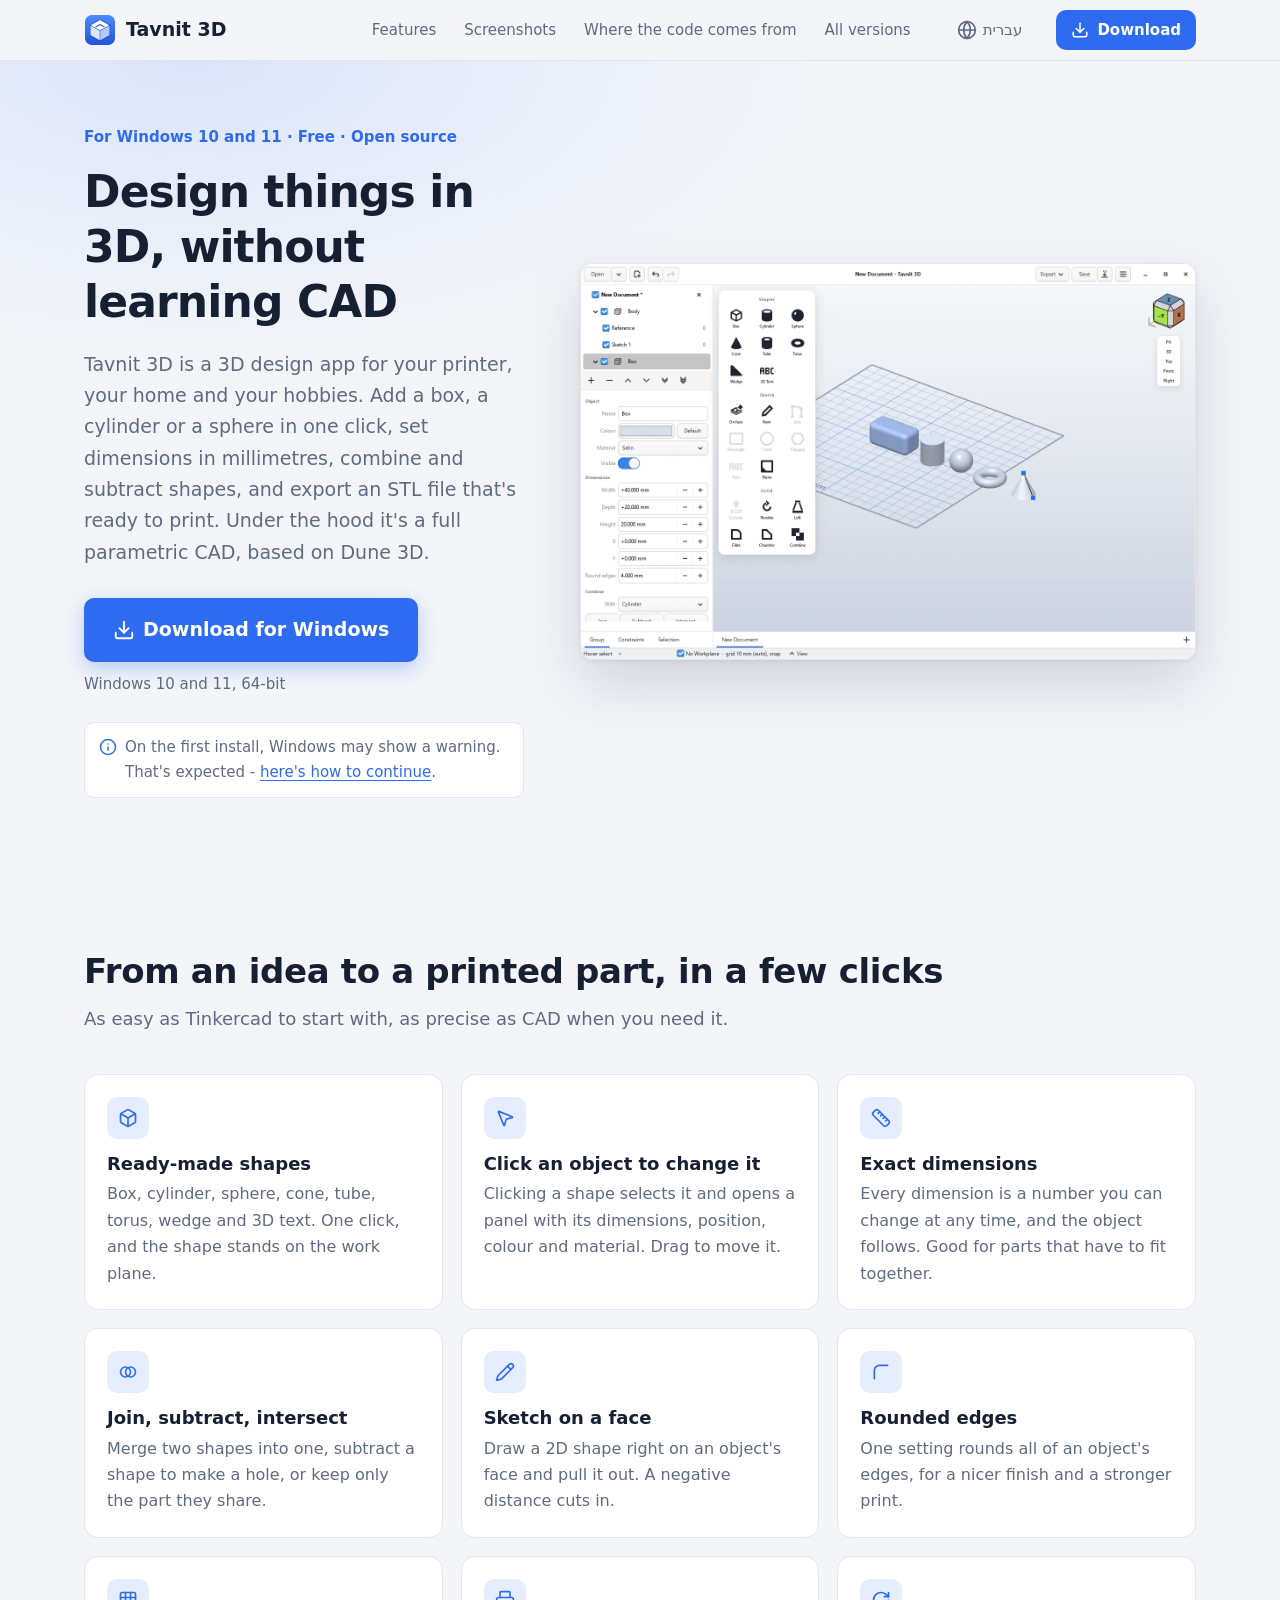
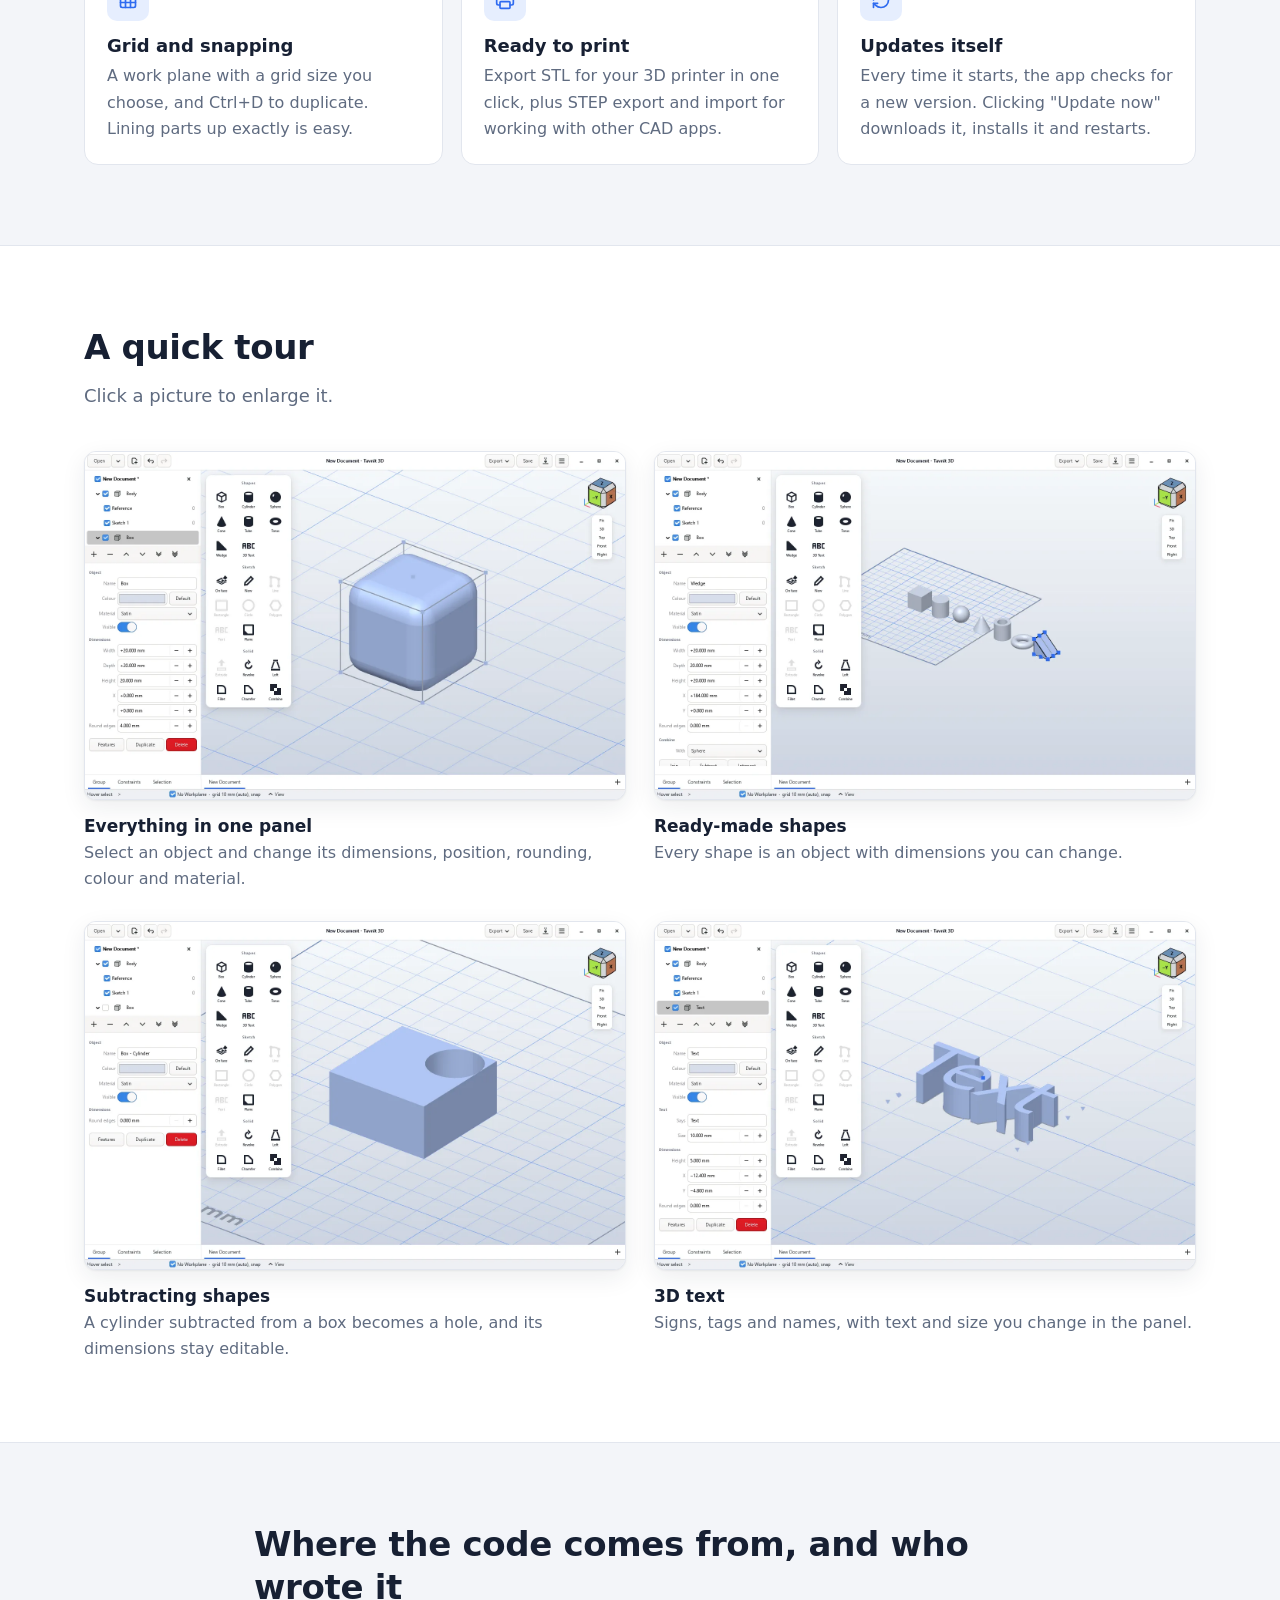
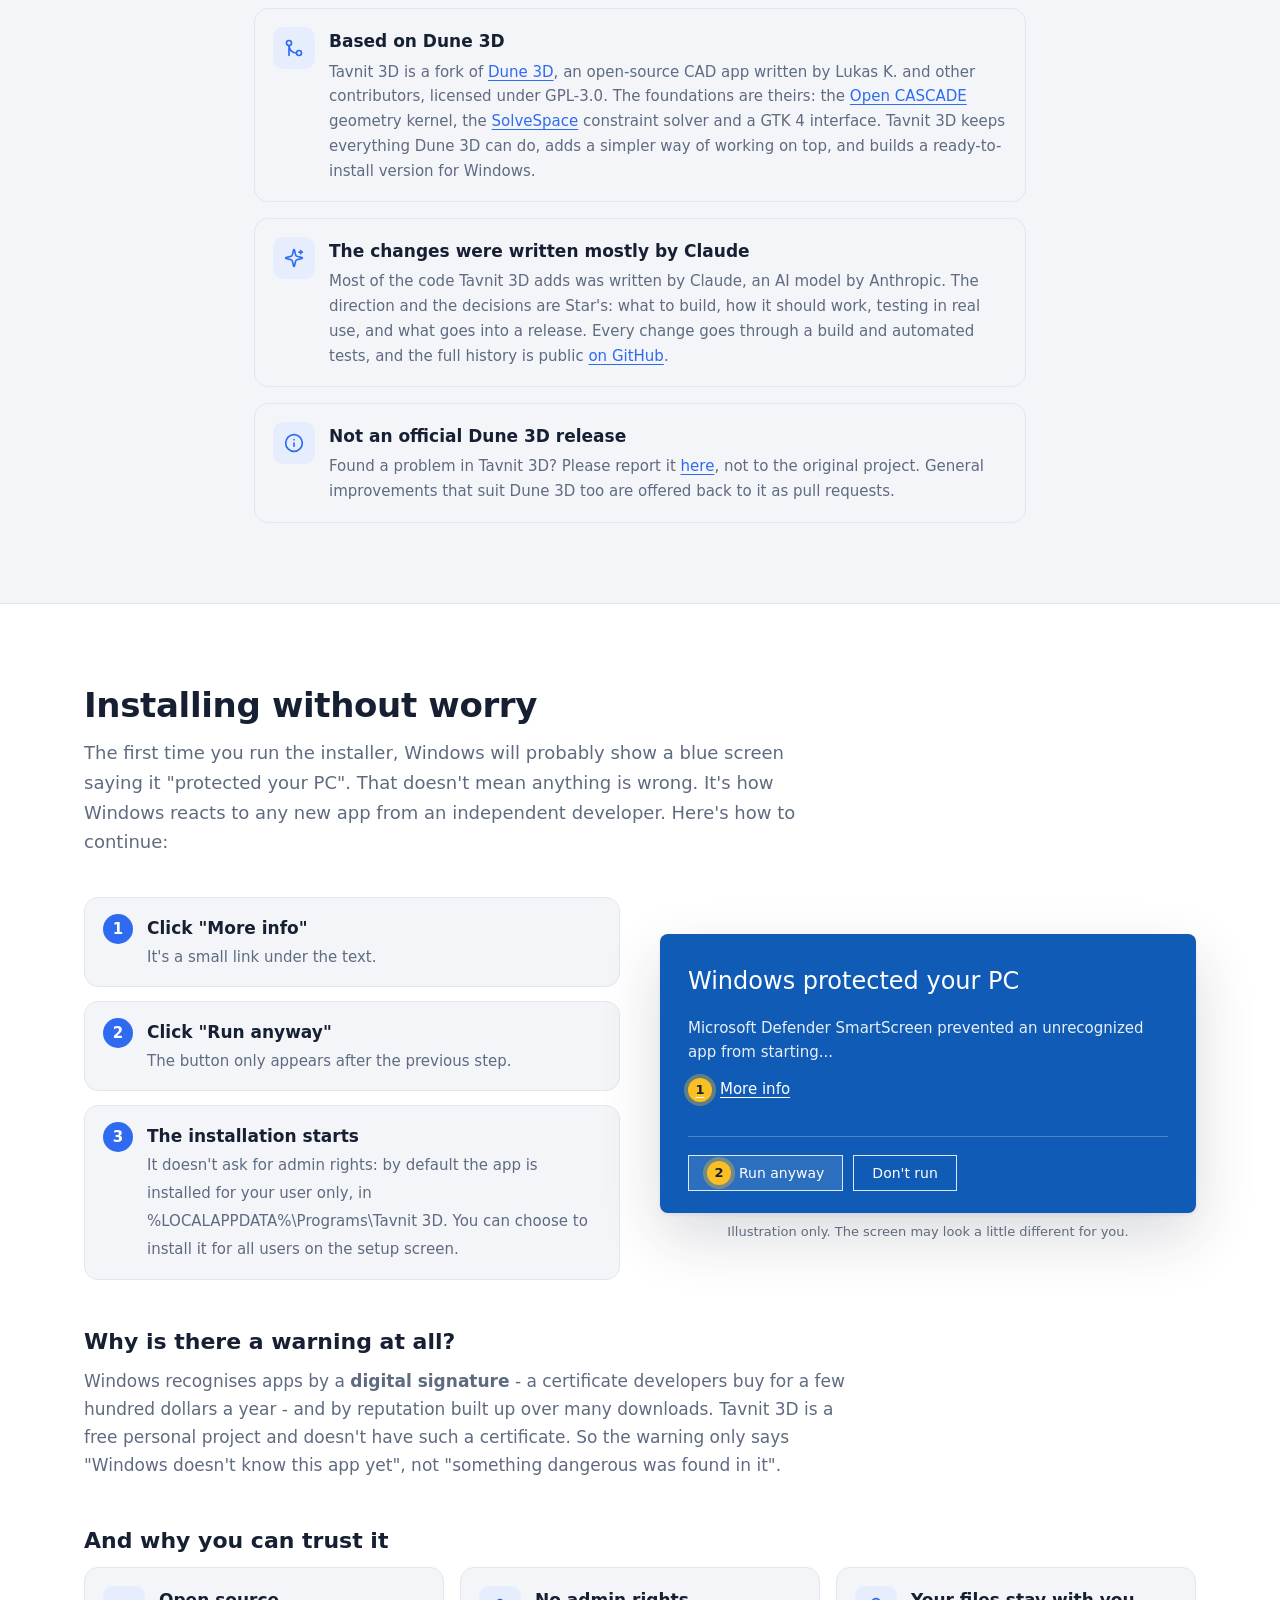
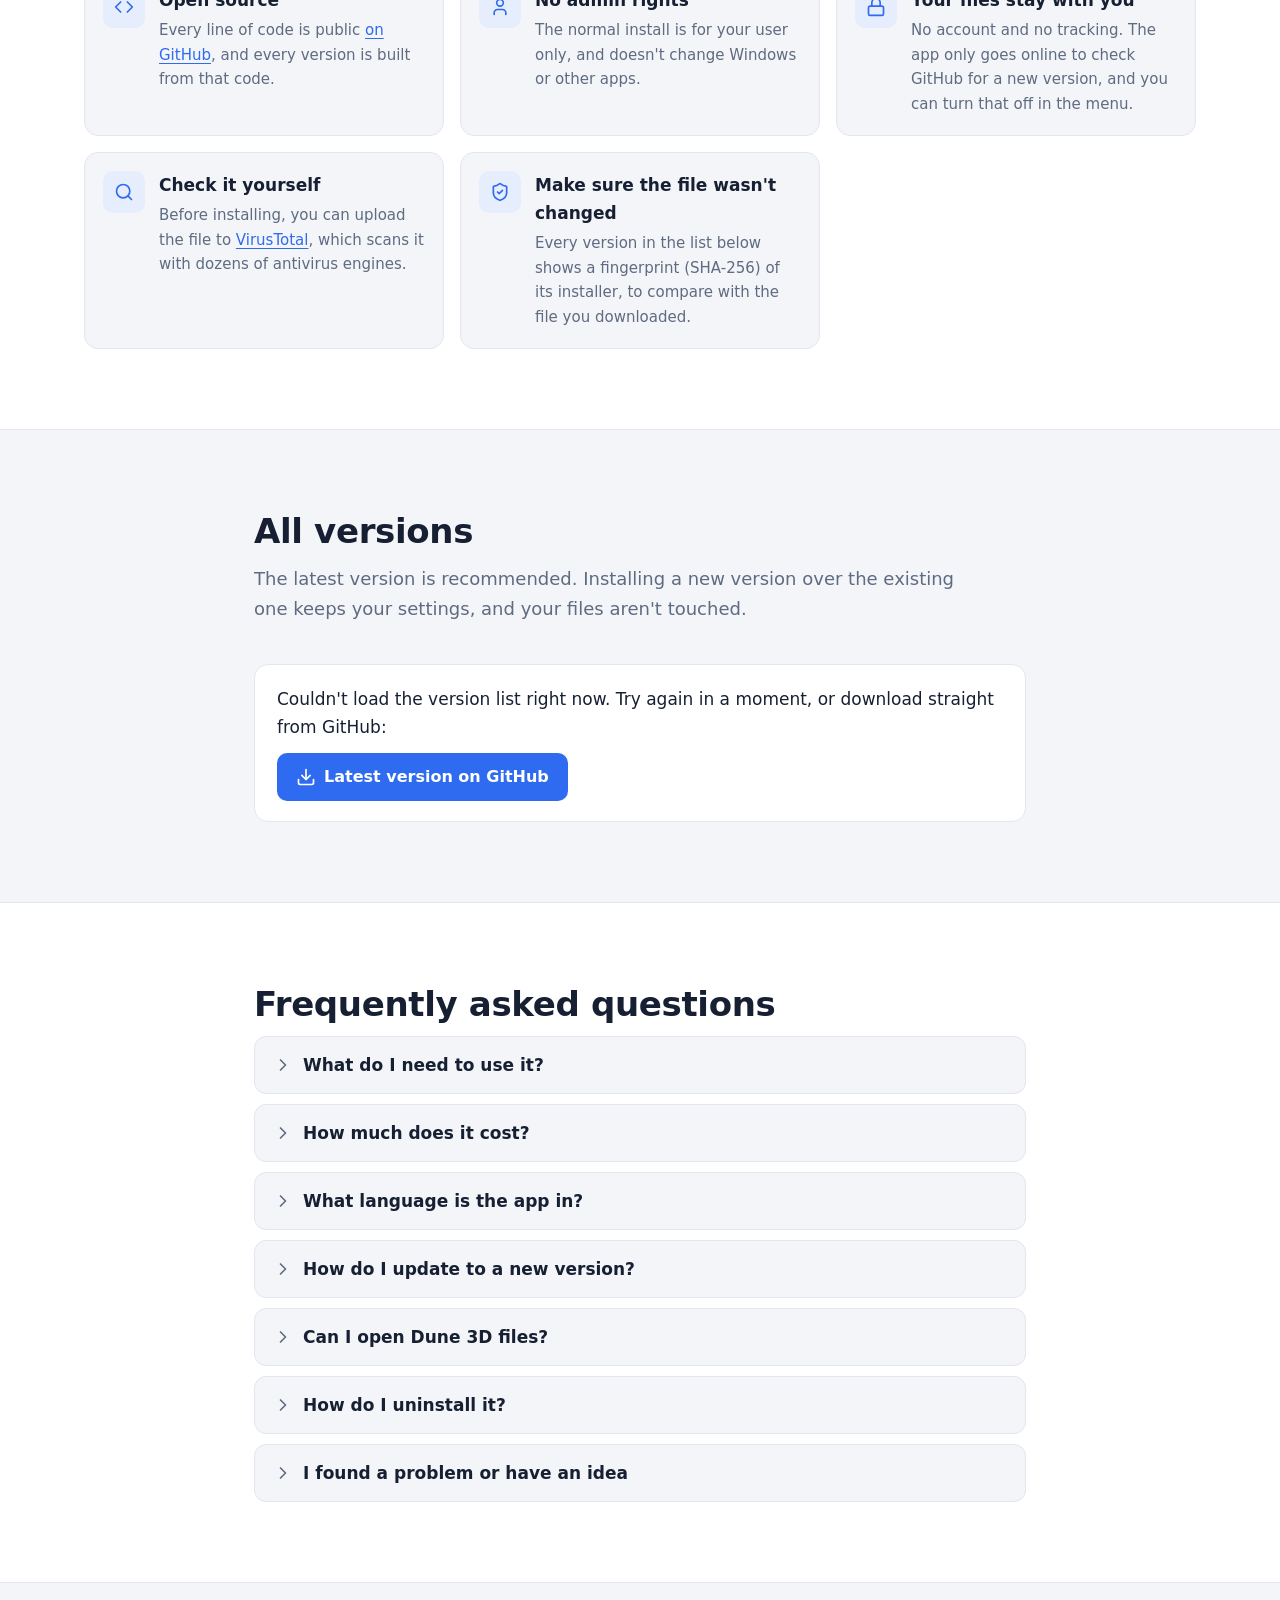
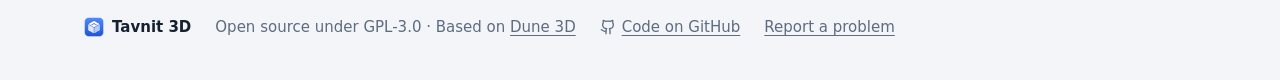
==== site/en/index.html @ 344b3844 "Glass material; one material table for display, export and import Co-Authored-By: Claude Opus 5.5 <n" ====
<!doctype html>
<html lang="en" dir="ltr">
<head>
  <meta charset="utf-8">
  <meta name="viewport" content="width=device-width, initial-scale=1">
  <meta name="color-scheme" content="light dark">
  <title>Tavnit 3D - simple 3D design for Windows</title>
  <meta name="description" content="Tavnit 3D is a 3D design (CAD) app for Windows: ready-made shapes, exact dimensions, combining and subtracting shapes, and STL export for 3D printing. Free and open source, based on Dune 3D.">
  <link rel="canonical" href="https://star69995.github.io/tavnit3d/en/">
  <link rel="alternate" hreflang="he" href="https://star69995.github.io/tavnit3d/">
  <link rel="alternate" hreflang="en" href="https://star69995.github.io/tavnit3d/en/">
  <link rel="alternate" hreflang="x-default" href="https://star69995.github.io/tavnit3d/en/">
  <link rel="icon" type="image/png" href="../img/favicon.png">

  <meta property="og:type" content="website">
  <meta property="og:url" content="https://star69995.github.io/tavnit3d/en/">
  <meta property="og:title" content="Tavnit 3D - simple 3D design for Windows">
  <meta property="og:description" content="Ready-made shapes, exact dimensions, combining and subtracting shapes, and STL export for 3D printing. Free and open source, based on Dune 3D.">
  <meta property="og:image" content="https://star69995.github.io/tavnit3d/img/og-en.png">
  <meta property="og:image:width" content="1200">
  <meta property="og:image:height" content="630">
  <meta property="og:image:alt" content="The Tavnit 3D home page: headline, download button and a screenshot of the app with several 3D shapes on the work plane">
  <meta property="og:locale" content="en_US">
  <meta property="og:locale:alternate" content="he_IL">
  <meta name="twitter:card" content="summary_large_image">
  <meta name="twitter:title" content="Tavnit 3D - simple 3D design for Windows">
  <meta name="twitter:description" content="Ready-made shapes, exact dimensions and STL export for 3D printing. Free and open source.">
  <meta name="twitter:image" content="https://star69995.github.io/tavnit3d/img/og-en.png">

  <link rel="stylesheet" href="../style.css">
  <script src="../app.js" defer></script>
</head>
<body>
  <!-- Icons (lucide, ISC license) -->
  <svg width="0" height="0" style="position:absolute" aria-hidden="true">
    <defs>
      <symbol id="i-download" viewBox="0 0 24 24"><path d="M21 15v4a2 2 0 0 1-2 2H5a2 2 0 0 1-2-2v-4"/><path d="m7 10 5 5 5-5"/><path d="M12 15V3"/></symbol>
      <symbol id="i-box" viewBox="0 0 24 24"><path d="M21 8a2 2 0 0 0-1-1.73l-7-4a2 2 0 0 0-2 0l-7 4A2 2 0 0 0 3 8v8a2 2 0 0 0 1 1.73l7 4a2 2 0 0 0 2 0l7-4A2 2 0 0 0 21 16Z"/><path d="m3.3 7 8.7 5 8.7-5"/><path d="M12 22V12"/></symbol>
      <symbol id="i-pointer" viewBox="0 0 24 24"><path d="M4.04 4.65a.5.5 0 0 1 .61-.61l16 6.5a.5.5 0 0 1-.06.95l-6.12 1.58a2 2 0 0 0-1.44 1.44l-1.58 6.12a.5.5 0 0 1-.95.06z"/></symbol>
      <symbol id="i-ruler" viewBox="0 0 24 24"><path d="M21.3 15.3a2.4 2.4 0 0 1 0 3.4l-2.6 2.6a2.4 2.4 0 0 1-3.4 0L2.7 8.7a2.41 2.41 0 0 1 0-3.4l2.6-2.6a2.41 2.41 0 0 1 3.4 0Z"/><path d="m14.5 12.5 2-2"/><path d="m11.5 9.5 2-2"/><path d="m8.5 6.5 2-2"/><path d="m17.5 15.5 2-2"/></symbol>
      <symbol id="i-combine" viewBox="0 0 24 24"><circle cx="9" cy="12" r="6"/><circle cx="15" cy="12" r="6"/></symbol>
      <symbol id="i-pen" viewBox="0 0 24 24"><path d="M21.17 6.81a1 1 0 0 0-3.99-3.99L3.84 16.17a2 2 0 0 0-.5.83l-1.32 4.35a.5.5 0 0 0 .62.62l4.35-1.32a2 2 0 0 0 .83-.5z"/><path d="m15 5 4 4"/></symbol>
      <symbol id="i-round" viewBox="0 0 24 24"><path d="M4 20V10a6 6 0 0 1 6-6h10"/></symbol>
      <symbol id="i-grid" viewBox="0 0 24 24"><rect width="18" height="18" x="3" y="3" rx="2"/><path d="M3 9h18"/><path d="M3 15h18"/><path d="M9 3v18"/><path d="M15 3v18"/></symbol>
      <symbol id="i-printer" viewBox="0 0 24 24"><path d="M6 18H4a2 2 0 0 1-2-2v-5a2 2 0 0 1 2-2h16a2 2 0 0 1 2 2v5a2 2 0 0 1-2 2h-2"/><path d="M6 9V3a1 1 0 0 1 1-1h10a1 1 0 0 1 1 1v6"/><rect x="6" y="14" width="12" height="8" rx="1"/></symbol>
      <symbol id="i-refresh" viewBox="0 0 24 24"><path d="M3 12a9 9 0 0 1 9-9 9.75 9.75 0 0 1 6.74 2.74L21 8"/><path d="M21 3v5h-5"/><path d="M21 12a9 9 0 0 1-9 9 9.75 9.75 0 0 1-6.74-2.74L3 16"/><path d="M8 16H3v5"/></symbol>
      <symbol id="i-sparkles" viewBox="0 0 24 24"><path d="M9.94 15.5A2 2 0 0 0 8.5 14.06l-6.13-1.58a.5.5 0 0 1 0-.96L8.5 9.94A2 2 0 0 0 9.94 8.5l1.58-6.13a.5.5 0 0 1 .96 0L14.06 8.5A2 2 0 0 0 15.5 9.94l6.13 1.58a.5.5 0 0 1 0 .96L15.5 14.06a2 2 0 0 0-1.44 1.44l-1.58 6.13a.5.5 0 0 1-.96 0z"/><path d="M20 3v4"/><path d="M22 5h-4"/></symbol>
      <symbol id="i-git" viewBox="0 0 24 24"><circle cx="18" cy="18" r="3"/><circle cx="6" cy="6" r="3"/><path d="M6 21V9a9 9 0 0 0 9 9"/></symbol>
      <symbol id="i-shield" viewBox="0 0 24 24"><path d="M20 13c0 5-3.5 7.5-7.66 8.95a1 1 0 0 1-.67-.01C7.5 20.5 4 18 4 13V6a1 1 0 0 1 1-1c2 0 4.5-1.2 6.24-2.72a1.17 1.17 0 0 1 1.52 0C14.51 3.81 17 5 19 5a1 1 0 0 1 1 1z"/><path d="m9 12 2 2 4-4"/></symbol>
      <symbol id="i-code" viewBox="0 0 24 24"><path d="m16 18 6-6-6-6"/><path d="m8 6-6 6 6 6"/></symbol>
      <symbol id="i-user" viewBox="0 0 24 24"><path d="M19 21v-2a4 4 0 0 0-4-4H9a4 4 0 0 0-4 4v2"/><circle cx="12" cy="7" r="4"/></symbol>
      <symbol id="i-lock" viewBox="0 0 24 24"><rect width="18" height="11" x="3" y="11" rx="2"/><path d="M7 11V7a5 5 0 0 1 10 0v4"/></symbol>
      <symbol id="i-search" viewBox="0 0 24 24"><circle cx="11" cy="11" r="8"/><path d="m21 21-4.3-4.3"/></symbol>
      <symbol id="i-info" viewBox="0 0 24 24"><circle cx="12" cy="12" r="10"/><path d="M12 16v-4"/><path d="M12 8h.01"/></symbol>
      <symbol id="i-external" viewBox="0 0 24 24"><path d="M15 3h6v6"/><path d="M10 14 21 3"/><path d="M18 13v6a2 2 0 0 1-2 2H5a2 2 0 0 1-2-2V8a2 2 0 0 1 2-2h6"/></symbol>
      <symbol id="i-globe" viewBox="0 0 24 24"><circle cx="12" cy="12" r="10"/><path d="M12 2a14.5 14.5 0 0 0 0 20 14.5 14.5 0 0 0 0-20"/><path d="M2 12h20"/></symbol>
      <symbol id="i-x" viewBox="0 0 24 24"><path d="M18 6 6 18"/><path d="m6 6 12 12"/></symbol>
      <symbol id="i-chevron" viewBox="0 0 24 24"><path d="m6 9 6 6 6-6"/></symbol>
      <symbol id="i-github" viewBox="0 0 24 24"><path d="M15 22v-4a4.8 4.8 0 0 0-1-3.5c3 0 6-2 6-5.5.08-1.25-.27-2.48-1-3.5.28-1.15.28-2.35 0-3.5 0 0-1 0-3 1.5-2.64-.5-5.36-.5-8 0C6 2 5 2 5 2c-.3 1.15-.3 2.35 0 3.5A5.403 5.403 0 0 0 4 9c0 3.5 3 5.5 6 5.5-.39.49-.68 1.05-.85 1.65-.17.6-.22 1.23-.15 1.85v4"/><path d="M9 18c-4.51 2-5-2-7-2"/></symbol>
    </defs>
  </svg>

  <header class="topbar">
    <div class="wrap topbar-inner">
      <a class="brand" href="#top" aria-label="Tavnit 3D - back to top">
        <img src="../img/icon.png" alt="" width="32" height="32">
        <span>Tavnit 3D</span>
      </a>
      <nav class="topnav" aria-label="Page navigation">
        <a href="#features">Features</a>
        <a href="#tour">Screenshots</a>
        <a href="#origin">Where the code comes from</a>
        <a href="#versions">All versions</a>
      </nav>
      <a class="lang-switch" href="../" hreflang="he" lang="he" aria-label="הדף הזה בעברית">
        <svg class="ic"><use href="#i-globe"/></svg><span>עברית</span>
      </a>
      <a class="btn btn-primary btn-sm" href="#versions" data-latest-link>
        <svg class="ic"><use href="#i-download"/></svg><span>Download</span>
      </a>
    </div>
  </header>

  <main id="top">
    <!-- Hero -->
    <section class="hero">
      <div class="wrap hero-grid">
        <div class="hero-text">
          <p class="eyebrow">For Windows 10 and 11 · Free · Open source</p>
          <h1>Design things in 3D, without learning CAD</h1>
          <p class="lead">
            Tavnit 3D is a 3D design app for your printer, your home and your hobbies. Add a box, a cylinder or a sphere
            in one click, set dimensions in millimetres, combine and subtract shapes, and export an STL file that's ready to print.
            Under the hood it's a full parametric CAD, based on Dune 3D.
          </p>
          <div class="cta">
            <a class="btn btn-primary btn-lg" href="https://github.com/Star69995/tavnit3d/releases/latest" data-latest-link id="hero-download">
              <svg class="ic"><use href="#i-download"/></svg>
              <span>Download for Windows</span>
            </a>
            <p class="cta-meta" id="hero-meta" aria-live="polite">Windows 10 and 11, 64-bit</p>
          </div>
          <p class="hero-note">
            <svg class="ic"><use href="#i-info"/></svg>
            <span>On the first install, Windows may show a warning. That's expected - <a href="#safe">here's how to continue</a>.</span>
          </p>
        </div>
        <div class="hero-shot">
          <div class="window">
            <img src="../img/hero.webp" width="1400" height="900"
                 alt="The Tavnit 3D window: a palette of shapes and tools, and on a gridded work plane a box with rounded edges, a metal cylinder, a sphere, a torus and a cone. The box is selected and its dimensions are in the side panel">
          </div>
        </div>
      </div>
    </section>

    <!-- Features -->
    <section class="section" id="features">
      <div class="wrap">
        <h2>From an idea to a printed part, in a few clicks</h2>
        <p class="section-lead">As easy as Tinkercad to start with, as precise as CAD when you need it.</p>
        <div class="features">
          <article class="feature">
            <span class="feature-ic"><svg class="ic"><use href="#i-box"/></svg></span>
            <h3>Ready-made shapes</h3>
            <p>Box, cylinder, sphere, cone, tube, torus, wedge and 3D text. One click, and the shape stands on the work plane.</p>
          </article>
          <article class="feature">
            <span class="feature-ic"><svg class="ic"><use href="#i-pointer"/></svg></span>
            <h3>Click an object to change it</h3>
            <p>Clicking a shape selects it and opens a panel with its dimensions, position, colour and material. Drag to move it.</p>
          </article>
          <article class="feature">
            <span class="feature-ic"><svg class="ic"><use href="#i-ruler"/></svg></span>
            <h3>Exact dimensions</h3>
            <p>Every dimension is a number you can change at any time, and the object follows. Good for parts that have to fit together.</p>
          </article>
          <article class="feature">
            <span class="feature-ic"><svg class="ic"><use href="#i-combine"/></svg></span>
            <h3>Join, subtract, intersect</h3>
            <p>Merge two shapes into one, subtract a shape to make a hole, or keep only the part they share.</p>
          </article>
          <article class="feature">
            <span class="feature-ic"><svg class="ic"><use href="#i-pen"/></svg></span>
            <h3>Sketch on a face</h3>
            <p>Draw a 2D shape right on an object's face and pull it out. A negative distance cuts in.</p>
          </article>
          <article class="feature">
            <span class="feature-ic"><svg class="ic"><use href="#i-round"/></svg></span>
            <h3>Rounded edges</h3>
            <p>One setting rounds all of an object's edges, for a nicer finish and a stronger print.</p>
          </article>
          <article class="feature">
            <span class="feature-ic"><svg class="ic"><use href="#i-grid"/></svg></span>
            <h3>Grid and snapping</h3>
            <p>A work plane with a grid size you choose, and Ctrl+D to duplicate. Lining parts up exactly is easy.</p>
          </article>
          <article class="feature">
            <span class="feature-ic"><svg class="ic"><use href="#i-printer"/></svg></span>
            <h3>Ready to print</h3>
            <p>Export STL for your 3D printer in one click, plus STEP export and import for working with other CAD apps.</p>
          </article>
          <article class="feature">
            <span class="feature-ic"><svg class="ic"><use href="#i-refresh"/></svg></span>
            <h3>Updates itself</h3>
            <p>Every time it starts, the app checks for a new version. Clicking "Update now" downloads it, installs it and restarts.</p>
          </article>
        </div>
      </div>
    </section>

    <!-- Screenshot tour -->
    <section class="section section-alt" id="tour">
      <div class="wrap">
        <h2>A quick tour</h2>
        <p class="section-lead">Click a picture to enlarge it.</p>
        <div class="gallery">
          <figure class="shot">
            <button type="button" class="shot-btn" data-full="../img/object-panel.webp" aria-label="Enlarge: the object panel">
              <img src="../img/object-panel.webp" width="1400" height="900" loading="lazy"
                   alt="A cube with rounded edges is selected; the side panel shows its width, depth, height, position, edge rounding, colour and material">
            </button>
            <figcaption><strong>Everything in one panel</strong>Select an object and change its dimensions, position, rounding, colour and material.</figcaption>
          </figure>
          <figure class="shot">
            <button type="button" class="shot-btn" data-full="../img/shapes.webp" aria-label="Enlarge: ready-made shapes">
              <img src="../img/shapes.webp" width="1400" height="900" loading="lazy"
                   alt="A row of ready-made shapes on the work plane: box, cylinder, sphere, cone, tube, torus, and a selected wedge with its dimensions in the panel">
            </button>
            <figcaption><strong>Ready-made shapes</strong>Every shape is an object with dimensions you can change.</figcaption>
          </figure>
          <figure class="shot">
            <button type="button" class="shot-btn" data-full="../img/subtract.webp" aria-label="Enlarge: subtracting shapes">
              <img src="../img/subtract.webp" width="1400" height="900" loading="lazy"
                   alt="A box with a round hole in one corner, made by subtracting a cylinder">
            </button>
            <figcaption><strong>Subtracting shapes</strong>A cylinder subtracted from a box becomes a hole, and its dimensions stay editable.</figcaption>
          </figure>
          <figure class="shot">
            <button type="button" class="shot-btn" data-full="../img/text.webp" aria-label="Enlarge: 3D text">
              <img src="../img/text.webp" width="1400" height="900" loading="lazy"
                   alt="The word Text as a 3D object on the work plane, with fields for the text, size and height in the panel">
            </button>
            <figcaption><strong>3D text</strong>Signs, tags and names, with text and size you change in the panel.</figcaption>
          </figure>
        </div>
      </div>
    </section>

    <!-- Where the code comes from -->
    <section class="section" id="origin">
      <div class="wrap narrow">
        <h2>Where the code comes from, and who wrote it</h2>
        <div class="trust trust-list">
          <div class="trust-item">
            <span class="trust-ic"><svg class="ic"><use href="#i-git"/></svg></span>
            <div>
              <strong>Based on Dune 3D</strong>
              <p>
                Tavnit 3D is a fork of <a href="https://dune3d.org/">Dune 3D</a>, an open-source CAD app written by Lukas K.
                and other contributors, licensed under GPL-3.0. The foundations are theirs: the
                <a href="https://dev.opencascade.org/">Open CASCADE</a> geometry kernel, the
                <a href="https://solvespace.com/">SolveSpace</a> constraint solver and a GTK 4 interface.
                Tavnit 3D keeps everything Dune 3D can do, adds a simpler way of working on top, and builds a ready-to-install version for Windows.
              </p>
            </div>
          </div>
          <div class="trust-item">
            <span class="trust-ic"><svg class="ic"><use href="#i-sparkles"/></svg></span>
            <div>
              <strong>The changes were written mostly by Claude</strong>
              <p>
                Most of the code Tavnit 3D adds was written by Claude, an AI model by Anthropic. The direction and the decisions are Star's:
                what to build, how it should work, testing in real use, and what goes into a release. Every change goes through a build and
                automated tests, and the full history is public <a href="https://github.com/Star69995/tavnit3d/commits/studio">on GitHub</a>.
              </p>
            </div>
          </div>
          <div class="trust-item">
            <span class="trust-ic"><svg class="ic"><use href="#i-info"/></svg></span>
            <div>
              <strong>Not an official Dune 3D release</strong>
              <p>
                Found a problem in Tavnit 3D? Please report it <a href="https://github.com/Star69995/tavnit3d/issues">here</a>, not to the original project.
                General improvements that suit Dune 3D too are offered back to it as pull requests.
              </p>
            </div>
          </div>
        </div>
      </div>
    </section>

    <!-- Safe install -->
    <section class="section section-alt" id="safe">
      <div class="wrap">
        <h2>Installing without worry</h2>
        <p class="section-lead">
          The first time you run the installer, Windows will probably show a blue screen saying it "protected your PC".
          That doesn't mean anything is wrong. It's how Windows reacts to any new app from an independent developer. Here's how to continue:
        </p>

        <div class="steps-grid">
          <ol class="steps">
            <li>
              <span class="step-num">1</span>
              <div>
                <strong>Click "More info"</strong>
                <span class="muted">It's a small link under the text.</span>
              </div>
            </li>
            <li>
              <span class="step-num">2</span>
              <div>
                <strong>Click "Run anyway"</strong>
                <span class="muted">The button only appears after the previous step.</span>
              </div>
            </li>
            <li>
              <span class="step-num">3</span>
              <div>
                <strong>The installation starts</strong>
                <span class="muted">It doesn't ask for admin rights: by default the app is installed for your user only, in <bdi dir="ltr">%LOCALAPPDATA%\Programs\Tavnit 3D</bdi>. You can choose to install it for all users on the setup screen.</span>
              </div>
            </li>
          </ol>

          <figure class="smartscreen-figure">
            <div class="smartscreen" aria-hidden="true">
              <div class="ss-title">Windows protected your PC</div>
              <p class="ss-text">Microsoft Defender SmartScreen prevented an unrecognized app from starting...</p>
              <span class="ss-link"><span class="ss-badge">1</span>More info</span>
              <div class="ss-buttons">
                <span class="ss-btn ss-btn-run"><span class="ss-badge">2</span>Run anyway</span>
                <span class="ss-btn">Don't run</span>
              </div>
            </div>
            <figcaption>Illustration only. The screen may look a little different for you.</figcaption>
          </figure>
        </div>

        <h3 class="sub-h">Why is there a warning at all?</h3>
        <p class="prose">
          Windows recognises apps by a <strong>digital signature</strong> - a certificate developers buy for a few hundred dollars a year - and by reputation built up over many downloads.
          Tavnit 3D is a free personal project and doesn't have such a certificate. So the warning only says "Windows doesn't know this app yet", not "something dangerous was found in it".
        </p>

        <h3 class="sub-h">And why you can trust it</h3>
        <div class="trust">
          <div class="trust-item">
            <span class="trust-ic"><svg class="ic"><use href="#i-code"/></svg></span>
            <div><strong>Open source</strong><p>Every line of code is public <a href="https://github.com/Star69995/tavnit3d">on GitHub</a>, and every version is built from that code.</p></div>
          </div>
          <div class="trust-item">
            <span class="trust-ic"><svg class="ic"><use href="#i-user"/></svg></span>
            <div><strong>No admin rights</strong><p>The normal install is for your user only, and doesn't change Windows or other apps.</p></div>
          </div>
          <div class="trust-item">
            <span class="trust-ic"><svg class="ic"><use href="#i-lock"/></svg></span>
            <div><strong>Your files stay with you</strong><p>No account and no tracking. The app only goes online to check GitHub for a new version, and you can turn that off in the menu.</p></div>
          </div>
          <div class="trust-item">
            <span class="trust-ic"><svg class="ic"><use href="#i-search"/></svg></span>
            <div><strong>Check it yourself</strong><p>Before installing, you can upload the file to <a href="https://www.virustotal.com/gui/home/upload">VirusTotal</a>, which scans it with dozens of antivirus engines.</p></div>
          </div>
          <div class="trust-item">
            <span class="trust-ic"><svg class="ic"><use href="#i-shield"/></svg></span>
            <div><strong>Make sure the file wasn't changed</strong><p>Every version in the list below shows a fingerprint (SHA-256) of its installer, to compare with the file you downloaded.</p></div>
          </div>
        </div>
      </div>
    </section>

    <!-- All versions -->
    <section class="section" id="versions">
      <div class="wrap narrow">
        <h2>All versions</h2>
        <p class="section-lead">
          The latest version is recommended. Installing a new version over the existing one keeps your settings, and your files aren't touched.
        </p>
        <div id="releases" class="releases" aria-live="polite">
          <div class="release skeleton" aria-hidden="true"><span></span><span></span></div>
          <div class="release skeleton" aria-hidden="true"><span></span><span></span></div>
          <p class="sr-only">Loading the version list...</p>
        </div>
        <noscript>
          <p class="notice">The version list here needs JavaScript. You can also download straight from <a href="https://github.com/Star69995/tavnit3d/releases">the releases page on GitHub</a>.</p>
        </noscript>
      </div>
    </section>

    <!-- FAQ -->
    <section class="section section-alt" id="faq">
      <div class="wrap narrow">
        <h2>Frequently asked questions</h2>
        <details class="disclosure">
          <summary><svg class="ic chev"><use href="#i-chevron"/></svg>What do I need to use it?</summary>
          <div class="disclosure-body"><p>A PC with Windows 10 or 11, 64-bit. A mouse with a scroll wheel makes turning and zooming the view especially comfortable.</p></div>
        </details>
        <details class="disclosure">
          <summary><svg class="ic chev"><use href="#i-chevron"/></svg>How much does it cost?</summary>
          <div class="disclosure-body"><p>Nothing. Tavnit 3D is completely free, with no ads. The code is open source under GPL-3.0, like Dune 3D, which it's based on.</p></div>
        </details>
        <details class="disclosure">
          <summary><svg class="ic chev"><use href="#i-chevron"/></svg>What language is the app in?</summary>
          <div class="disclosure-body"><p>English, like Dune 3D. The installer comes in English and Hebrew, and this site is also available <a href="../" hreflang="he">in Hebrew</a>.</p></div>
        </details>
        <details class="disclosure">
          <summary><svg class="ic chev"><use href="#i-chevron"/></svg>How do I update to a new version?</summary>
          <div class="disclosure-body"><p>Every time it starts, the app checks for a new version, and if there is one, a strip appears above the work area. Click "Update now" and the app downloads the version, installs it and opens again. Save your open files first. You can turn the automatic check off in the main menu, and you can always download the latest version here and install it over the existing one.</p></div>
        </details>
        <details class="disclosure">
          <summary><svg class="ic chev"><use href="#i-chevron"/></svg>Can I open Dune 3D files?</summary>
          <div class="disclosure-body"><p>Yes, Tavnit 3D uses the same file type (<bdi dir="ltr">.d3ddoc</bdi>). The other way round, a file saved in Tavnit 3D may not open in an older version of Dune 3D. The app warns you about this when it matters.</p></div>
        </details>
        <details class="disclosure">
          <summary><svg class="ic chev"><use href="#i-chevron"/></svg>How do I uninstall it?</summary>
          <div class="disclosure-body"><p>In Windows Settings, under "Apps", choose Tavnit 3D and click "Uninstall". Files you saved are not deleted.</p></div>
        </details>
        <details class="disclosure">
          <summary><svg class="ic chev"><use href="#i-chevron"/></svg>I found a problem or have an idea</summary>
          <div class="disclosure-body"><p>Glad to hear it. You can open a report <a href="https://github.com/Star69995/tavnit3d/issues">on the GitHub issues page</a>.</p></div>
        </details>
      </div>
    </section>
  </main>

  <footer class="footer">
    <div class="wrap footer-inner">
      <span class="brand-sm"><img src="../img/icon.png" alt="" width="20" height="20"> Tavnit 3D</span>
      <span>Open source under GPL-3.0 · Based on <a href="https://dune3d.org/">Dune 3D</a></span>
      <a href="https://github.com/Star69995/tavnit3d"><svg class="ic"><use href="#i-github"/></svg>Code on GitHub</a>
      <a href="https://github.com/Star69995/tavnit3d/issues">Report a problem</a>
    </div>
  </footer>

  <dialog id="lightbox" class="lightbox" aria-label="Enlarged picture">
    <button type="button" class="lightbox-close" aria-label="Close"><svg class="ic"><use href="#i-x"/></svg></button>
    <img alt="">
    <p class="lightbox-caption"></p>
  </dialog>
</body>
</html>
---- site/style.css ----
/* Palette follows the app's studio theme (src/dune3d.css). */
:root {
  --bg: #f3f5f9;
  --panel: #ffffff;
  --panel2: #f7f8fb;
  --line: #e2e6ee;
  --fg: #172033;
  --muted: #5f6b80;
  --accent: #2f6bf0;
  --accent-hover: #2457d1;
  --accent-soft: #e6eefe;
  --ok: #15803d;
  --ok-soft: #e3f6e9;
  --warn: #b45309;
  --warn-soft: #fdf0dc;
  --shadow: 0 1px 2px rgb(23 32 51 / 0.06), 0 8px 24px rgb(23 32 51 / 0.08);
  --shadow-lg: 0 2px 4px rgb(23 32 51 / 0.06), 0 24px 60px rgb(23 32 51 / 0.16);
  --ss-bg: #0f5bb5;
  --radius: 14px;
  --font: "Segoe UI Variable Text", "Segoe UI", system-ui, -apple-system, "Noto Sans Hebrew", Arial, sans-serif;
  --mono: "Cascadia Mono", Consolas, ui-monospace, monospace;
}

@media (prefers-color-scheme: dark) {
  :root {
    --bg: #0e1117;
    --panel: #161b24;
    --panel2: #1b212c;
    --line: #2a3240;
    --fg: #e6eaf2;
    --muted: #94a0b5;
    --accent: #4f8bff;
    --accent-hover: #6b9dff;
    --accent-soft: #1b2a47;
    --ok: #4ade80;
    --ok-soft: #14301f;
    --warn: #fbbf24;
    --warn-soft: #3a2c10;
    --shadow: 0 1px 2px rgb(0 0 0 / 0.3), 0 8px 24px rgb(0 0 0 / 0.3);
    --shadow-lg: 0 2px 4px rgb(0 0 0 / 0.3), 0 24px 60px rgb(0 0 0 / 0.5);
  }
}

*,
*::before,
*::after {
  box-sizing: border-box;
}

html {
  scroll-behavior: smooth;
  scroll-padding-top: 72px;
  -webkit-text-size-adjust: 100%;
}

body {
  margin: 0;
  background: var(--bg);
  color: var(--fg);
  font-family: var(--font);
  font-size: 17px;
  line-height: 1.65;
  -webkit-font-smoothing: antialiased;
}

img {
  max-width: 100%;
  height: auto;
  display: block;
}

a {
  color: var(--accent);
  text-underline-offset: 3px;
}
a:hover {
  color: var(--accent-hover);
}

:focus-visible {
  outline: 2px solid var(--accent);
  outline-offset: 2px;
  border-radius: 6px;
}

h1,
h2,
h3 {
  line-height: 1.25;
  margin: 0;
}

h2 {
  font-size: clamp(26px, 4vw, 34px);
  letter-spacing: -0.01em;
}

.ic {
  width: 20px;
  height: 20px;
  flex-shrink: 0;
  fill: none;
  stroke: currentColor;
  stroke-width: 2;
  stroke-linecap: round;
  stroke-linejoin: round;
}

.wrap {
  max-width: 1160px;
  margin: 0 auto;
  padding: 0 24px;
}
.wrap.narrow {
  max-width: 820px;
}

.muted {
  color: var(--muted);
}

.sr-only {
  position: absolute;
  width: 1px;
  height: 1px;
  overflow: hidden;
  clip-path: inset(50%);
  white-space: nowrap;
}

/* Buttons */
.btn {
  display: inline-flex;
  align-items: center;
  justify-content: center;
  gap: 8px;
  border-radius: 10px;
  font-weight: 600;
  text-decoration: none;
  border: 1px solid transparent;
  cursor: pointer;
  font-family: inherit;
  transition: background-color 0.15s, transform 0.15s, box-shadow 0.15s;
}
.btn-primary {
  background: var(--accent);
  color: #fff;
}
.btn-primary:hover {
  background: var(--accent-hover);
  color: #fff;
}
.btn-secondary {
  background: var(--panel);
  color: var(--fg);
  border-color: var(--line);
}
.btn-secondary:hover {
  background: var(--panel2);
  color: var(--fg);
}
.btn-sm {
  padding: 7px 14px;
  font-size: 15px;
}
.btn-sm .ic {
  width: 18px;
  height: 18px;
}
.btn-md {
  padding: 10px 18px;
  font-size: 16px;
}
.btn-lg {
  padding: 15px 28px;
  font-size: 19px;
  box-shadow: 0 6px 20px rgb(37 99 235 / 0.3);
}
.btn-lg:hover {
  transform: translateY(-1px);
}
.btn-lg .ic {
  width: 22px;
  height: 22px;
}

/* Top bar */
.topbar {
  position: sticky;
  top: 0;
  z-index: 10;
  background: color-mix(in srgb, var(--bg) 85%, transparent);
  backdrop-filter: blur(10px);
  -webkit-backdrop-filter: blur(10px);
  border-bottom: 1px solid var(--line);
}
.topbar-inner {
  display: flex;
  align-items: center;
  gap: 24px;
  height: 60px;
}
.brand {
  display: flex;
  align-items: center;
  gap: 10px;
  font-weight: 700;
  font-size: 19px;
  color: var(--fg);
  text-decoration: none;
}
.brand img {
  width: 32px;
  height: 32px;
}
.brand:hover {
  color: var(--fg);
}
.topnav {
  display: flex;
  gap: 4px;
  margin-inline-start: auto;
}
.topnav a {
  color: var(--muted);
  text-decoration: none;
  font-size: 15px;
  padding: 6px 12px;
  border-radius: 8px;
}
.topnav a:hover {
  color: var(--fg);
  background: var(--panel);
}

/* Hero */
.hero {
  padding: 64px 0 72px;
  background:
    radial-gradient(900px 420px at 15% 0%, color-mix(in srgb, var(--accent) 12%, transparent), transparent 70%),
    var(--bg);
}
.hero-grid {
  display: grid;
  grid-template-columns: minmax(0, 5fr) minmax(0, 7fr);
  gap: 56px;
  align-items: center;
}
.eyebrow {
  margin: 0 0 14px;
  color: var(--accent);
  font-weight: 600;
  font-size: 15px;
}
.hero h1 {
  font-size: clamp(32px, 4vw, 44px);
  letter-spacing: -0.02em;
}
.lead {
  font-size: 19px;
  color: var(--muted);
  margin: 20px 0 30px;
}
.cta {
  display: flex;
  flex-direction: column;
  align-items: flex-start;
  gap: 10px;
}
.cta-meta {
  margin: 0;
  color: var(--muted);
  font-size: 15px;
}
.hero-note {
  display: flex;
  gap: 8px;
  align-items: flex-start;
  margin: 26px 0 0;
  padding: 12px 14px;
  background: var(--panel);
  border: 1px solid var(--line);
  border-radius: 10px;
  font-size: 15px;
  color: var(--muted);
}
.hero-note .ic {
  color: var(--accent);
  margin-top: 3px;
  width: 18px;
  height: 18px;
}

.window {
  border-radius: 12px;
  overflow: hidden;
  border: 1px solid var(--line);
  background: var(--panel);
  box-shadow: var(--shadow-lg);
}
.window-bar {
  display: flex;
  align-items: center;
  justify-content: space-between;
  height: 34px;
  padding: 0 14px;
  background: var(--panel);
  border-bottom: 1px solid var(--line);
  font-size: 13px;
  color: var(--muted);
  /* Windows doesn't mirror the title bar: title on the left, buttons on the right. */
  direction: ltr;
}
.window-title {
  direction: rtl;
}
.window-ctrls {
  display: flex;
  gap: 18px;
}
.window-ctrls i {
  width: 10px;
  height: 10px;
  border: 1.5px solid var(--muted);
  opacity: 0.6;
}
.window-ctrls i:first-child {
  border-width: 0 0 1.5px;
  height: 6px;
}
.window-ctrls i:last-child {
  border: 0;
  background:
    linear-gradient(45deg, transparent 45%, var(--muted) 45%, var(--muted) 55%, transparent 55%),
    linear-gradient(-45deg, transparent 45%, var(--muted) 45%, var(--muted) 55%, transparent 55%);
}

/* Sections */
.section {
  padding: 80px 0;
}
.section-alt {
  background: var(--panel);
  border-block: 1px solid var(--line);
}
.section-lead {
  color: var(--muted);
  font-size: 18px;
  margin: 12px 0 40px;
  max-width: 720px;
}

/* Features */
.features {
  display: grid;
  grid-template-columns: repeat(3, minmax(0, 1fr));
  gap: 18px;
}
.feature {
  background: var(--panel);
  border: 1px solid var(--line);
  border-radius: var(--radius);
  padding: 22px;
}
.feature h3 {
  font-size: 18px;
  margin: 14px 0 6px;
}
.feature p {
  margin: 0;
  color: var(--muted);
  font-size: 16px;
}
.feature-ic,
.trust-ic {
  display: inline-flex;
  align-items: center;
  justify-content: center;
  width: 42px;
  height: 42px;
  border-radius: 10px;
  background: var(--accent-soft);
  color: var(--accent);
  flex-shrink: 0;
}

/* Backup folder example */
.split {
  display: grid;
  grid-template-columns: minmax(0, 1fr) minmax(0, 1fr);
  gap: 48px;
  align-items: center;
}
.split p {
  color: var(--muted);
}
.split h2 + p {
  margin-top: 18px;
}
.tree {
  margin: 0;
  background: var(--bg);
  border: 1px solid var(--line);
  border-radius: var(--radius);
  padding: 18px 20px;
  font-size: 15px;
}
.tree-path {
  font-family: var(--mono);
  color: var(--muted);
  font-size: 14px;
  margin-bottom: 10px;
  text-align: right;
}
.tree ul {
  list-style: none;
  margin: 0;
  padding: 0;
  display: grid;
  gap: 6px;
}
.tree li {
  display: flex;
  align-items: center;
  gap: 10px;
  background: var(--panel);
  border: 1px solid var(--line);
  border-radius: 10px;
  padding: 9px 12px;
  flex-wrap: wrap;
}
.tree li .ic {
  color: var(--accent);
  width: 18px;
  height: 18px;
}
.tag {
  font-weight: 600;
  font-size: 13px;
  border-radius: 6px;
  padding: 1px 8px;
  background: var(--panel2);
  color: var(--muted);
  border: 1px solid var(--line);
}
.tag-full {
  background: var(--accent-soft);
  color: var(--accent);
  border-color: transparent;
}

/* Gallery */
.gallery {
  display: grid;
  grid-template-columns: repeat(2, minmax(0, 1fr));
  gap: 28px;
}
.shot {
  margin: 0;
}
.shot-btn {
  display: block;
  width: 100%;
  padding: 0;
  border: 1px solid var(--line);
  border-radius: 12px;
  overflow: hidden;
  background: var(--panel);
  cursor: zoom-in;
  box-shadow: var(--shadow);
  transition: transform 0.2s, box-shadow 0.2s;
}
.shot-btn:hover {
  transform: translateY(-2px);
  box-shadow: var(--shadow-lg);
}
.shot figcaption {
  margin-top: 12px;
  color: var(--muted);
  font-size: 16px;
}
.shot figcaption strong {
  display: block;
  color: var(--fg);
  font-size: 17px;
}

/* Safe install */
.steps-grid {
  display: grid;
  grid-template-columns: minmax(0, 1fr) minmax(0, 1fr);
  gap: 40px;
  align-items: center;
}
.steps {
  list-style: none;
  margin: 0;
  padding: 0;
  display: grid;
  gap: 14px;
}
.steps li {
  display: flex;
  gap: 14px;
  align-items: flex-start;
  background: var(--bg);
  border: 1px solid var(--line);
  border-radius: var(--radius);
  padding: 16px 18px;
}
.steps strong {
  display: block;
  font-size: 17px;
}
.steps .muted {
  font-size: 15px;
}
.step-num {
  display: inline-flex;
  align-items: center;
  justify-content: center;
  width: 30px;
  height: 30px;
  border-radius: 50%;
  background: var(--accent);
  color: #fff;
  font-weight: 700;
  font-size: 15px;
  flex-shrink: 0;
}

.smartscreen-figure {
  margin: 0;
}
.smartscreen-figure figcaption {
  font-size: 13px;
  color: var(--muted);
  margin-top: 8px;
  text-align: center;
}
.smartscreen {
  background: var(--ss-bg);
  color: #fff;
  border-radius: 8px;
  padding: 28px 28px 22px;
  box-shadow: var(--shadow-lg);
  font-size: 15px;
}
.ss-title {
  font-size: 24px;
  font-weight: 300;
  margin-bottom: 14px;
}
.ss-text {
  margin: 0 0 12px;
  opacity: 0.9;
}
.ss-link {
  display: inline-flex;
  align-items: center;
  gap: 8px;
  text-decoration: underline;
  text-underline-offset: 3px;
}
.ss-buttons {
  display: flex;
  justify-content: flex-start;
  gap: 10px;
  margin-top: 34px;
  padding-top: 18px;
  border-top: 1px solid rgb(255 255 255 / 0.25);
}
.ss-btn {
  display: inline-flex;
  align-items: center;
  gap: 8px;
  border: 1px solid rgb(255 255 255 / 0.85);
  padding: 5px 18px;
  font-size: 14px;
}
.ss-btn-run {
  background: rgb(255 255 255 / 0.12);
}
.ss-badge {
  display: inline-flex;
  align-items: center;
  justify-content: center;
  width: 24px;
  height: 24px;
  border-radius: 50%;
  background: #fbbf24;
  color: #172033;
  font-weight: 700;
  font-size: 13px;
  text-decoration: none;
  box-shadow: 0 0 0 4px rgb(251 191 36 / 0.35);
}

.sub-h {
  font-size: 22px;
  margin: 48px 0 12px;
}
.prose {
  color: var(--muted);
  max-width: 780px;
  margin: 0;
}

.trust {
  display: grid;
  grid-template-columns: repeat(3, minmax(0, 1fr));
  gap: 16px;
}
.trust-item {
  display: flex;
  gap: 14px;
  align-items: flex-start;
  background: var(--bg);
  border: 1px solid var(--line);
  border-radius: var(--radius);
  padding: 18px;
}
.trust-item strong {
  font-size: 17px;
}
.trust-item p {
  margin: 4px 0 0;
  color: var(--muted);
  font-size: 15px;
}

/* Disclosures (details) */
.disclosure {
  background: var(--panel);
  border: 1px solid var(--line);
  border-radius: 12px;
  margin-top: 10px;
}
.section-alt .disclosure {
  background: var(--bg);
}
.disclosure summary {
  display: flex;
  align-items: center;
  gap: 10px;
  padding: 14px 18px;
  cursor: pointer;
  font-weight: 600;
  list-style: none;
}
.disclosure summary::-webkit-details-marker {
  display: none;
}
.disclosure .chev {
  color: var(--muted);
  transition: transform 0.2s;
}
.disclosure:not([open]) .chev {
  transform: rotate(90deg);
}
.disclosure-body {
  padding: 0 18px 16px 18px;
  padding-inline-start: 48px;
  color: var(--muted);
}
.disclosure-body p {
  margin: 0 0 8px;
}
.disclosure-body p:last-child,
.disclosure-body ul:last-child {
  margin-bottom: 0;
}
.disclosure-body ul {
  margin: 0;
  padding-inline-start: 20px;
}
#safe > .wrap > .disclosure {
  margin-top: 24px;
}

/* Releases */
.releases {
  display: grid;
  gap: 14px;
}
.release {
  background: var(--panel);
  border: 1px solid var(--line);
  border-radius: var(--radius);
  padding: 20px 22px;
}
.release.is-latest {
  border-color: color-mix(in srgb, var(--accent) 45%, var(--line));
  box-shadow: 0 0 0 3px var(--accent-soft);
}
.release-head {
  display: flex;
  align-items: center;
  gap: 16px;
  flex-wrap: wrap;
}
.release-title {
  flex: 1;
  min-width: 180px;
}
.release-title h3 {
  font-size: 20px;
  display: flex;
  align-items: center;
  gap: 10px;
  flex-wrap: wrap;
}
.release-title .when {
  color: var(--muted);
  font-size: 15px;
}
.badge {
  font-size: 13px;
  font-weight: 600;
  padding: 2px 9px;
  border-radius: 999px;
  background: var(--ok-soft);
  color: var(--ok);
}
.badge-pre {
  background: var(--warn-soft);
  color: var(--warn);
}
.release-dl {
  display: flex;
  flex-direction: column;
  align-items: center;
  gap: 4px;
}
.release-dl small {
  color: var(--muted);
  font-size: 13px;
}
.release .disclosure {
  background: var(--panel2);
  margin-top: 14px;
}
.release .disclosure summary {
  padding: 10px 14px;
  font-size: 15px;
}
.release .disclosure-body {
  padding: 0 16px 14px;
  font-size: 16px;
}
.notes h1,
.notes h2,
.notes h3 {
  font-size: 16px;
  margin: 12px 0 6px;
  color: var(--fg);
}
.notes ul {
  padding-inline-start: 20px;
  margin: 6px 0;
}
.notes code,
.hash code {
  font-family: var(--mono);
  font-size: 13px;
  background: var(--panel);
  border: 1px solid var(--line);
  border-radius: 6px;
  padding: 1px 5px;
}
.hash {
  margin-top: 10px;
  font-size: 13px;
  color: var(--muted);
}
.hash code {
  display: block;
  margin-top: 4px;
  word-break: break-all;
  user-select: all;
  text-align: left;
}
.hash-row {
  display: flex;
  gap: 8px;
  align-items: flex-start;
}
.copy-btn {
  flex-shrink: 0;
  margin-top: 4px;
  font: inherit;
  font-size: 13px;
  color: var(--accent);
  background: none;
  border: 1px solid var(--line);
  border-radius: 6px;
  padding: 1px 8px;
  cursor: pointer;
}
.more-wrap {
  text-align: center;
  margin-top: 6px;
}
.notice {
  background: var(--panel);
  border: 1px solid var(--line);
  border-radius: var(--radius);
  padding: 20px 22px;
  margin: 0;
}
.notice p {
  margin: 0 0 12px;
}
.skeleton {
  display: grid;
  gap: 10px;
}
.skeleton span {
  display: block;
  height: 16px;
  border-radius: 6px;
  background: var(--panel2);
  animation: pulse 1.4s ease-in-out infinite;
}
.skeleton span:first-child {
  width: 40%;
  height: 22px;
}
.skeleton span:last-child {
  width: 25%;
}
@keyframes pulse {
  50% {
    opacity: 0.5;
  }
}

/* Footer */
.footer {
  padding: 32px 0 40px;
  color: var(--muted);
  font-size: 15px;
}
.footer-inner {
  display: flex;
  gap: 10px 24px;
  align-items: center;
  flex-wrap: wrap;
}
.footer a {
  color: var(--muted);
  display: inline-flex;
  align-items: center;
  gap: 6px;
}
.footer a:hover {
  color: var(--fg);
}
.footer .ic {
  width: 16px;
  height: 16px;
}
.brand-sm {
  display: inline-flex;
  align-items: center;
  gap: 8px;
  font-weight: 700;
  color: var(--fg);
}
.brand-sm img {
  width: 20px;
  height: 20px;
}

/* Lightbox */
.lightbox {
  border: 0;
  padding: 0;
  background: transparent;
  max-width: min(1400px, 94vw);
  max-height: 94vh;
  overflow: visible;
}
.lightbox::backdrop {
  background: rgb(10 14 22 / 0.8);
}
.lightbox img {
  max-height: 84vh;
  width: auto;
  margin: 0 auto;
  border-radius: 10px;
  box-shadow: var(--shadow-lg);
}
.lightbox-caption {
  color: #e6eaf2;
  text-align: center;
  margin: 10px 0 0;
  font-size: 16px;
}
.lightbox-close {
  position: absolute;
  top: -14px;
  inset-inline-end: -14px;
  width: 40px;
  height: 40px;
  border-radius: 50%;
  border: 0;
  background: var(--panel);
  color: var(--fg);
  cursor: pointer;
  display: flex;
  align-items: center;
  justify-content: center;
  box-shadow: var(--shadow);
}

/* Responsive */
@media (max-width: 980px) {
  .hero-grid,
  .split,
  .steps-grid {
    grid-template-columns: minmax(0, 1fr);
    gap: 36px;
  }
  .hero {
    padding-top: 40px;
  }
  .features,
  .trust {
    grid-template-columns: repeat(2, minmax(0, 1fr));
  }
  .topnav {
    display: none;
  }
  .topbar .btn {
    margin-inline-start: auto;
  }
}

@media (max-width: 640px) {
  body {
    font-size: 16px;
  }
  .wrap {
    padding: 0 16px;
  }
  .section {
    padding: 56px 0;
  }
  .features,
  .trust,
  .gallery {
    grid-template-columns: minmax(0, 1fr);
  }
  .lead {
    font-size: 17px;
  }
  .cta,
  .btn-lg {
    width: 100%;
  }
  .cta {
    align-items: stretch;
    text-align: center;
  }
  .window-title {
    display: none;
  }
  .smartscreen {
    padding: 20px;
  }
  .ss-title {
    font-size: 20px;
  }
  .release-dl {
    width: 100%;
  }
  .release-dl .btn {
    width: 100%;
  }
  .disclosure-body {
    padding-inline-start: 18px;
  }
  .lightbox-close {
    top: -48px;
    inset-inline-end: 0;
  }
}

@media (prefers-reduced-motion: reduce) {
  html {
    scroll-behavior: auto;
  }
  * {
    transition: none !important;
    animation: none !important;
  }
}

/* One item per row, for longer text (the "where the code comes from" section). */
.trust.trust-list {
  grid-template-columns: 1fr;
}

/* Language switch in the top bar (Hebrew page <-> /en/). */
.lang-switch {
  display: inline-flex;
  align-items: center;
  gap: 6px;
  color: var(--muted);
  text-decoration: none;
  font-size: 15px;
  padding: 6px 10px;
  border-radius: 8px;
  white-space: nowrap;
}
.lang-switch:hover {
  color: var(--fg);
  background: var(--panel);
}
@media (max-width: 980px) {
  /* the nav is hidden here: the switch takes over pushing the button to the end */
  .lang-switch {
    margin-inline-start: auto;
  }
  .topbar .lang-switch + .btn {
    margin-inline-start: 0;
  }
}
@media (max-width: 640px) {
  .topbar-inner {
    gap: 12px;
  }
}
.brand {
  white-space: nowrap;
}
@media (max-width: 400px) {
  /* brand, switch and "Download" have to share one row down to 320px */
  .topbar-inner {
    gap: 8px;
  }
  .brand {
    font-size: 17px;
  }
  .lang-switch {
    padding: 6px 4px;
  }
  .lang-switch span {
    display: none;
  }
  .topbar .btn-sm {
    padding-inline: 10px;
  }
}

/* LTR pages: a closed disclosure's chevron points to the reading direction. */
[dir="ltr"] .disclosure:not([open]) .chev {
  transform: rotate(-90deg);
}

/* Long install paths in the steps must wrap on narrow phones. */
.steps li > div {
  min-width: 0;
}
.steps bdi {
  overflow-wrap: anywhere;
}
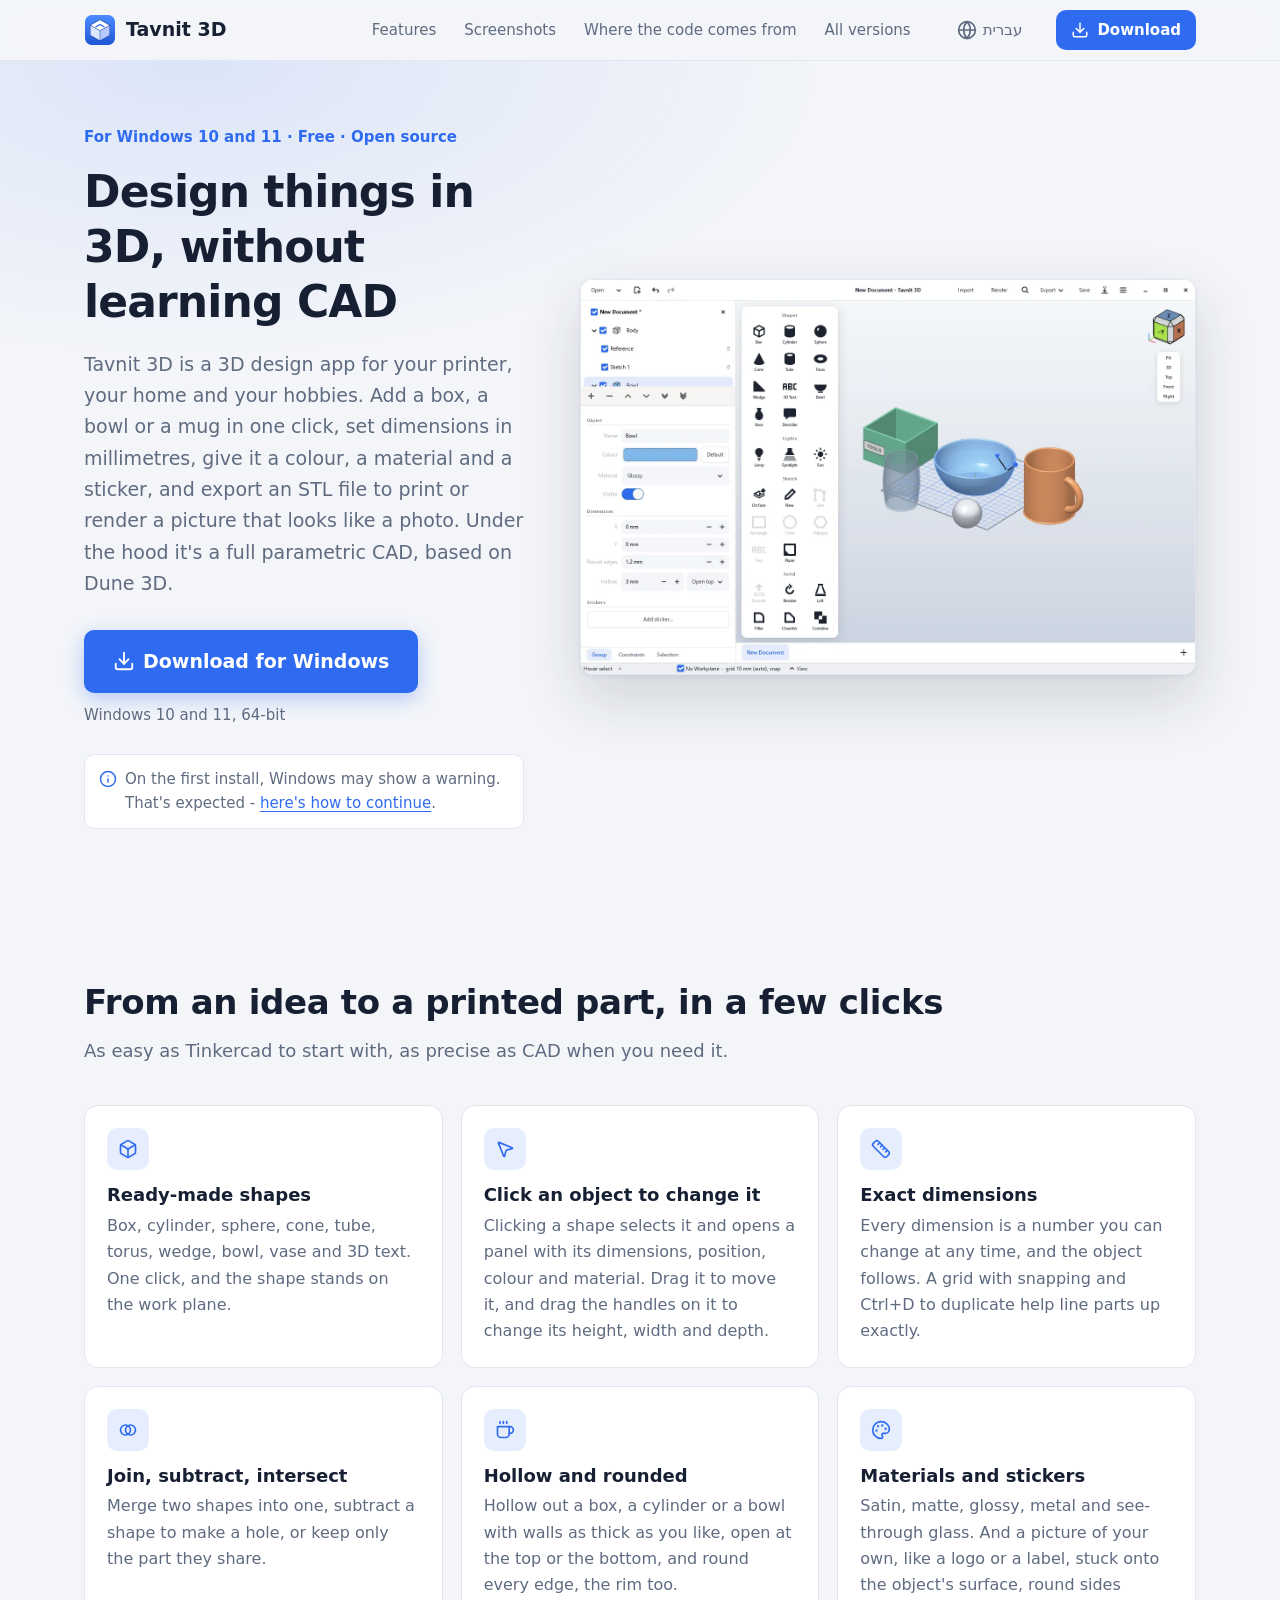
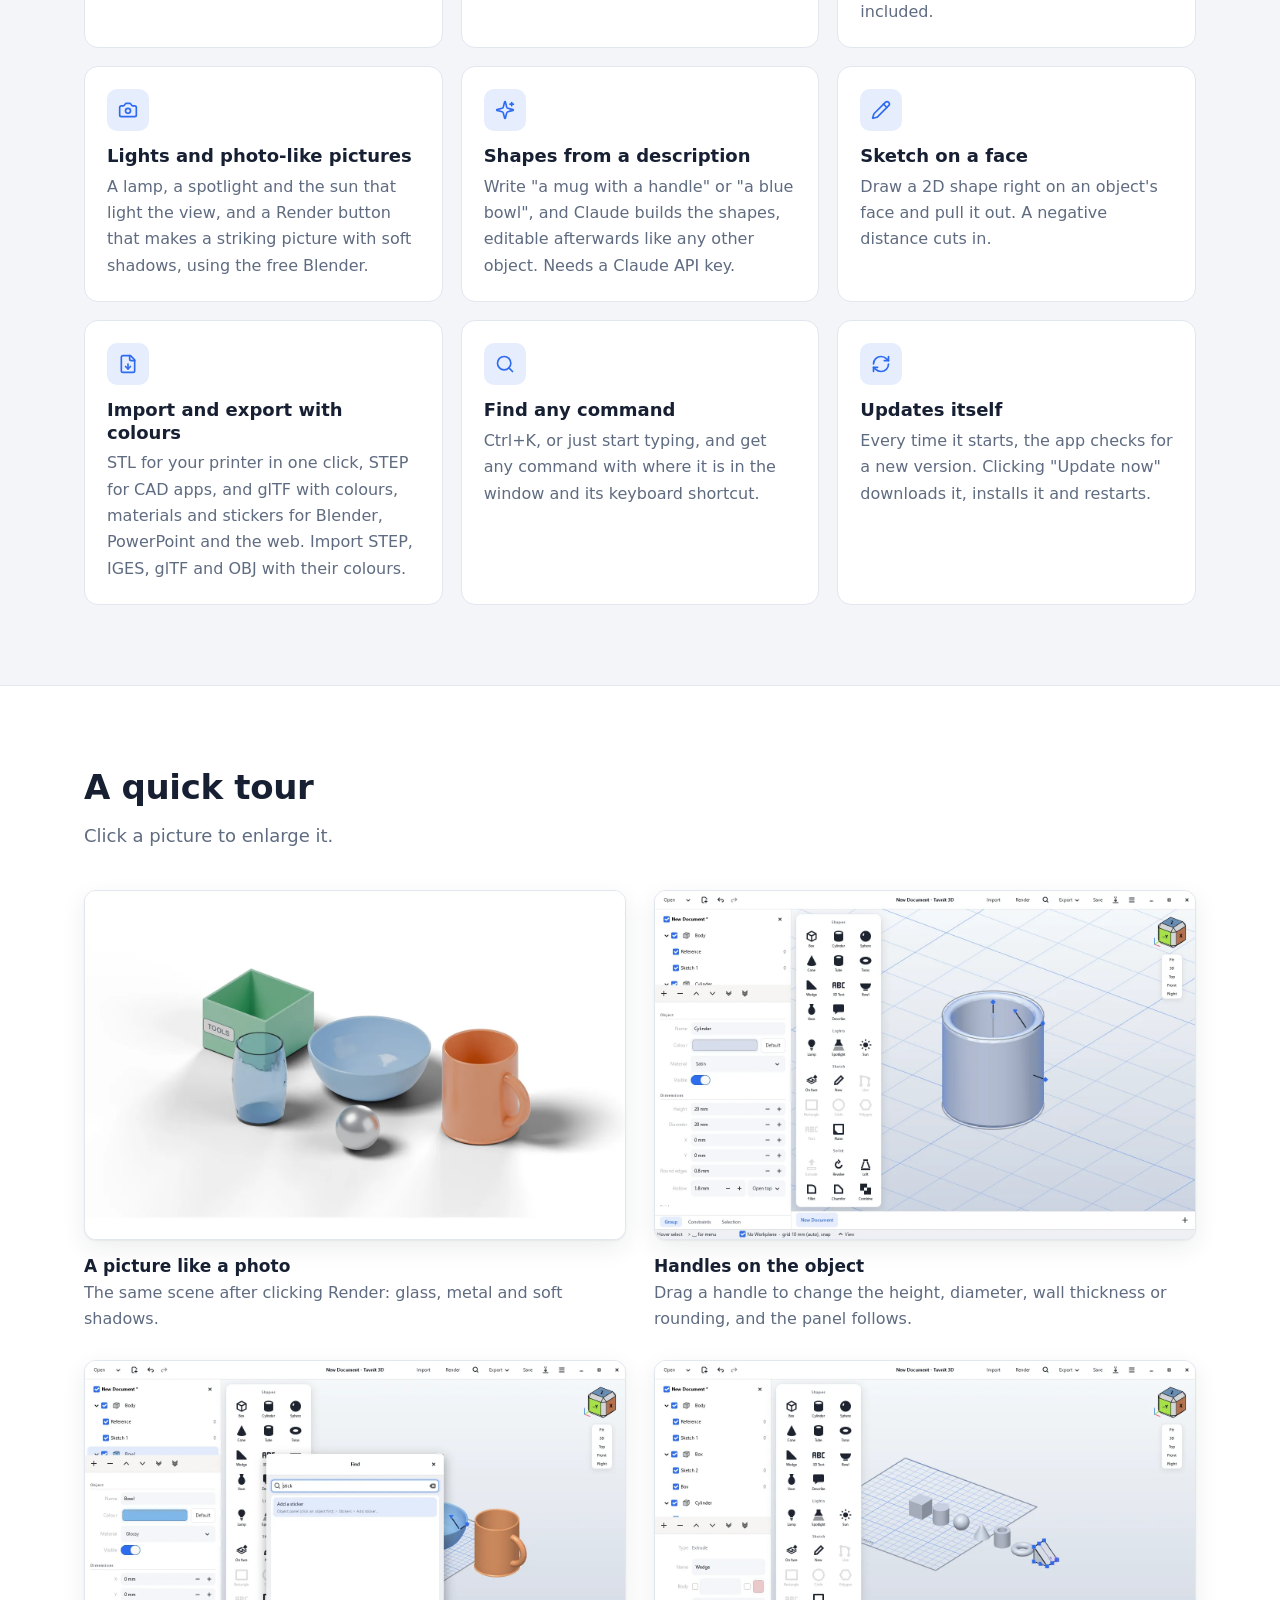
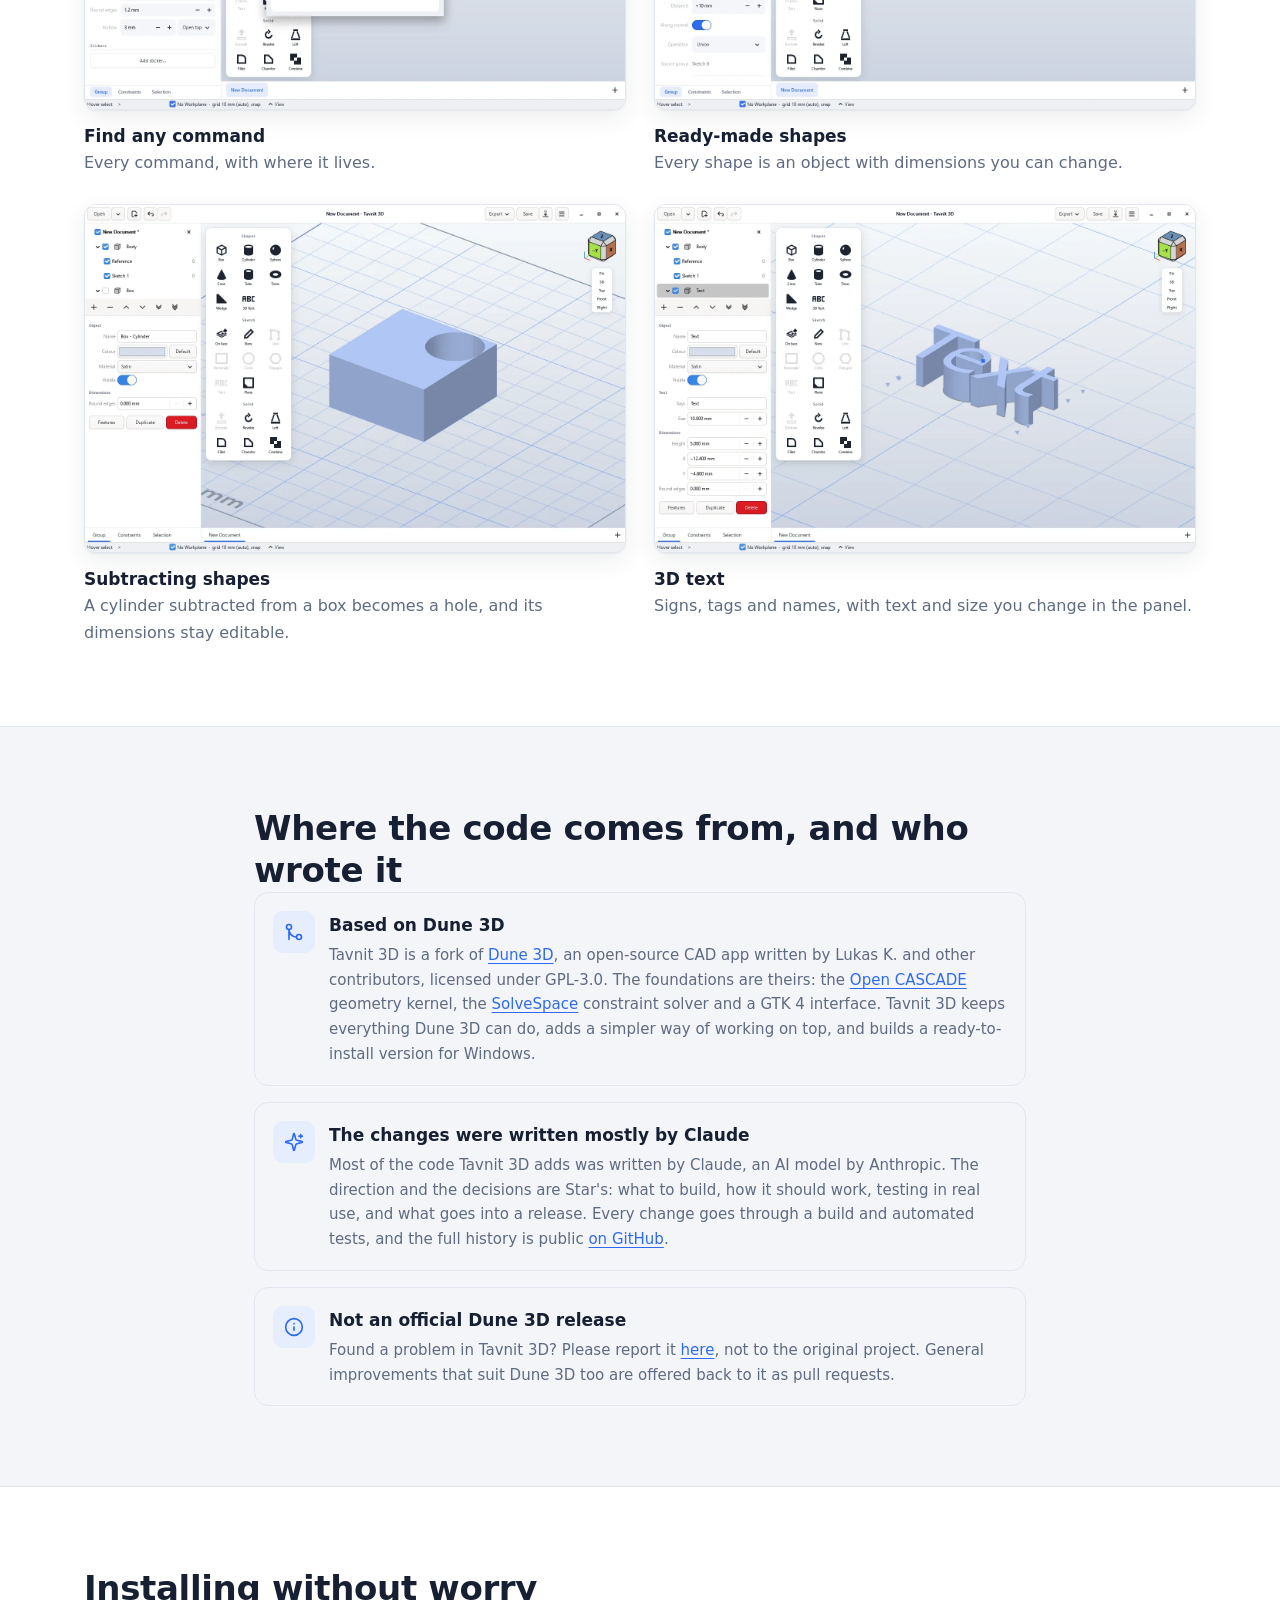
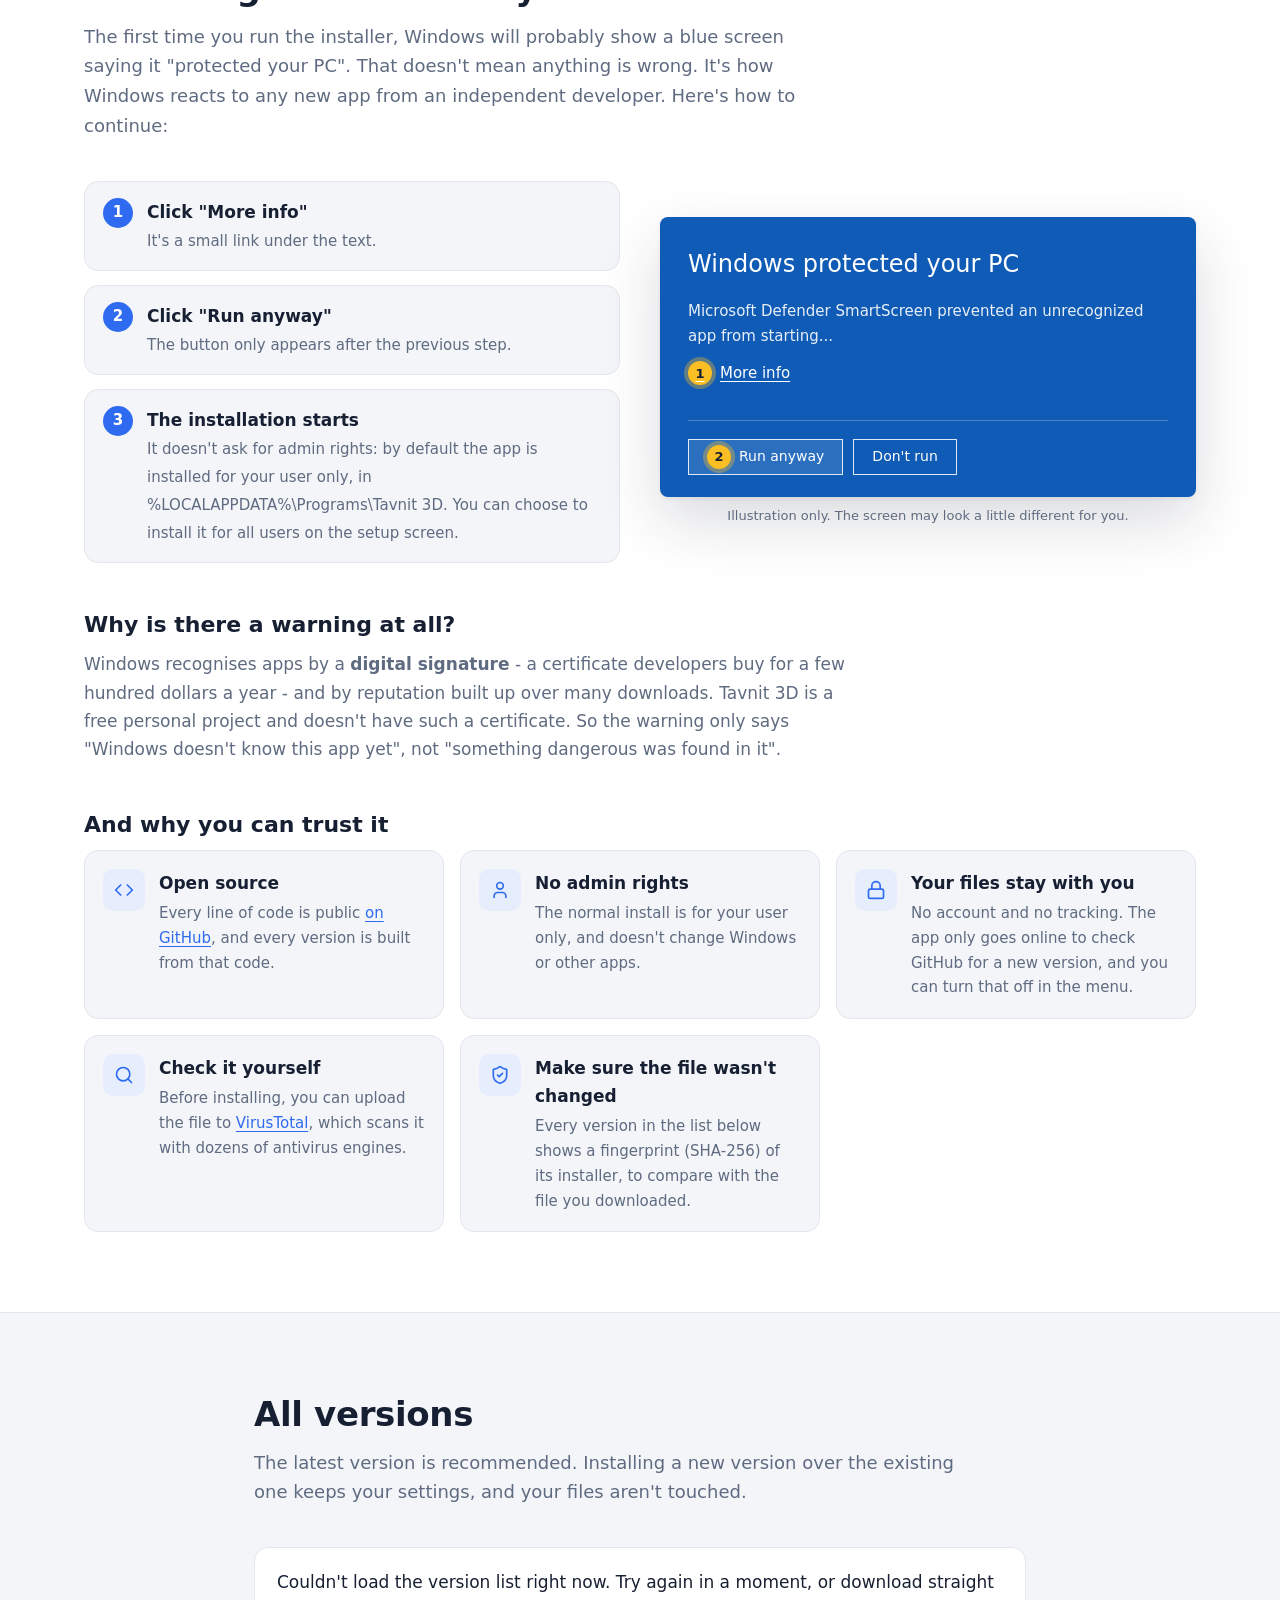
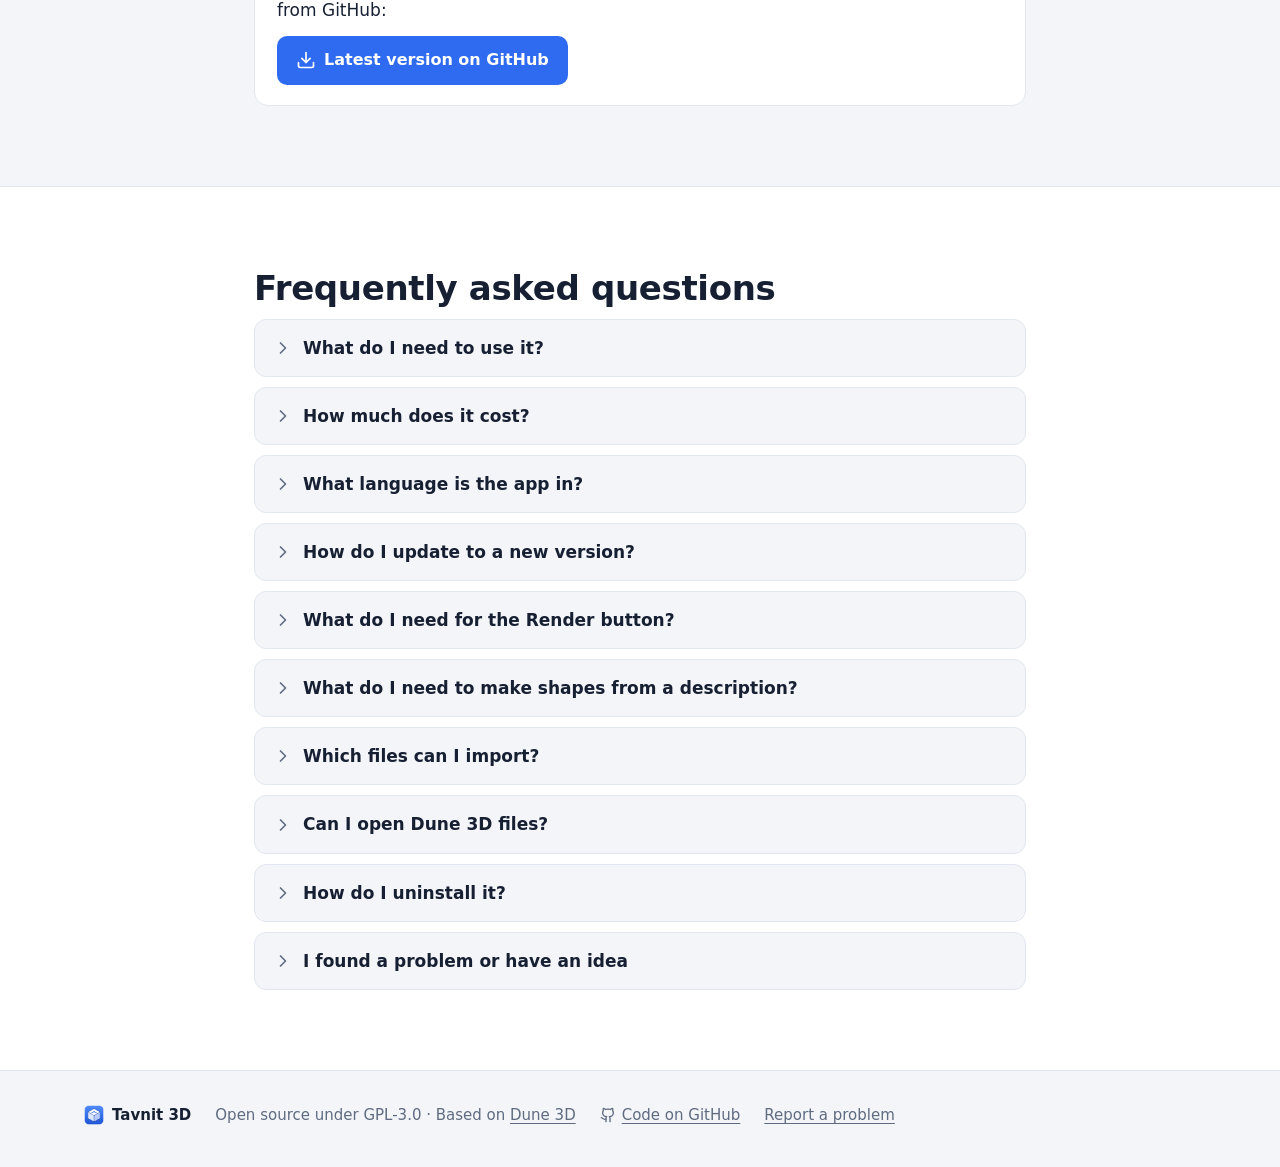
==== commit 17d6a618: "Site: 0.2.0 features, new screenshots Co-Authored-By: Claude Opus 5.5 <noreply@anthropic.com>" ====
--- a/site/en/index.html
+++ b/site/en/index.html
@@ -15,7 +15,7 @@
   <meta property="og:type" content="website">
   <meta property="og:url" content="https://star69995.github.io/tavnit3d/en/">
   <meta property="og:title" content="Tavnit 3D - simple 3D design for Windows">
-  <meta property="og:description" content="Ready-made shapes, exact dimensions, combining and subtracting shapes, and STL export for 3D printing. Free and open source, based on Dune 3D.">
+  <meta property="og:description" content="Ready-made shapes, exact dimensions, materials, stickers and photo-like pictures, and STL export for 3D printing. Free and open source, based on Dune 3D.">
   <meta property="og:image" content="https://star69995.github.io/tavnit3d/img/og-en.png">
   <meta property="og:image:width" content="1200">
   <meta property="og:image:height" content="630">
@@ -44,6 +44,10 @@
       <symbol id="i-grid" viewBox="0 0 24 24"><rect width="18" height="18" x="3" y="3" rx="2"/><path d="M3 9h18"/><path d="M3 15h18"/><path d="M9 3v18"/><path d="M15 3v18"/></symbol>
       <symbol id="i-printer" viewBox="0 0 24 24"><path d="M6 18H4a2 2 0 0 1-2-2v-5a2 2 0 0 1 2-2h16a2 2 0 0 1 2 2v5a2 2 0 0 1-2 2h-2"/><path d="M6 9V3a1 1 0 0 1 1-1h10a1 1 0 0 1 1 1v6"/><rect x="6" y="14" width="12" height="8" rx="1"/></symbol>
       <symbol id="i-refresh" viewBox="0 0 24 24"><path d="M3 12a9 9 0 0 1 9-9 9.75 9.75 0 0 1 6.74 2.74L21 8"/><path d="M21 3v5h-5"/><path d="M21 12a9 9 0 0 1-9 9 9.75 9.75 0 0 1-6.74-2.74L3 16"/><path d="M8 16H3v5"/></symbol>
+      <symbol id="i-palette" viewBox="0 0 24 24"><path d="M12 22a1 1 0 0 1 0-20 10 9 0 0 1 10 9 5 5 0 0 1-5 5h-2.25a1.75 1.75 0 0 0-1.4 2.8l.3.4a1.75 1.75 0 0 1-1.4 2.8z"/><circle cx="13.5" cy="6.5" r=".5"/><circle cx="17.5" cy="10.5" r=".5"/><circle cx="6.5" cy="12.5" r=".5"/><circle cx="8.5" cy="7.5" r=".5"/></symbol>
+      <symbol id="i-camera" viewBox="0 0 24 24"><path d="M14.5 4h-5L7 7H4a2 2 0 0 0-2 2v9a2 2 0 0 0 2 2h16a2 2 0 0 0 2-2V9a2 2 0 0 0-2-2h-3l-2.5-3z"/><circle cx="12" cy="13" r="3"/></symbol>
+      <symbol id="i-cup" viewBox="0 0 24 24"><path d="M17 8h1a4 4 0 1 1 0 8h-1"/><path d="M3 8h14v9a4 4 0 0 1-4 4H7a4 4 0 0 1-4-4Z"/><path d="M6 2v2"/><path d="M10 2v2"/><path d="M14 2v2"/></symbol>
+      <symbol id="i-files" viewBox="0 0 24 24"><path d="M15 2H6a2 2 0 0 0-2 2v16a2 2 0 0 0 2 2h12a2 2 0 0 0 2-2V7Z"/><path d="M14 2v4a2 2 0 0 0 2 2h4"/><path d="M12 18v-6"/><path d="m9 15 3 3 3-3"/></symbol>
       <symbol id="i-sparkles" viewBox="0 0 24 24"><path d="M9.94 15.5A2 2 0 0 0 8.5 14.06l-6.13-1.58a.5.5 0 0 1 0-.96L8.5 9.94A2 2 0 0 0 9.94 8.5l1.58-6.13a.5.5 0 0 1 .96 0L14.06 8.5A2 2 0 0 0 15.5 9.94l6.13 1.58a.5.5 0 0 1 0 .96L15.5 14.06a2 2 0 0 0-1.44 1.44l-1.58 6.13a.5.5 0 0 1-.96 0z"/><path d="M20 3v4"/><path d="M22 5h-4"/></symbol>
       <symbol id="i-git" viewBox="0 0 24 24"><circle cx="18" cy="18" r="3"/><circle cx="6" cy="6" r="3"/><path d="M6 21V9a9 9 0 0 0 9 9"/></symbol>
       <symbol id="i-shield" viewBox="0 0 24 24"><path d="M20 13c0 5-3.5 7.5-7.66 8.95a1 1 0 0 1-.67-.01C7.5 20.5 4 18 4 13V6a1 1 0 0 1 1-1c2 0 4.5-1.2 6.24-2.72a1.17 1.17 0 0 1 1.52 0C14.51 3.81 17 5 19 5a1 1 0 0 1 1 1z"/><path d="m9 12 2 2 4-4"/></symbol>
@@ -89,9 +93,9 @@
           <p class="eyebrow">For Windows 10 and 11 · Free · Open source</p>
           <h1>Design things in 3D, without learning CAD</h1>
           <p class="lead">
-            Tavnit 3D is a 3D design app for your printer, your home and your hobbies. Add a box, a cylinder or a sphere
-            in one click, set dimensions in millimetres, combine and subtract shapes, and export an STL file that's ready to print.
-            Under the hood it's a full parametric CAD, based on Dune 3D.
+            Tavnit 3D is a 3D design app for your printer, your home and your hobbies. Add a box, a bowl or a mug
+            in one click, set dimensions in millimetres, give it a colour, a material and a sticker, and export an STL file to print
+            or render a picture that looks like a photo. Under the hood it's a full parametric CAD, based on Dune 3D.
           </p>
           <div class="cta">
             <a class="btn btn-primary btn-lg" href="https://github.com/Star69995/tavnit3d/releases/latest" data-latest-link id="hero-download">
@@ -108,7 +112,7 @@
         <div class="hero-shot">
           <div class="window">
             <img src="../img/hero.webp" width="1400" height="900"
-                 alt="The Tavnit 3D window: a palette of shapes and tools, and on a gridded work plane a box with rounded edges, a metal cylinder, a sphere, a torus and a cone. The box is selected and its dimensions are in the side panel">
+                 alt="The Tavnit 3D window: a palette of shapes, lights and tools, and on the work plane a green storage box with a label, a glass, a glossy blue bowl, a metal ball and an orange mug with a handle. The bowl is selected, with handles for its wall thickness and edge rounding, and its colour, material and hollowing in the side panel">
           </div>
         </div>
       </div>
@@ -123,17 +127,17 @@
           <article class="feature">
             <span class="feature-ic"><svg class="ic"><use href="#i-box"/></svg></span>
             <h3>Ready-made shapes</h3>
-            <p>Box, cylinder, sphere, cone, tube, torus, wedge and 3D text. One click, and the shape stands on the work plane.</p>
+            <p>Box, cylinder, sphere, cone, tube, torus, wedge, bowl, vase and 3D text. One click, and the shape stands on the work plane.</p>
           </article>
           <article class="feature">
             <span class="feature-ic"><svg class="ic"><use href="#i-pointer"/></svg></span>
             <h3>Click an object to change it</h3>
-            <p>Clicking a shape selects it and opens a panel with its dimensions, position, colour and material. Drag to move it.</p>
+            <p>Clicking a shape selects it and opens a panel with its dimensions, position, colour and material. Drag it to move it, and drag the handles on it to change its height, width and depth.</p>
           </article>
           <article class="feature">
             <span class="feature-ic"><svg class="ic"><use href="#i-ruler"/></svg></span>
             <h3>Exact dimensions</h3>
-            <p>Every dimension is a number you can change at any time, and the object follows. Good for parts that have to fit together.</p>
+            <p>Every dimension is a number you can change at any time, and the object follows. A grid with snapping and Ctrl+D to duplicate help line parts up exactly.</p>
           </article>
           <article class="feature">
             <span class="feature-ic"><svg class="ic"><use href="#i-combine"/></svg></span>
@@ -141,24 +145,39 @@
             <p>Merge two shapes into one, subtract a shape to make a hole, or keep only the part they share.</p>
           </article>
           <article class="feature">
+            <span class="feature-ic"><svg class="ic"><use href="#i-cup"/></svg></span>
+            <h3>Hollow and rounded</h3>
+            <p>Hollow out a box, a cylinder or a bowl with walls as thick as you like, open at the top or the bottom, and round every edge, the rim too.</p>
+          </article>
+          <article class="feature">
+            <span class="feature-ic"><svg class="ic"><use href="#i-palette"/></svg></span>
+            <h3>Materials and stickers</h3>
+            <p>Satin, matte, glossy, metal and see-through glass. And a picture of your own, like a logo or a label, stuck onto the object's surface, round sides included.</p>
+          </article>
+          <article class="feature">
+            <span class="feature-ic"><svg class="ic"><use href="#i-camera"/></svg></span>
+            <h3>Lights and photo-like pictures</h3>
+            <p>A lamp, a spotlight and the sun that light the view, and a Render button that makes a striking picture with soft shadows, using the free Blender.</p>
+          </article>
+          <article class="feature">
+            <span class="feature-ic"><svg class="ic"><use href="#i-sparkles"/></svg></span>
+            <h3>Shapes from a description</h3>
+            <p>Write "a mug with a handle" or "a blue bowl", and Claude builds the shapes, editable afterwards like any other object. Needs a Claude API key.</p>
+          </article>
+          <article class="feature">
             <span class="feature-ic"><svg class="ic"><use href="#i-pen"/></svg></span>
             <h3>Sketch on a face</h3>
             <p>Draw a 2D shape right on an object's face and pull it out. A negative distance cuts in.</p>
           </article>
           <article class="feature">
-            <span class="feature-ic"><svg class="ic"><use href="#i-round"/></svg></span>
-            <h3>Rounded edges</h3>
-            <p>One setting rounds all of an object's edges, for a nicer finish and a stronger print.</p>
-          </article>
-          <article class="feature">
-            <span class="feature-ic"><svg class="ic"><use href="#i-grid"/></svg></span>
-            <h3>Grid and snapping</h3>
-            <p>A work plane with a grid size you choose, and Ctrl+D to duplicate. Lining parts up exactly is easy.</p>
-          </article>
-          <article class="feature">
-            <span class="feature-ic"><svg class="ic"><use href="#i-printer"/></svg></span>
-            <h3>Ready to print</h3>
-            <p>Export STL for your 3D printer in one click, plus STEP export and import for working with other CAD apps.</p>
+            <span class="feature-ic"><svg class="ic"><use href="#i-files"/></svg></span>
+            <h3>Import and export with colours</h3>
+            <p>STL for your printer in one click, STEP for CAD apps, and glTF with colours, materials and stickers for Blender, PowerPoint and the web. Import STEP, IGES, glTF and OBJ with their colours.</p>
+          </article>
+          <article class="feature">
+            <span class="feature-ic"><svg class="ic"><use href="#i-search"/></svg></span>
+            <h3>Find any command</h3>
+            <p>Ctrl+K, or just start typing, and get any command with where it is in the window and its keyboard shortcut.</p>
           </article>
           <article class="feature">
             <span class="feature-ic"><svg class="ic"><use href="#i-refresh"/></svg></span>
@@ -176,11 +195,25 @@
         <p class="section-lead">Click a picture to enlarge it.</p>
         <div class="gallery">
           <figure class="shot">
-            <button type="button" class="shot-btn" data-full="../img/object-panel.webp" aria-label="Enlarge: the object panel">
-              <img src="../img/object-panel.webp" width="1400" height="900" loading="lazy"
-                   alt="A cube with rounded edges is selected; the side panel shows its width, depth, height, position, edge rounding, colour and material">
-            </button>
-            <figcaption><strong>Everything in one panel</strong>Select an object and change its dimensions, position, rounding, colour and material.</figcaption>
+            <button type="button" class="shot-btn" data-full="../img/render.webp" aria-label="Enlarge: a picture made with the Render button">
+              <img src="../img/render.webp" width="1400" height="900" loading="lazy"
+                   alt="A picture made from the objects in the window: a green box with a TOOLS label, a clear glass, a glossy blue bowl, a metal ball and an orange mug with a handle, with soft shadows on a white background">
+            </button>
+            <figcaption><strong>A picture like a photo</strong>The same scene after clicking Render: glass, metal and soft shadows.</figcaption>
+          </figure>
+          <figure class="shot">
+            <button type="button" class="shot-btn" data-full="../img/handles.webp" aria-label="Enlarge: handles on the object">
+              <img src="../img/handles.webp" width="1400" height="900" loading="lazy"
+                   alt="A cylinder turned into a hollow cup with a rounded rim, with handles for its height, diameter, wall thickness and edge rounding">
+            </button>
+            <figcaption><strong>Handles on the object</strong>Drag a handle to change the height, diameter, wall thickness or rounding, and the panel follows.</figcaption>
+          </figure>
+          <figure class="shot">
+            <button type="button" class="shot-btn" data-full="../img/find.webp" aria-label="Enlarge: finding a command">
+              <img src="../img/find.webp" width="1400" height="900" loading="lazy"
+                   alt="The Find window over the app: stick typed in, and the result Add a sticker with where it is, in the object panel under Stickers">
+            </button>
+            <figcaption><strong>Find any command</strong>Every command, with where it lives.</figcaption>
           </figure>
           <figure class="shot">
             <button type="button" class="shot-btn" data-full="../img/shapes.webp" aria-label="Enlarge: ready-made shapes">
@@ -369,6 +402,18 @@
           <div class="disclosure-body"><p>Every time it starts, the app checks for a new version, and if there is one, a strip appears above the work area. Click "Update now" and the app downloads the version, installs it and opens again. Save your open files first. You can turn the automatic check off in the main menu, and you can always download the latest version here and install it over the existing one.</p></div>
         </details>
         <details class="disclosure">
+          <summary><svg class="ic chev"><use href="#i-chevron"/></svg>What do I need for the Render button?</summary>
+          <div class="disclosure-body"><p>Blender, a free app you install separately from <a href="https://www.blender.org/download/">its website</a>. Tavnit 3D finds it by itself and runs it in the background when you click Render. A graphics card makes it faster, but it works without one too.</p></div>
+        </details>
+        <details class="disclosure">
+          <summary><svg class="ic chev"><use href="#i-chevron"/></svg>What do I need to make shapes from a description?</summary>
+          <div class="disclosure-body"><p>A Claude API key, which you get in the <a href="https://console.anthropic.com/">Anthropic Console</a>. Use is billed there by amount, usually a few cents per shape. What you write is sent to Anthropic to build the shape, and the key is kept on your computer only.</p></div>
+        </details>
+        <details class="disclosure">
+          <summary><svg class="ic chev"><use href="#i-chevron"/></svg>Which files can I import?</summary>
+          <div class="disclosure-body"><p>STEP and IGES from CAD apps, and glTF/GLB and OBJ from 3D apps like Blender, with their colours and materials. Each colour and material in the file becomes an object of its own that you can change. Objects from glTF and OBJ are triangle meshes, so they can't be joined or subtracted, but you can move, colour and export them.</p></div>
+        </details>
+        <details class="disclosure">
           <summary><svg class="ic chev"><use href="#i-chevron"/></svg>Can I open Dune 3D files?</summary>
           <div class="disclosure-body"><p>Yes, Tavnit 3D uses the same file type (<bdi dir="ltr">.d3ddoc</bdi>). The other way round, a file saved in Tavnit 3D may not open in an older version of Dune 3D. The app warns you about this when it matters.</p></div>
         </details>
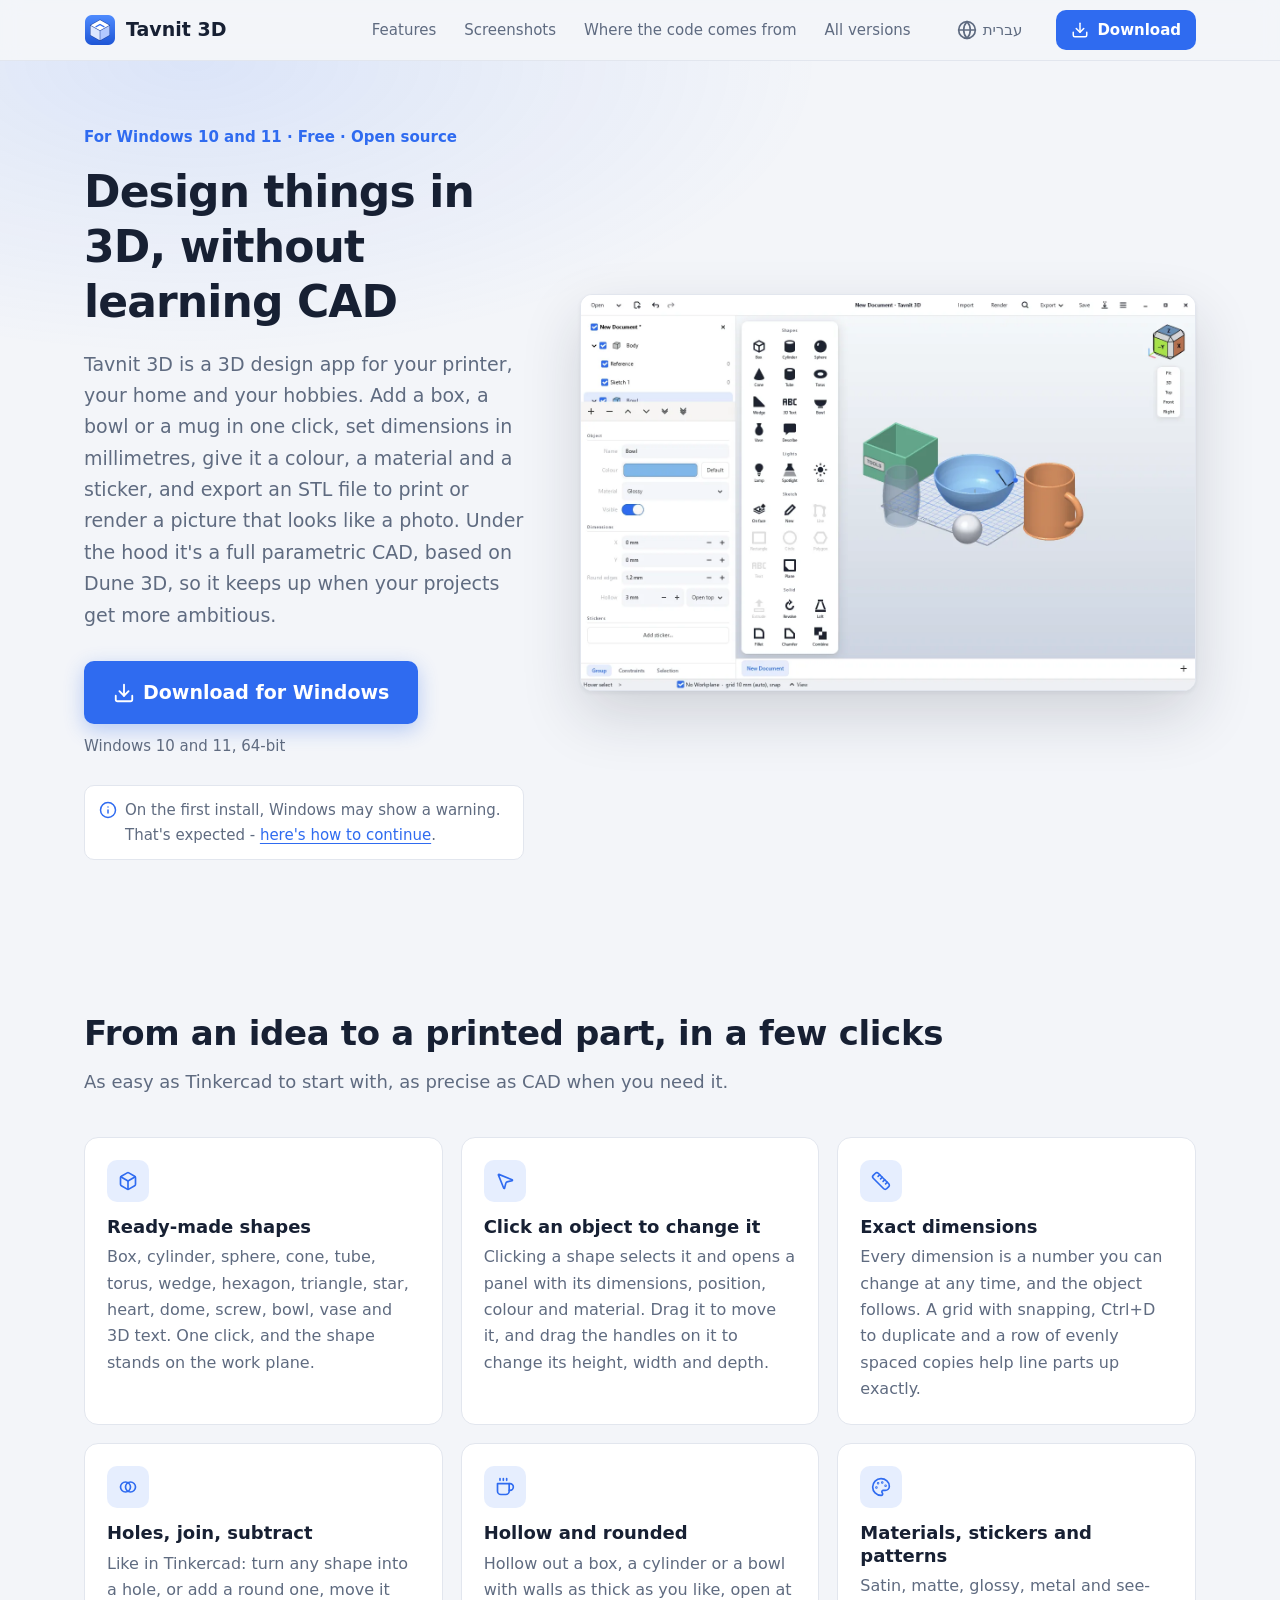
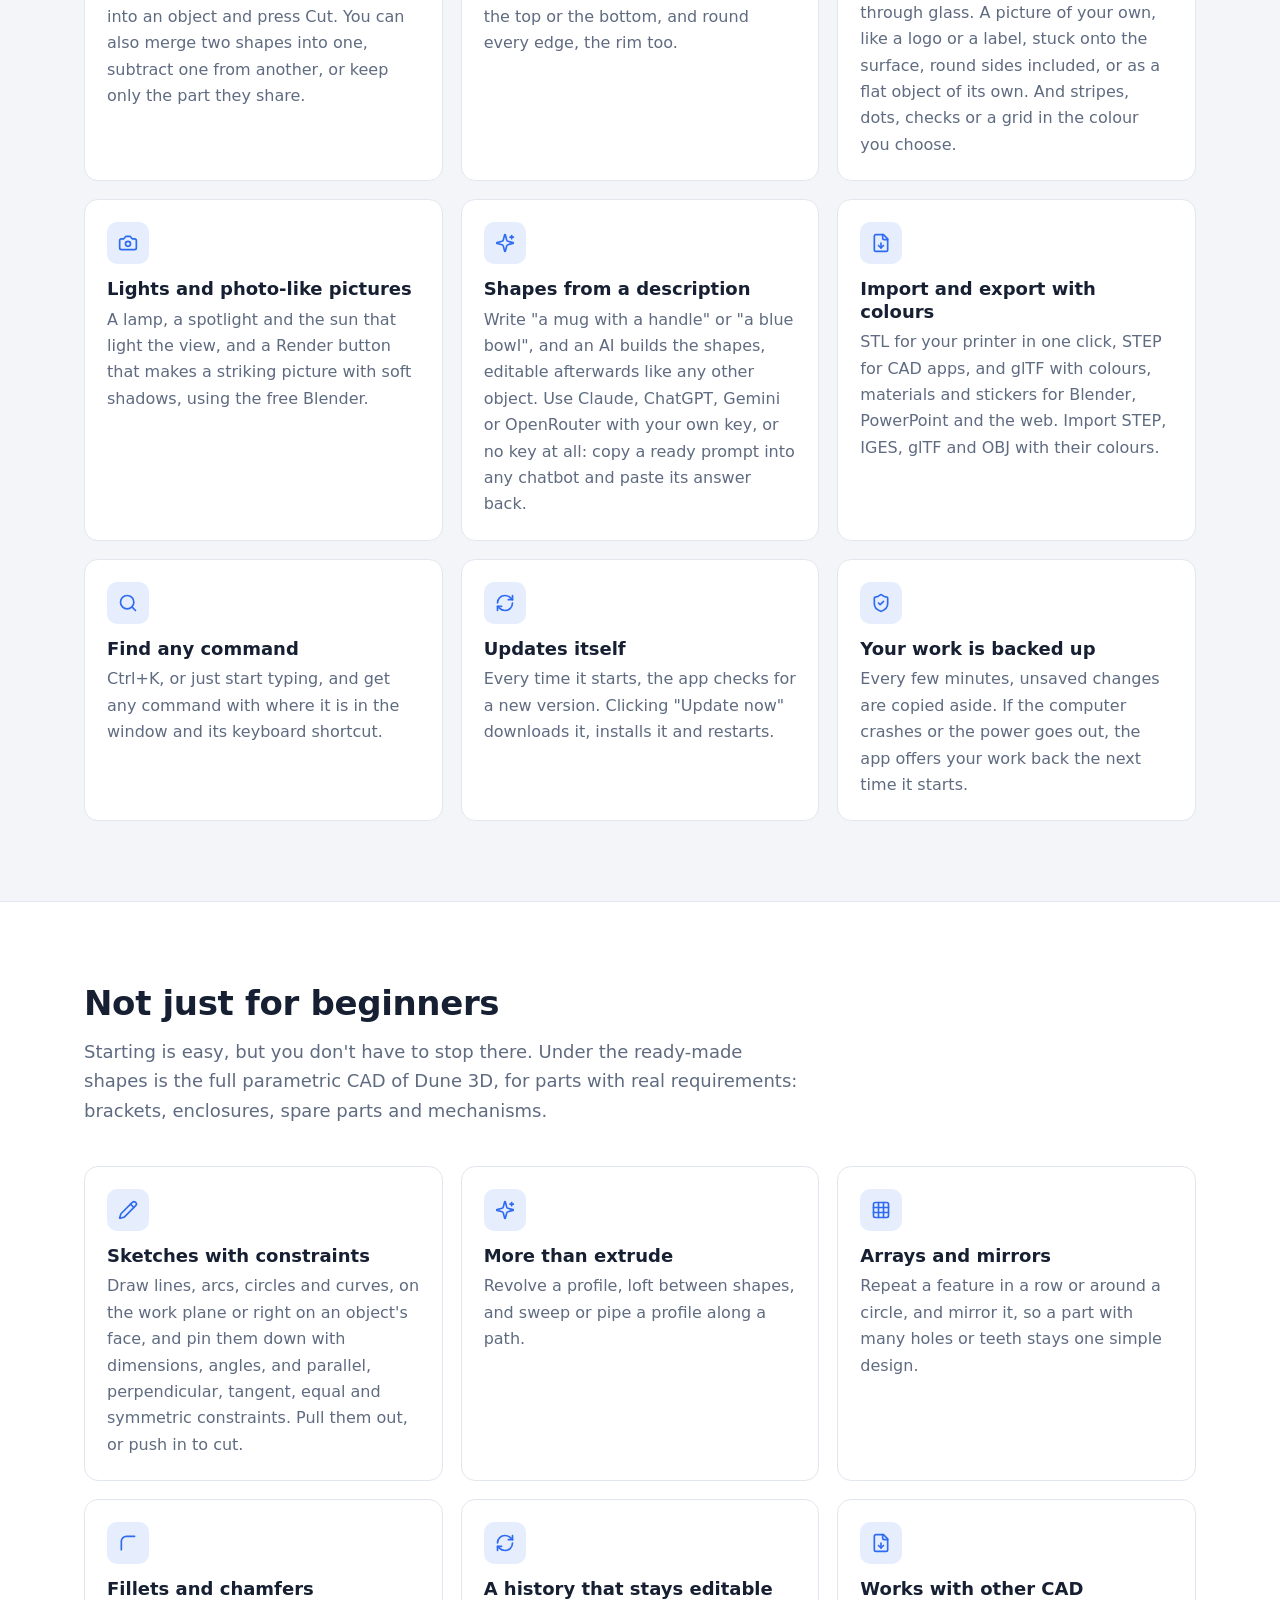
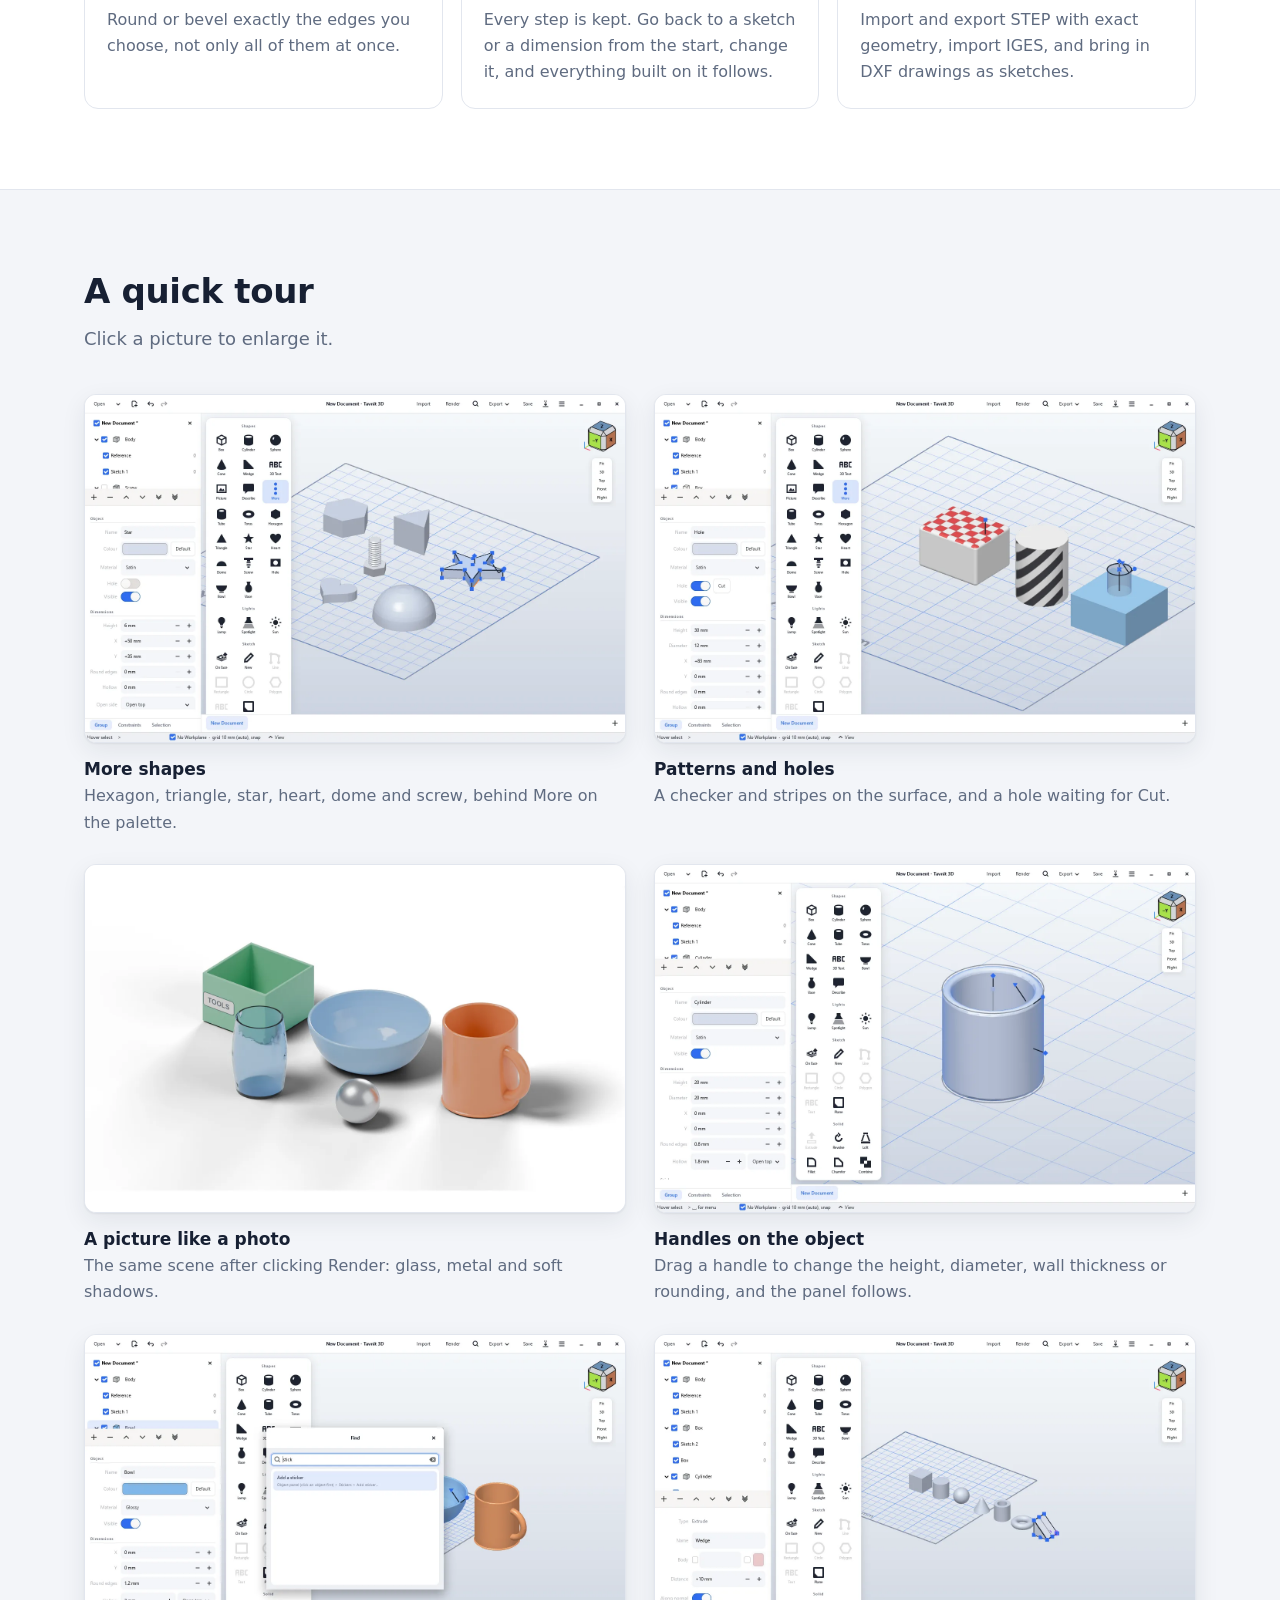
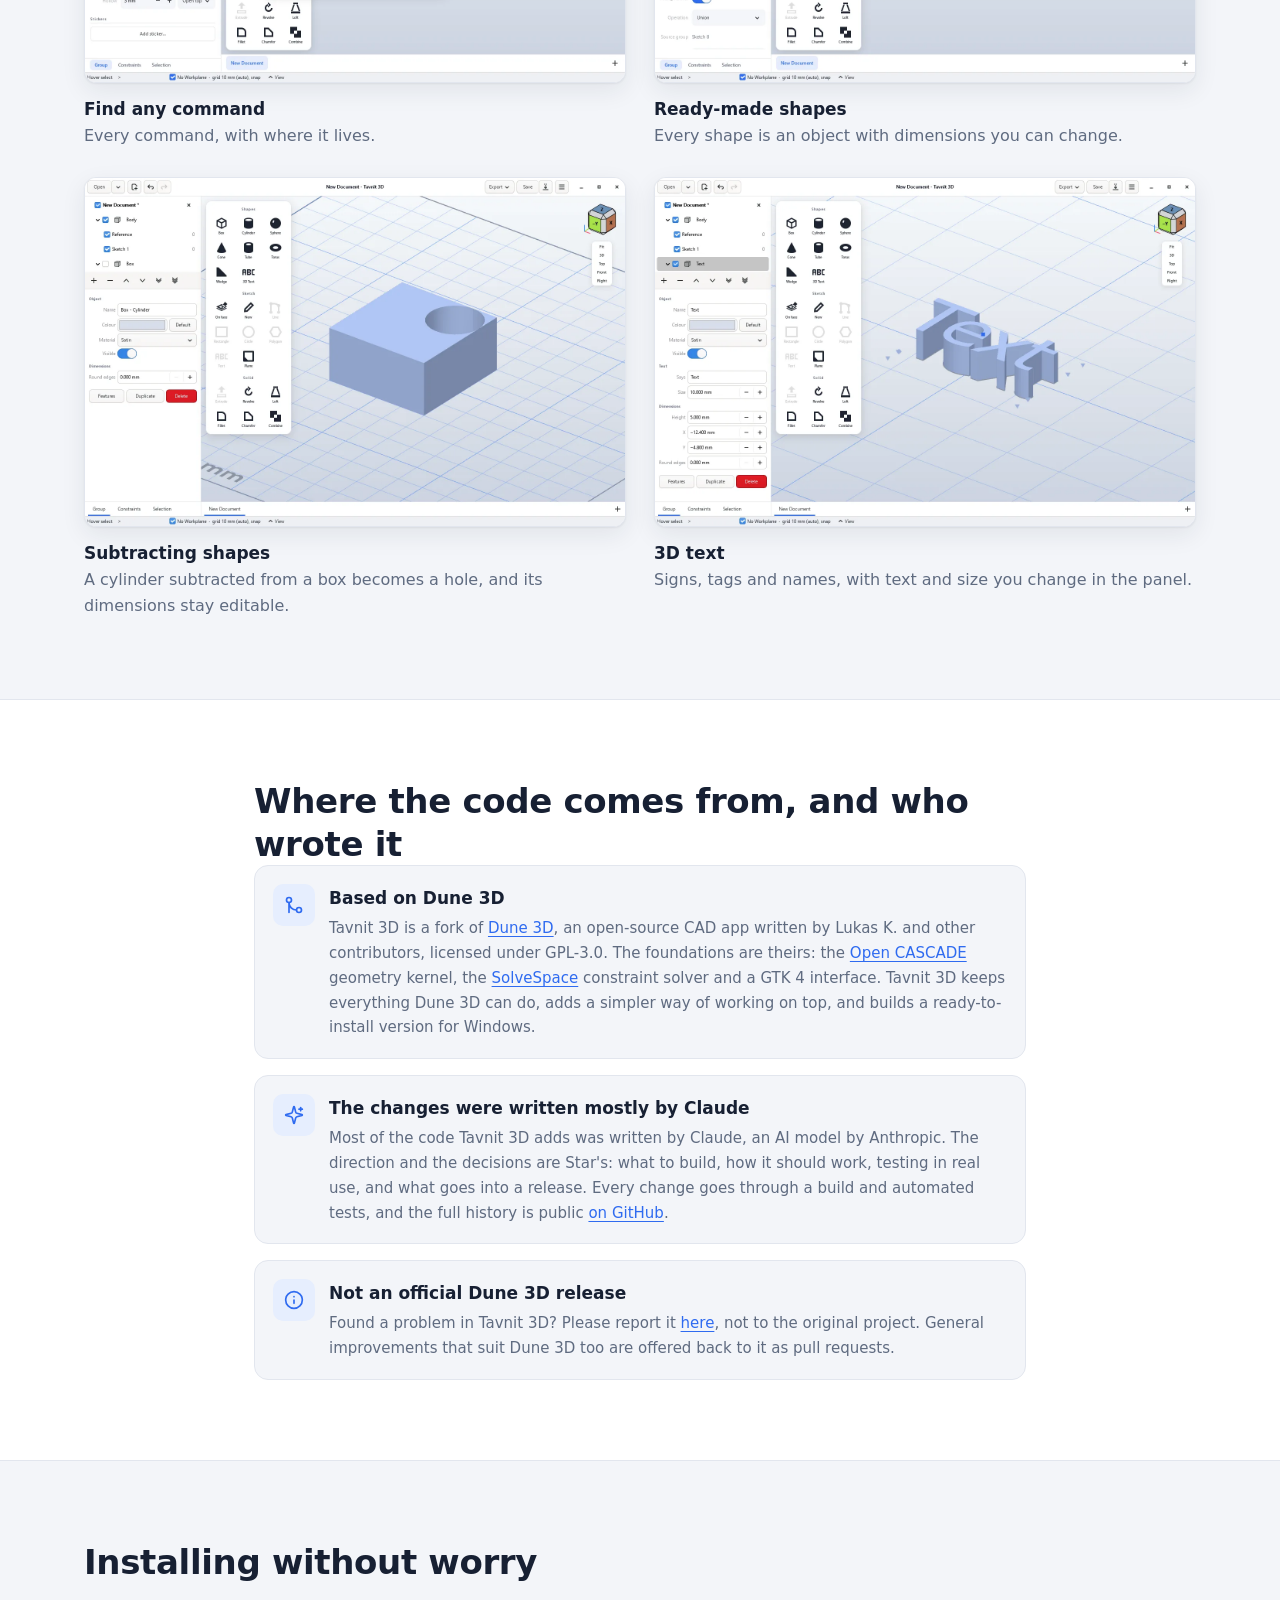
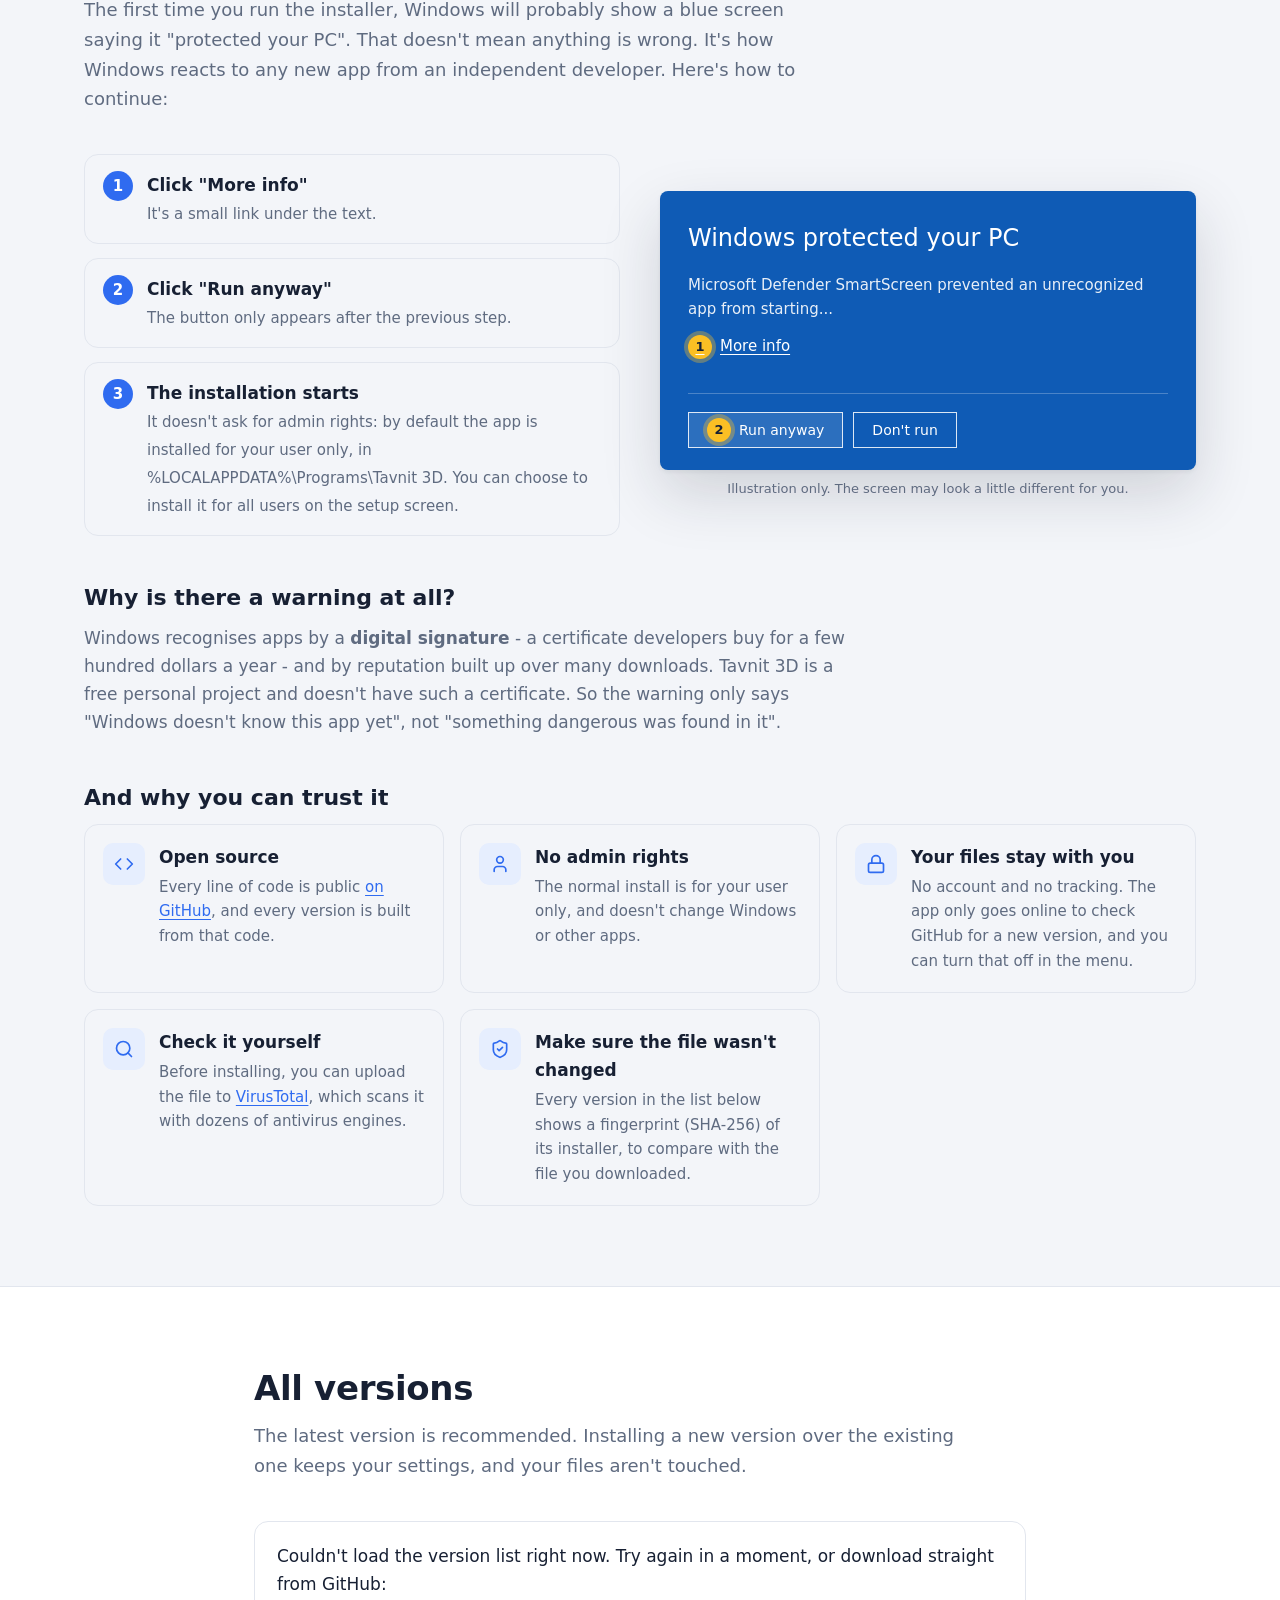
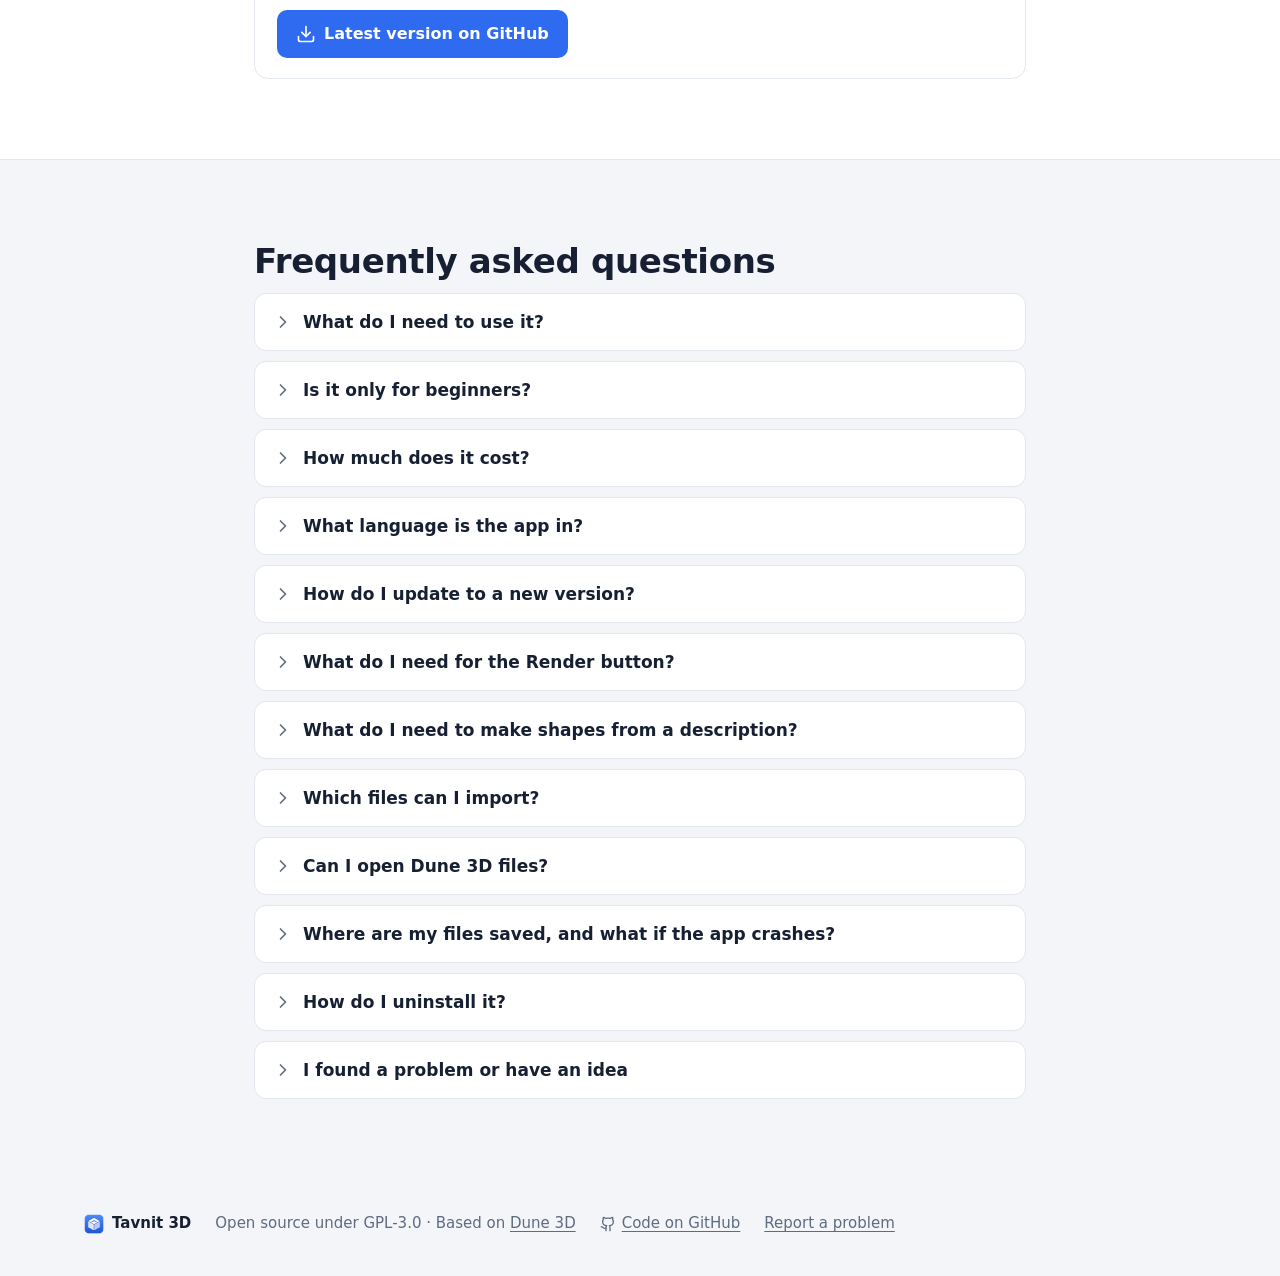
==== commit 952615b2: "Site: 0.3.0 features, not only for beginners, new screenshots New shapes, holes, patterns, copies in" ====
--- a/site/en/index.html
+++ b/site/en/index.html
@@ -95,7 +95,8 @@
           <p class="lead">
             Tavnit 3D is a 3D design app for your printer, your home and your hobbies. Add a box, a bowl or a mug
             in one click, set dimensions in millimetres, give it a colour, a material and a sticker, and export an STL file to print
-            or render a picture that looks like a photo. Under the hood it's a full parametric CAD, based on Dune 3D.
+            or render a picture that looks like a photo. Under the hood it's a full parametric CAD, based on Dune 3D, so it keeps up
+            when your projects get more ambitious.
           </p>
           <div class="cta">
             <a class="btn btn-primary btn-lg" href="https://github.com/Star69995/tavnit3d/releases/latest" data-latest-link id="hero-download">
@@ -127,7 +128,7 @@
           <article class="feature">
             <span class="feature-ic"><svg class="ic"><use href="#i-box"/></svg></span>
             <h3>Ready-made shapes</h3>
-            <p>Box, cylinder, sphere, cone, tube, torus, wedge, bowl, vase and 3D text. One click, and the shape stands on the work plane.</p>
+            <p>Box, cylinder, sphere, cone, tube, torus, wedge, hexagon, triangle, star, heart, dome, screw, bowl, vase and 3D text. One click, and the shape stands on the work plane.</p>
           </article>
           <article class="feature">
             <span class="feature-ic"><svg class="ic"><use href="#i-pointer"/></svg></span>
@@ -137,12 +138,12 @@
           <article class="feature">
             <span class="feature-ic"><svg class="ic"><use href="#i-ruler"/></svg></span>
             <h3>Exact dimensions</h3>
-            <p>Every dimension is a number you can change at any time, and the object follows. A grid with snapping and Ctrl+D to duplicate help line parts up exactly.</p>
+            <p>Every dimension is a number you can change at any time, and the object follows. A grid with snapping, Ctrl+D to duplicate and a row of evenly spaced copies help line parts up exactly.</p>
           </article>
           <article class="feature">
             <span class="feature-ic"><svg class="ic"><use href="#i-combine"/></svg></span>
-            <h3>Join, subtract, intersect</h3>
-            <p>Merge two shapes into one, subtract a shape to make a hole, or keep only the part they share.</p>
+            <h3>Holes, join, subtract</h3>
+            <p>Like in Tinkercad: turn any shape into a hole, or add a round one, move it into an object and press Cut. You can also merge two shapes into one, subtract one from another, or keep only the part they share.</p>
           </article>
           <article class="feature">
             <span class="feature-ic"><svg class="ic"><use href="#i-cup"/></svg></span>
@@ -151,8 +152,8 @@
           </article>
           <article class="feature">
             <span class="feature-ic"><svg class="ic"><use href="#i-palette"/></svg></span>
-            <h3>Materials and stickers</h3>
-            <p>Satin, matte, glossy, metal and see-through glass. And a picture of your own, like a logo or a label, stuck onto the object's surface, round sides included.</p>
+            <h3>Materials, stickers and patterns</h3>
+            <p>Satin, matte, glossy, metal and see-through glass. A picture of your own, like a logo or a label, stuck onto the surface, round sides included, or as a flat object of its own. And stripes, dots, checks or a grid in the colour you choose.</p>
           </article>
           <article class="feature">
             <span class="feature-ic"><svg class="ic"><use href="#i-camera"/></svg></span>
@@ -162,12 +163,7 @@
           <article class="feature">
             <span class="feature-ic"><svg class="ic"><use href="#i-sparkles"/></svg></span>
             <h3>Shapes from a description</h3>
-            <p>Write "a mug with a handle" or "a blue bowl", and Claude builds the shapes, editable afterwards like any other object. Needs a Claude API key.</p>
-          </article>
-          <article class="feature">
-            <span class="feature-ic"><svg class="ic"><use href="#i-pen"/></svg></span>
-            <h3>Sketch on a face</h3>
-            <p>Draw a 2D shape right on an object's face and pull it out. A negative distance cuts in.</p>
+            <p>Write "a mug with a handle" or "a blue bowl", and an AI builds the shapes, editable afterwards like any other object. Use Claude, ChatGPT, Gemini or OpenRouter with your own key, or no key at all: copy a ready prompt into any chatbot and paste its answer back.</p>
           </article>
           <article class="feature">
             <span class="feature-ic"><svg class="ic"><use href="#i-files"/></svg></span>
@@ -184,17 +180,79 @@
             <h3>Updates itself</h3>
             <p>Every time it starts, the app checks for a new version. Clicking "Update now" downloads it, installs it and restarts.</p>
           </article>
+          <article class="feature">
+            <span class="feature-ic"><svg class="ic"><use href="#i-shield"/></svg></span>
+            <h3>Your work is backed up</h3>
+            <p>Every few minutes, unsaved changes are copied aside. If the computer crashes or the power goes out, the app offers your work back the next time it starts.</p>
+          </article>
+        </div>
+      </div>
+    </section>
+
+    <!-- Not just for beginners -->
+    <section class="section section-alt" id="advanced">
+      <div class="wrap">
+        <h2>Not just for beginners</h2>
+        <p class="section-lead">
+          Starting is easy, but you don't have to stop there. Under the ready-made shapes is the full parametric CAD of Dune 3D,
+          for parts with real requirements: brackets, enclosures, spare parts and mechanisms.
+        </p>
+        <div class="features">
+          <article class="feature">
+            <span class="feature-ic"><svg class="ic"><use href="#i-pen"/></svg></span>
+            <h3>Sketches with constraints</h3>
+            <p>Draw lines, arcs, circles and curves, on the work plane or right on an object's face, and pin them down with dimensions, angles, and parallel, perpendicular, tangent, equal and symmetric constraints. Pull them out, or push in to cut.</p>
+          </article>
+          <article class="feature">
+            <span class="feature-ic"><svg class="ic"><use href="#i-sparkles"/></svg></span>
+            <h3>More than extrude</h3>
+            <p>Revolve a profile, loft between shapes, and sweep or pipe a profile along a path.</p>
+          </article>
+          <article class="feature">
+            <span class="feature-ic"><svg class="ic"><use href="#i-grid"/></svg></span>
+            <h3>Arrays and mirrors</h3>
+            <p>Repeat a feature in a row or around a circle, and mirror it, so a part with many holes or teeth stays one simple design.</p>
+          </article>
+          <article class="feature">
+            <span class="feature-ic"><svg class="ic"><use href="#i-round"/></svg></span>
+            <h3>Fillets and chamfers</h3>
+            <p>Round or bevel exactly the edges you choose, not only all of them at once.</p>
+          </article>
+          <article class="feature">
+            <span class="feature-ic"><svg class="ic"><use href="#i-refresh"/></svg></span>
+            <h3>A history that stays editable</h3>
+            <p>Every step is kept. Go back to a sketch or a dimension from the start, change it, and everything built on it follows.</p>
+          </article>
+          <article class="feature">
+            <span class="feature-ic"><svg class="ic"><use href="#i-files"/></svg></span>
+            <h3>Works with other CAD</h3>
+            <p>Import and export STEP with exact geometry, import IGES, and bring in DXF drawings as sketches.</p>
+          </article>
         </div>
       </div>
     </section>
 
     <!-- Screenshot tour -->
-    <section class="section section-alt" id="tour">
+    <section class="section" id="tour">
       <div class="wrap">
         <h2>A quick tour</h2>
         <p class="section-lead">Click a picture to enlarge it.</p>
         <div class="gallery">
           <figure class="shot">
+            <button type="button" class="shot-btn" data-full="../img/more-shapes.webp" aria-label="Enlarge: more ready-made shapes">
+              <img src="../img/more-shapes.webp" width="1400" height="900" loading="lazy"
+                   alt="The palette open on More shapes, and on the work plane a hexagon, a triangle prism, a screw, a star, a heart and a glossy dome. The star is selected, with its height and X and Y position in the panel">
+            </button>
+            <figcaption><strong>More shapes</strong>Hexagon, triangle, star, heart, dome and screw, behind More on the palette.</figcaption>
+          </figure>
+          <figure class="shot">
+            <button type="button" class="shot-btn" data-full="../img/patterns-holes.webp" aria-label="Enlarge: patterns and holes">
+              <img src="../img/patterns-holes.webp" width="1400" height="900" loading="lazy"
+                   alt="A box with a red and white checker on top, a cylinder with diagonal dark stripes, and a blue block with a see-through round hole standing in it. The hole is selected, and the panel shows the Hole switch and the Cut button">
+            </button>
+            <figcaption><strong>Patterns and holes</strong>A checker and stripes on the surface, and a hole waiting for Cut.</figcaption>
+          </figure>
+          <figure class="shot">
             <button type="button" class="shot-btn" data-full="../img/render.webp" aria-label="Enlarge: a picture made with the Render button">
               <img src="../img/render.webp" width="1400" height="900" loading="lazy"
                    alt="A picture made from the objects in the window: a green box with a TOOLS label, a clear glass, a glossy blue bowl, a metal ball and an orange mug with a handle, with soft shadows on a white background">
@@ -241,7 +299,7 @@
     </section>
 
     <!-- Where the code comes from -->
-    <section class="section" id="origin">
+    <section class="section section-alt" id="origin">
       <div class="wrap narrow">
         <h2>Where the code comes from, and who wrote it</h2>
         <div class="trust trust-list">
@@ -284,7 +342,7 @@
     </section>
 
     <!-- Safe install -->
-    <section class="section section-alt" id="safe">
+    <section class="section" id="safe">
       <div class="wrap">
         <h2>Installing without worry</h2>
         <p class="section-lead">
@@ -364,7 +422,7 @@
     </section>
 
     <!-- All versions -->
-    <section class="section" id="versions">
+    <section class="section section-alt" id="versions">
       <div class="wrap narrow">
         <h2>All versions</h2>
         <p class="section-lead">
@@ -382,7 +440,7 @@
     </section>
 
     <!-- FAQ -->
-    <section class="section section-alt" id="faq">
+    <section class="section" id="faq">
       <div class="wrap narrow">
         <h2>Frequently asked questions</h2>
         <details class="disclosure">
@@ -390,6 +448,10 @@
           <div class="disclosure-body"><p>A PC with Windows 10 or 11, 64-bit. A mouse with a scroll wheel makes turning and zooming the view especially comfortable.</p></div>
         </details>
         <details class="disclosure">
+          <summary><svg class="ic chev"><use href="#i-chevron"/></svg>Is it only for beginners?</summary>
+          <div class="disclosure-body"><p>No. The ready-made shapes and the object panel make the start easy, but the full parametric CAD of Dune 3D is right there: sketches with constraints, revolves, lofts, sweeps, arrays, mirrors, fillets and chamfers on chosen edges, and STEP files. You can start with a box and move on to precise parts when you need them.</p></div>
+        </details>
+        <details class="disclosure">
           <summary><svg class="ic chev"><use href="#i-chevron"/></svg>How much does it cost?</summary>
           <div class="disclosure-body"><p>Nothing. Tavnit 3D is completely free, with no ads. The code is open source under GPL-3.0, like Dune 3D, which it's based on.</p></div>
         </details>
@@ -407,7 +469,7 @@
         </details>
         <details class="disclosure">
           <summary><svg class="ic chev"><use href="#i-chevron"/></svg>What do I need to make shapes from a description?</summary>
-          <div class="disclosure-body"><p>A Claude API key, which you get in the <a href="https://console.anthropic.com/">Anthropic Console</a>. Use is billed there by amount, usually a few cents per shape. What you write is sent to Anthropic to build the shape, and the key is kept on your computer only.</p></div>
+          <div class="disclosure-body"><p>Either an API key for an AI service - Claude (Anthropic), ChatGPT (OpenAI), Gemini (Google), OpenRouter, or any OpenAI-compatible address - or nothing at all. With a key, use is billed by that service, usually a few cents per shape, and the key is kept on your computer only. Without one, "Copy prompt for a chatbot" copies a ready request; paste it into any chatbot, copy its answer and click "Paste the answer". Either way, what you write is sent to the service you chose.</p></div>
         </details>
         <details class="disclosure">
           <summary><svg class="ic chev"><use href="#i-chevron"/></svg>Which files can I import?</summary>
@@ -416,6 +478,10 @@
         <details class="disclosure">
           <summary><svg class="ic chev"><use href="#i-chevron"/></svg>Can I open Dune 3D files?</summary>
           <div class="disclosure-body"><p>Yes, Tavnit 3D uses the same file type (<bdi dir="ltr">.d3ddoc</bdi>). The other way round, a file saved in Tavnit 3D may not open in an older version of Dune 3D. The app warns you about this when it matters.</p></div>
+        </details>
+        <details class="disclosure">
+          <summary><svg class="ic chev"><use href="#i-chevron"/></svg>Where are my files saved, and what if the app crashes?</summary>
+          <div class="disclosure-body"><p>Saving and opening start in the "Tavnit 3D" folder inside Documents, and you can choose another folder in the main menu. Every few minutes, documents with unsaved changes are also copied to an "Autosave" folder there (how often, or not at all, is up to you in the main menu). If the app closes unexpectedly, it offers that work back the next time it starts.</p></div>
         </details>
         <details class="disclosure">
           <summary><svg class="ic chev"><use href="#i-chevron"/></svg>How do I uninstall it?</summary>
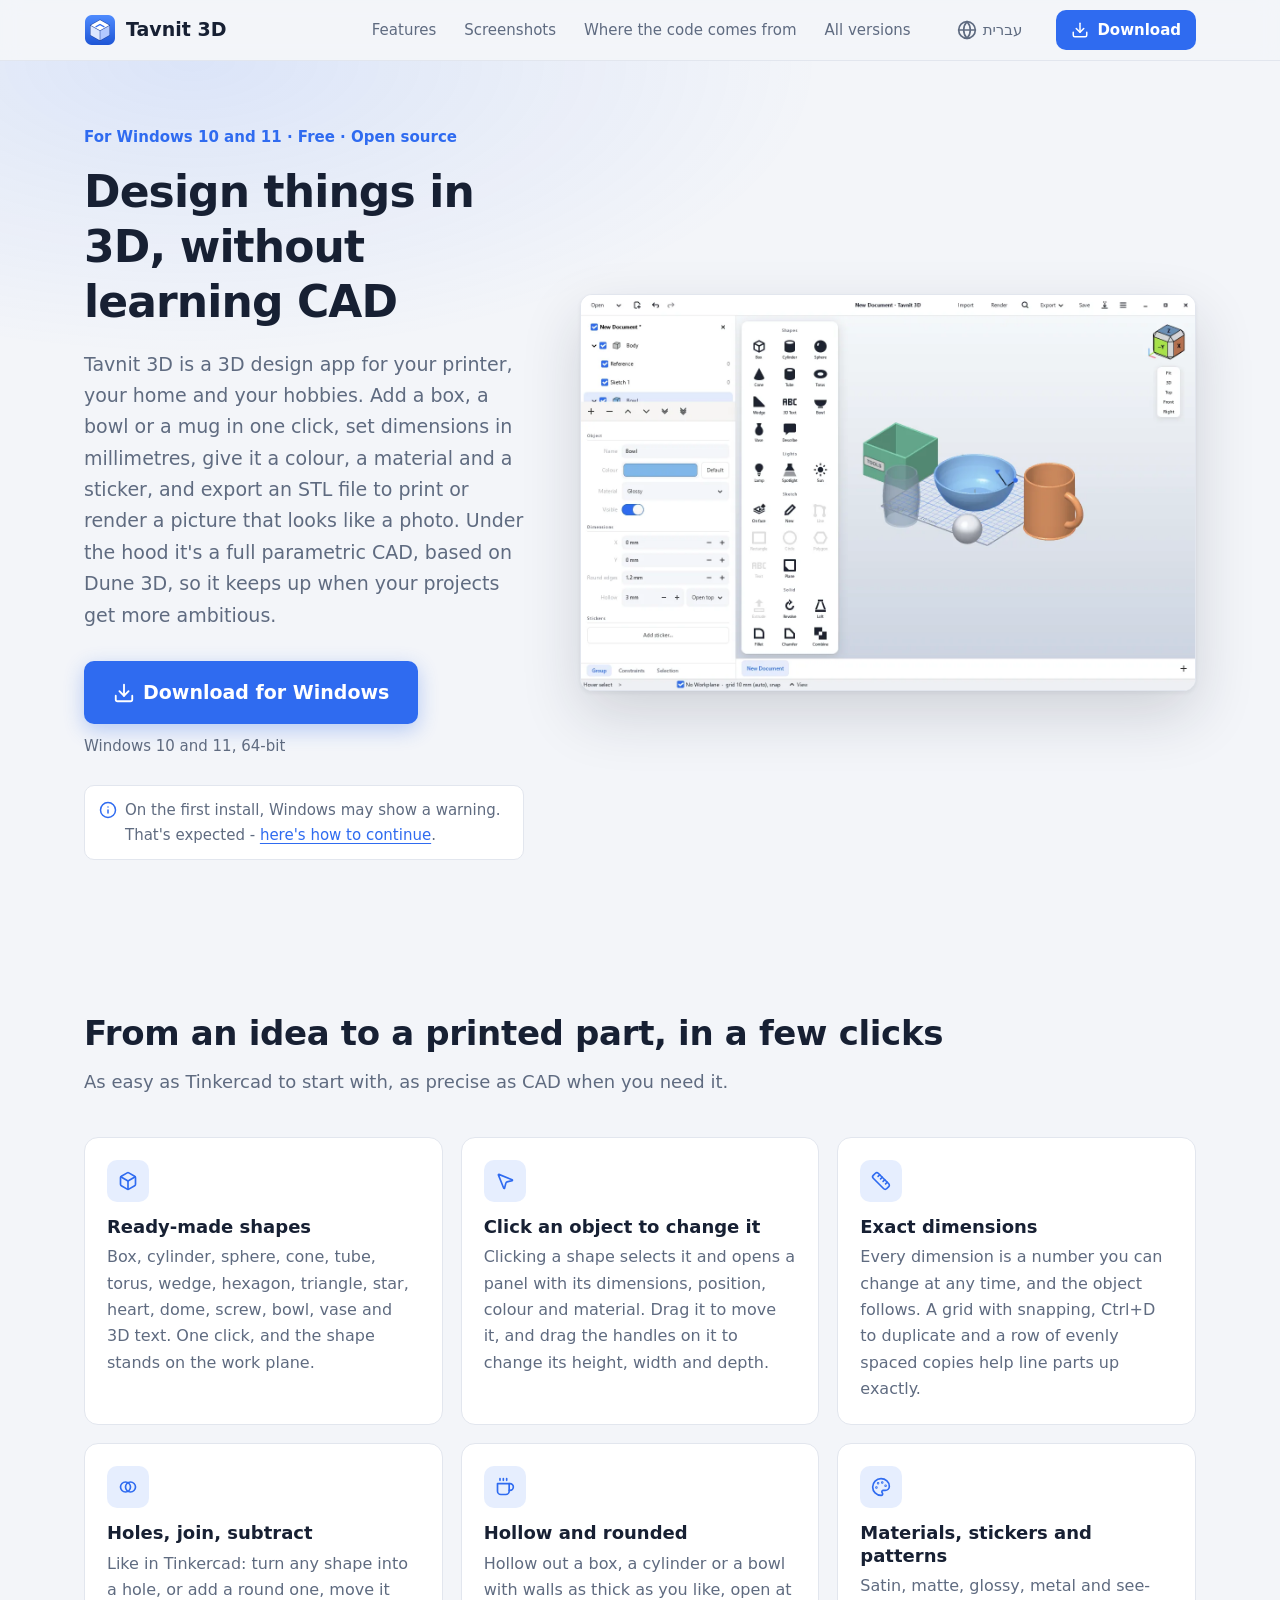
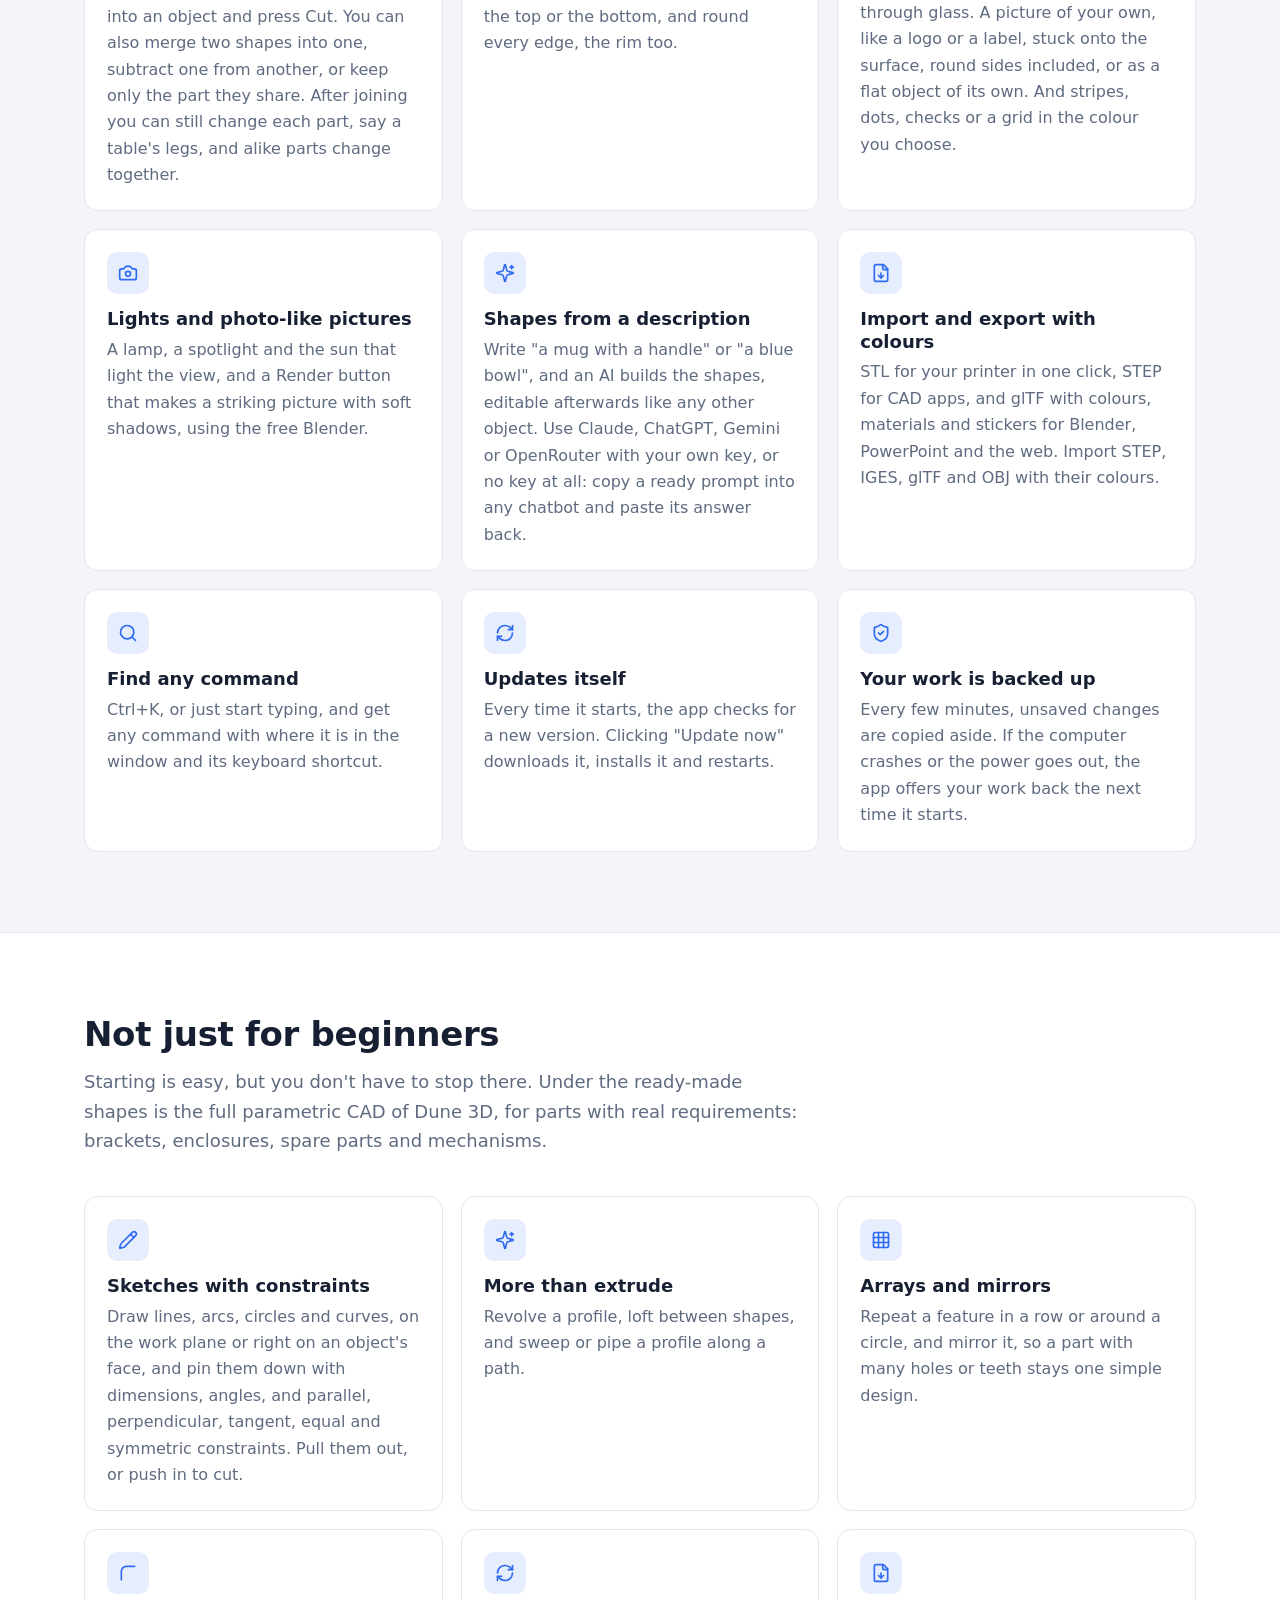
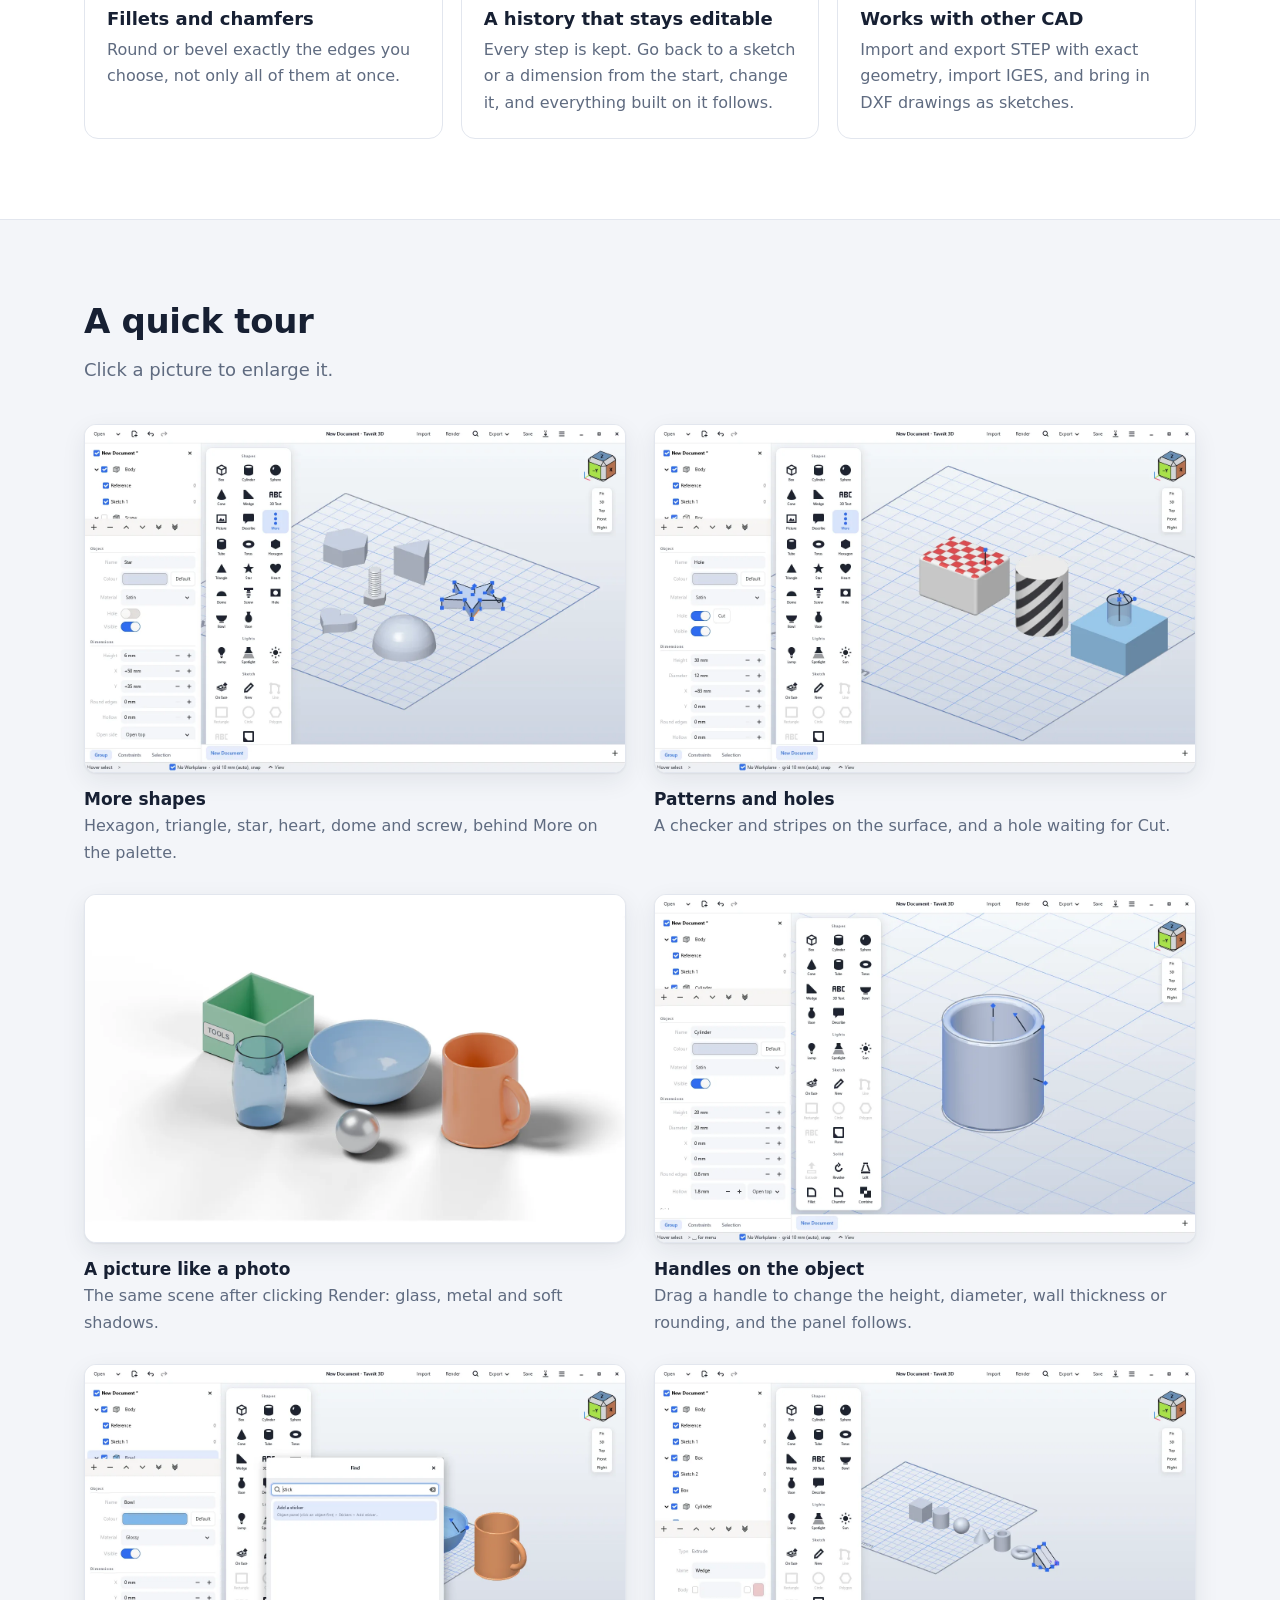
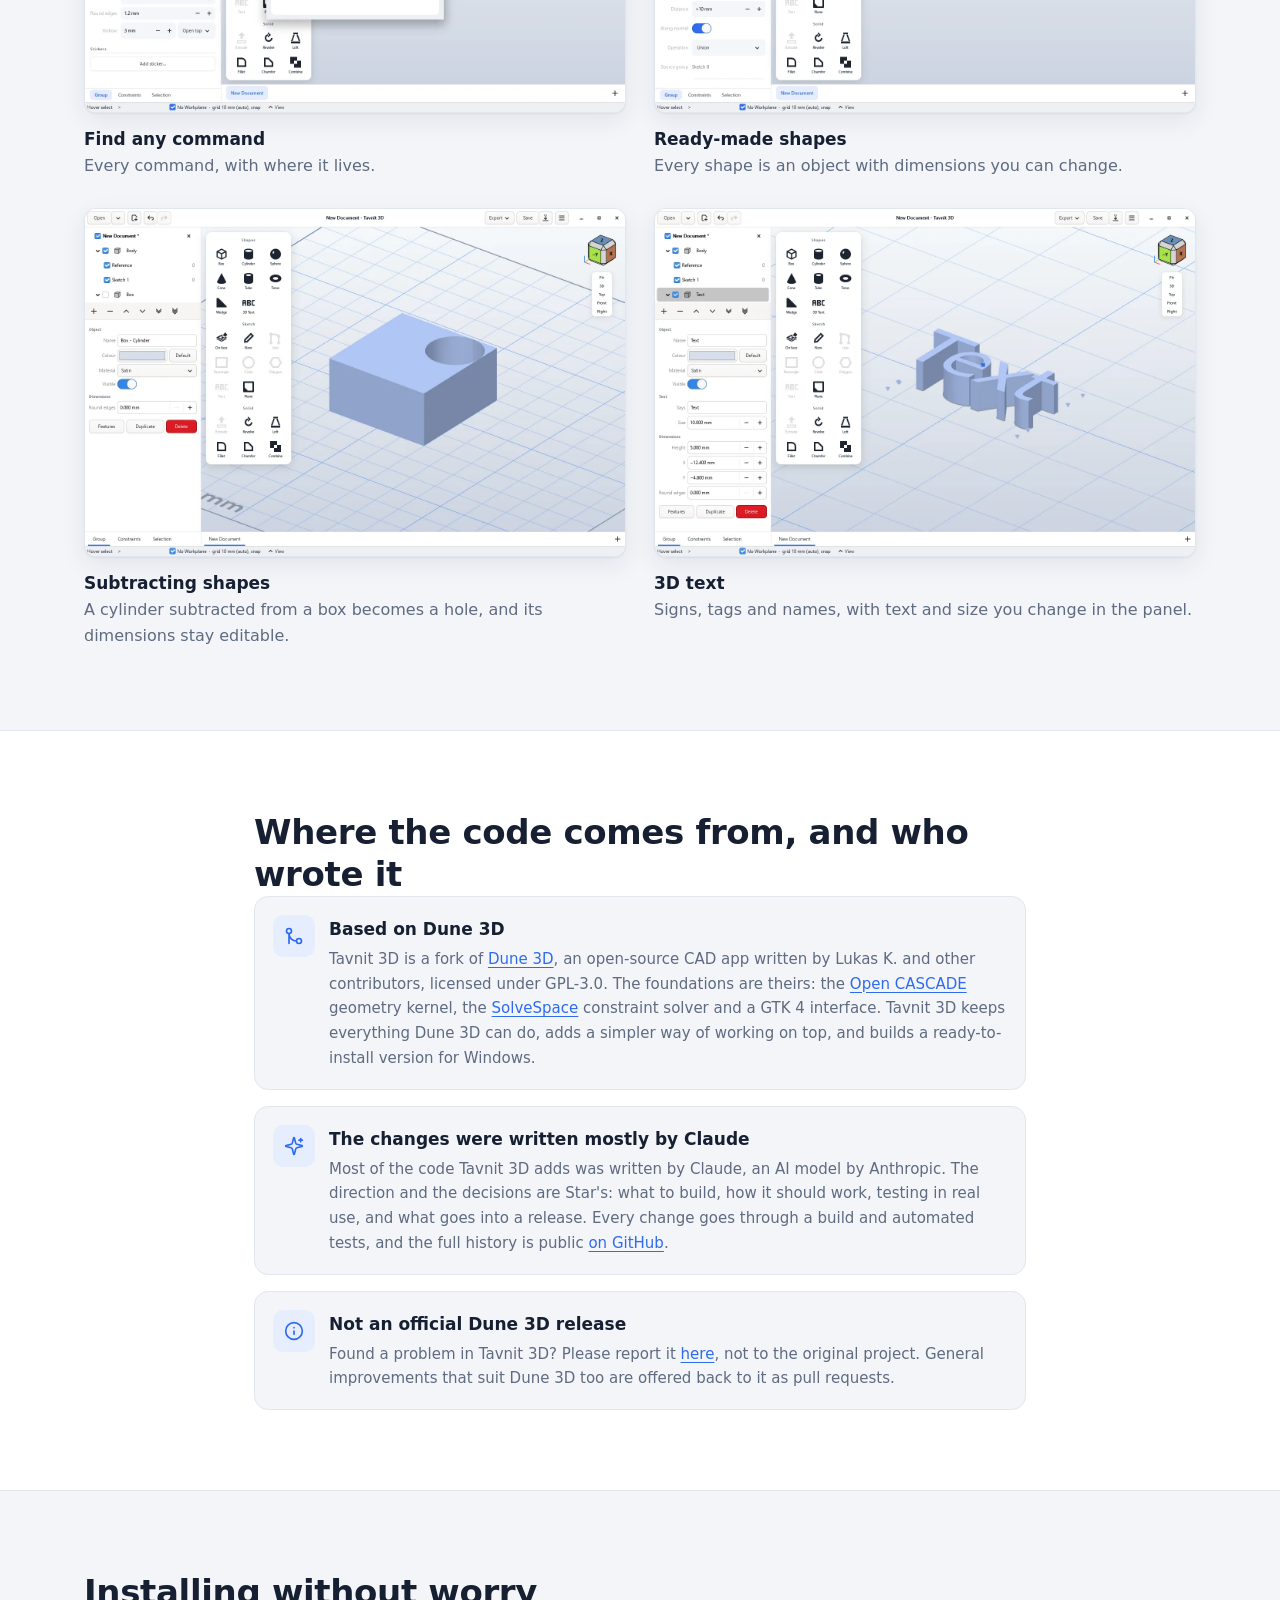
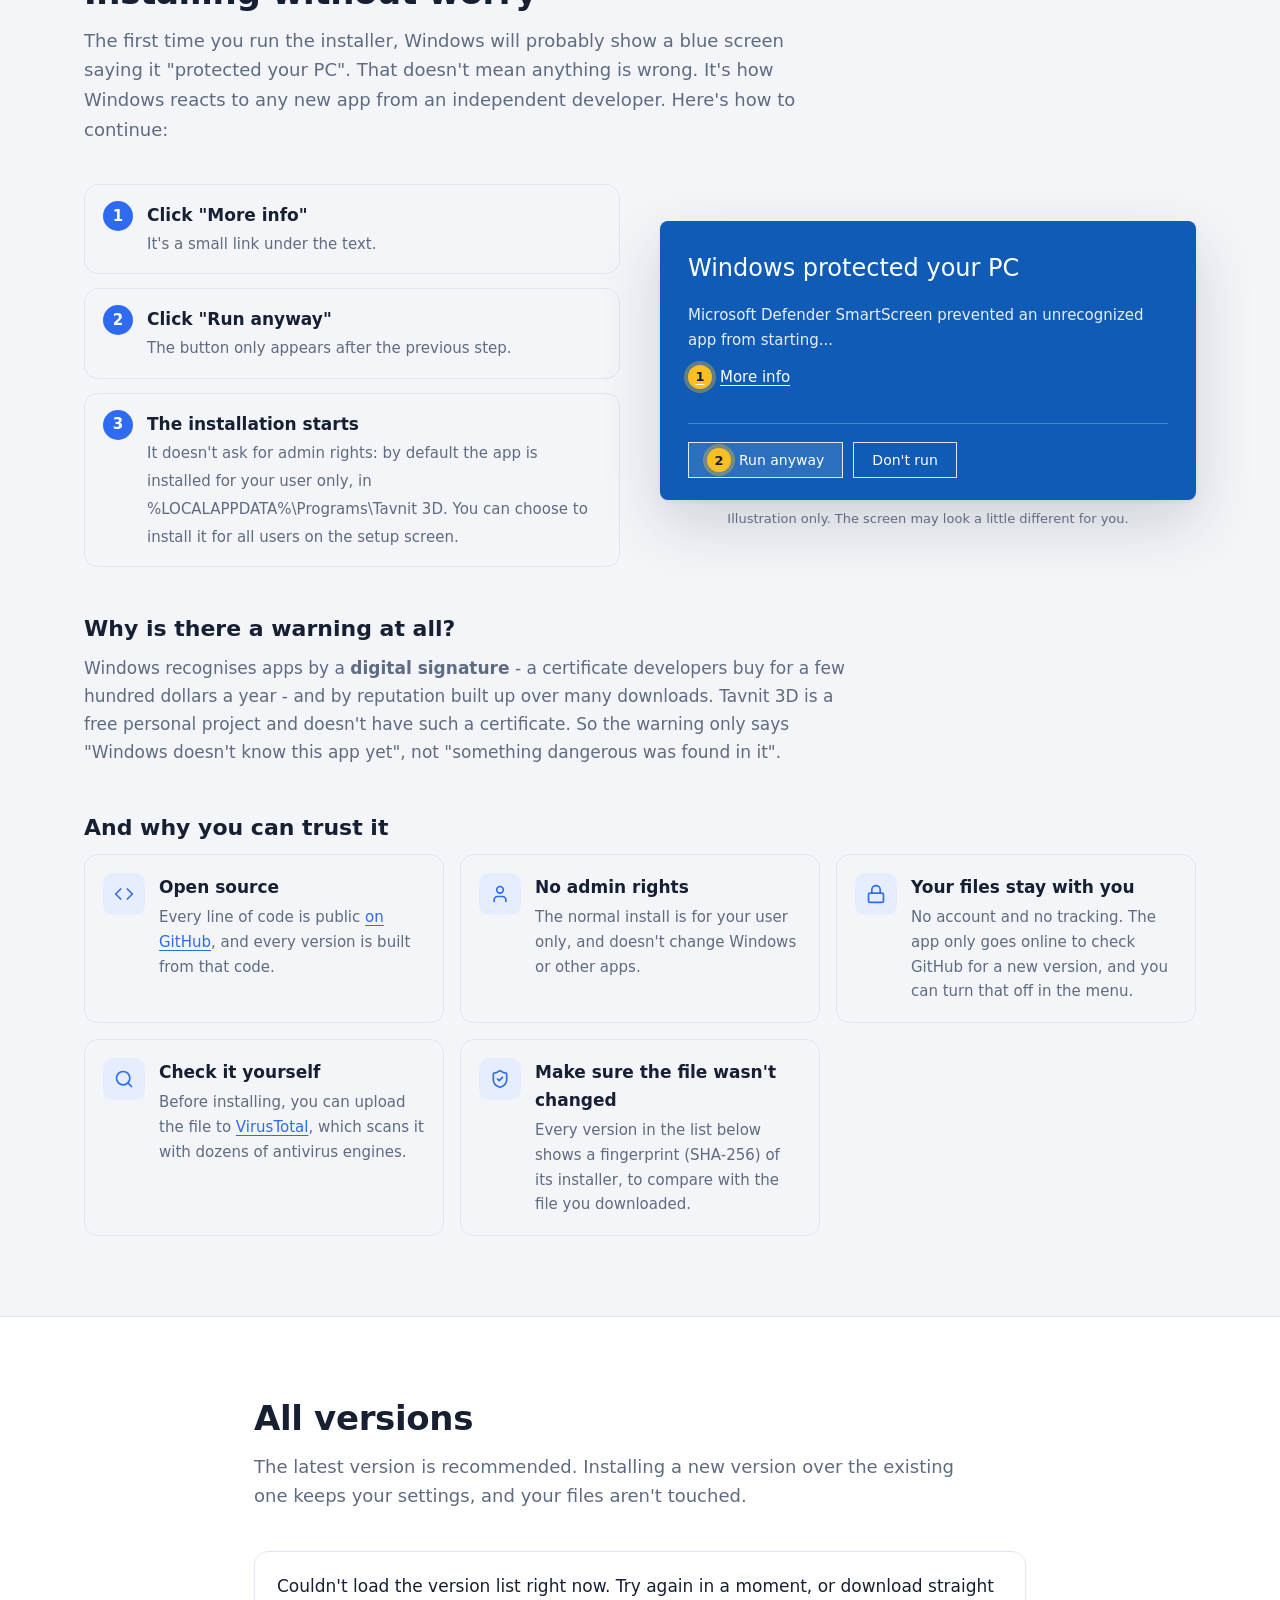
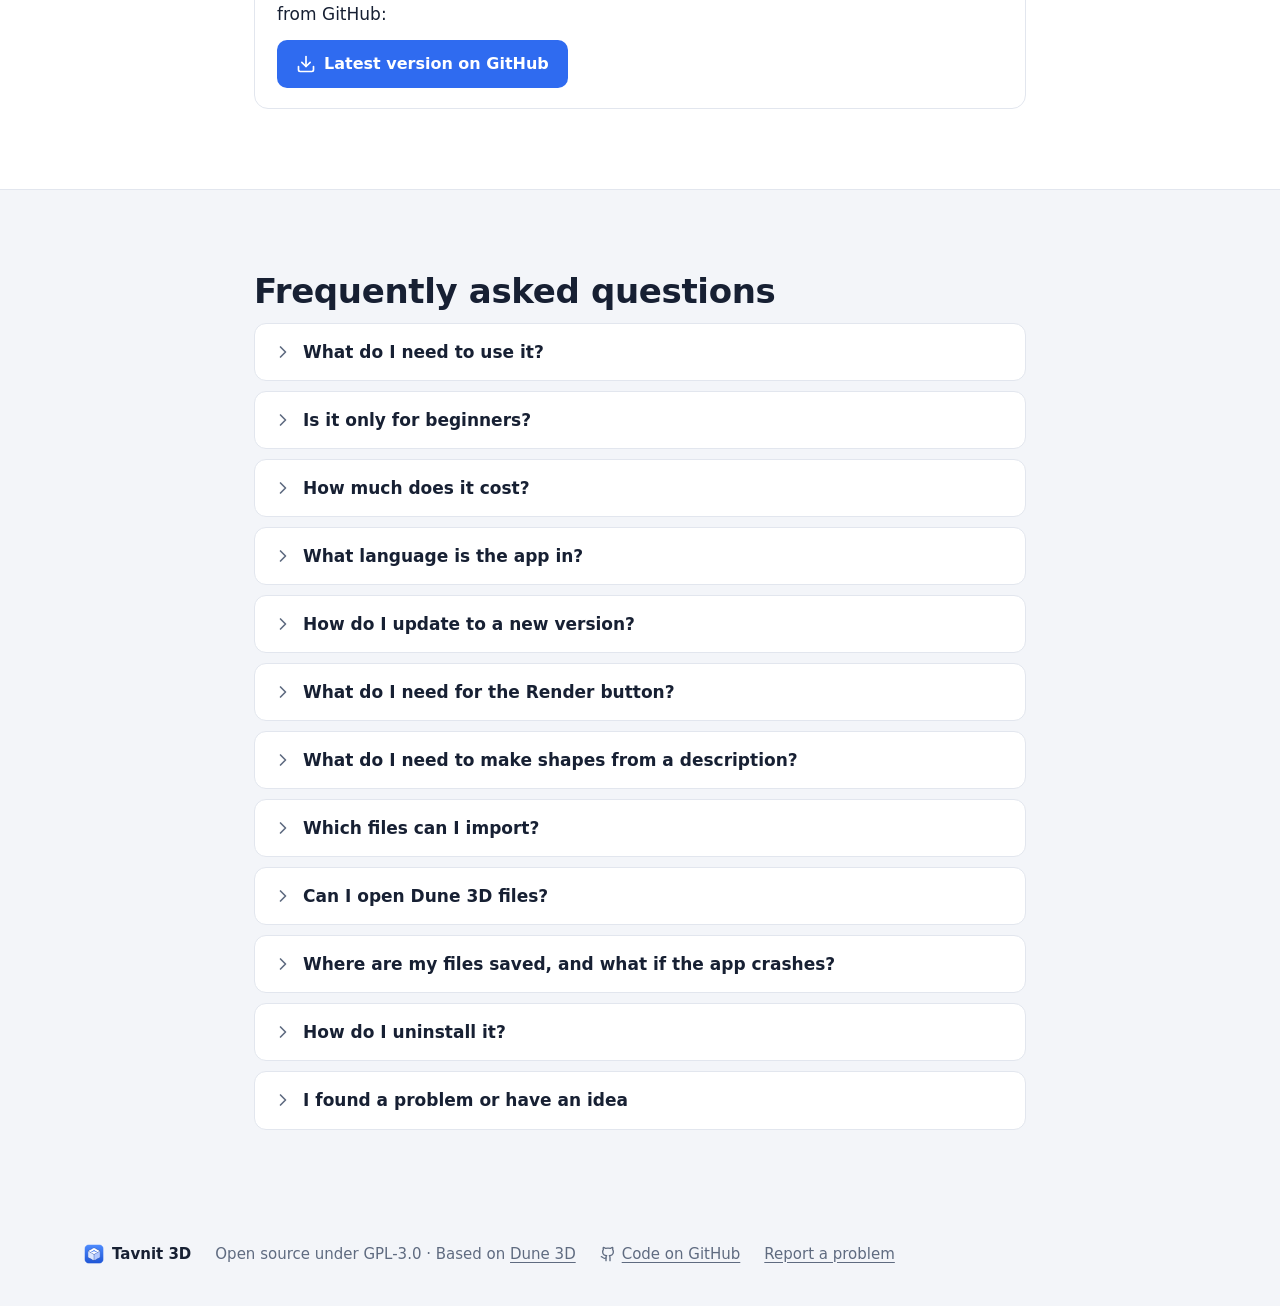
==== commit b650d914: "Site: changing parts of joined objects Co-Authored-By: Claude Opus 5.5 <noreply@anthropic.com>" ====
--- a/site/en/index.html
+++ b/site/en/index.html
@@ -143,7 +143,7 @@
           <article class="feature">
             <span class="feature-ic"><svg class="ic"><use href="#i-combine"/></svg></span>
             <h3>Holes, join, subtract</h3>
-            <p>Like in Tinkercad: turn any shape into a hole, or add a round one, move it into an object and press Cut. You can also merge two shapes into one, subtract one from another, or keep only the part they share.</p>
+            <p>Like in Tinkercad: turn any shape into a hole, or add a round one, move it into an object and press Cut. You can also merge two shapes into one, subtract one from another, or keep only the part they share. After joining you can still change each part, say a table's legs, and alike parts change together.</p>
           </article>
           <article class="feature">
             <span class="feature-ic"><svg class="ic"><use href="#i-cup"/></svg></span>
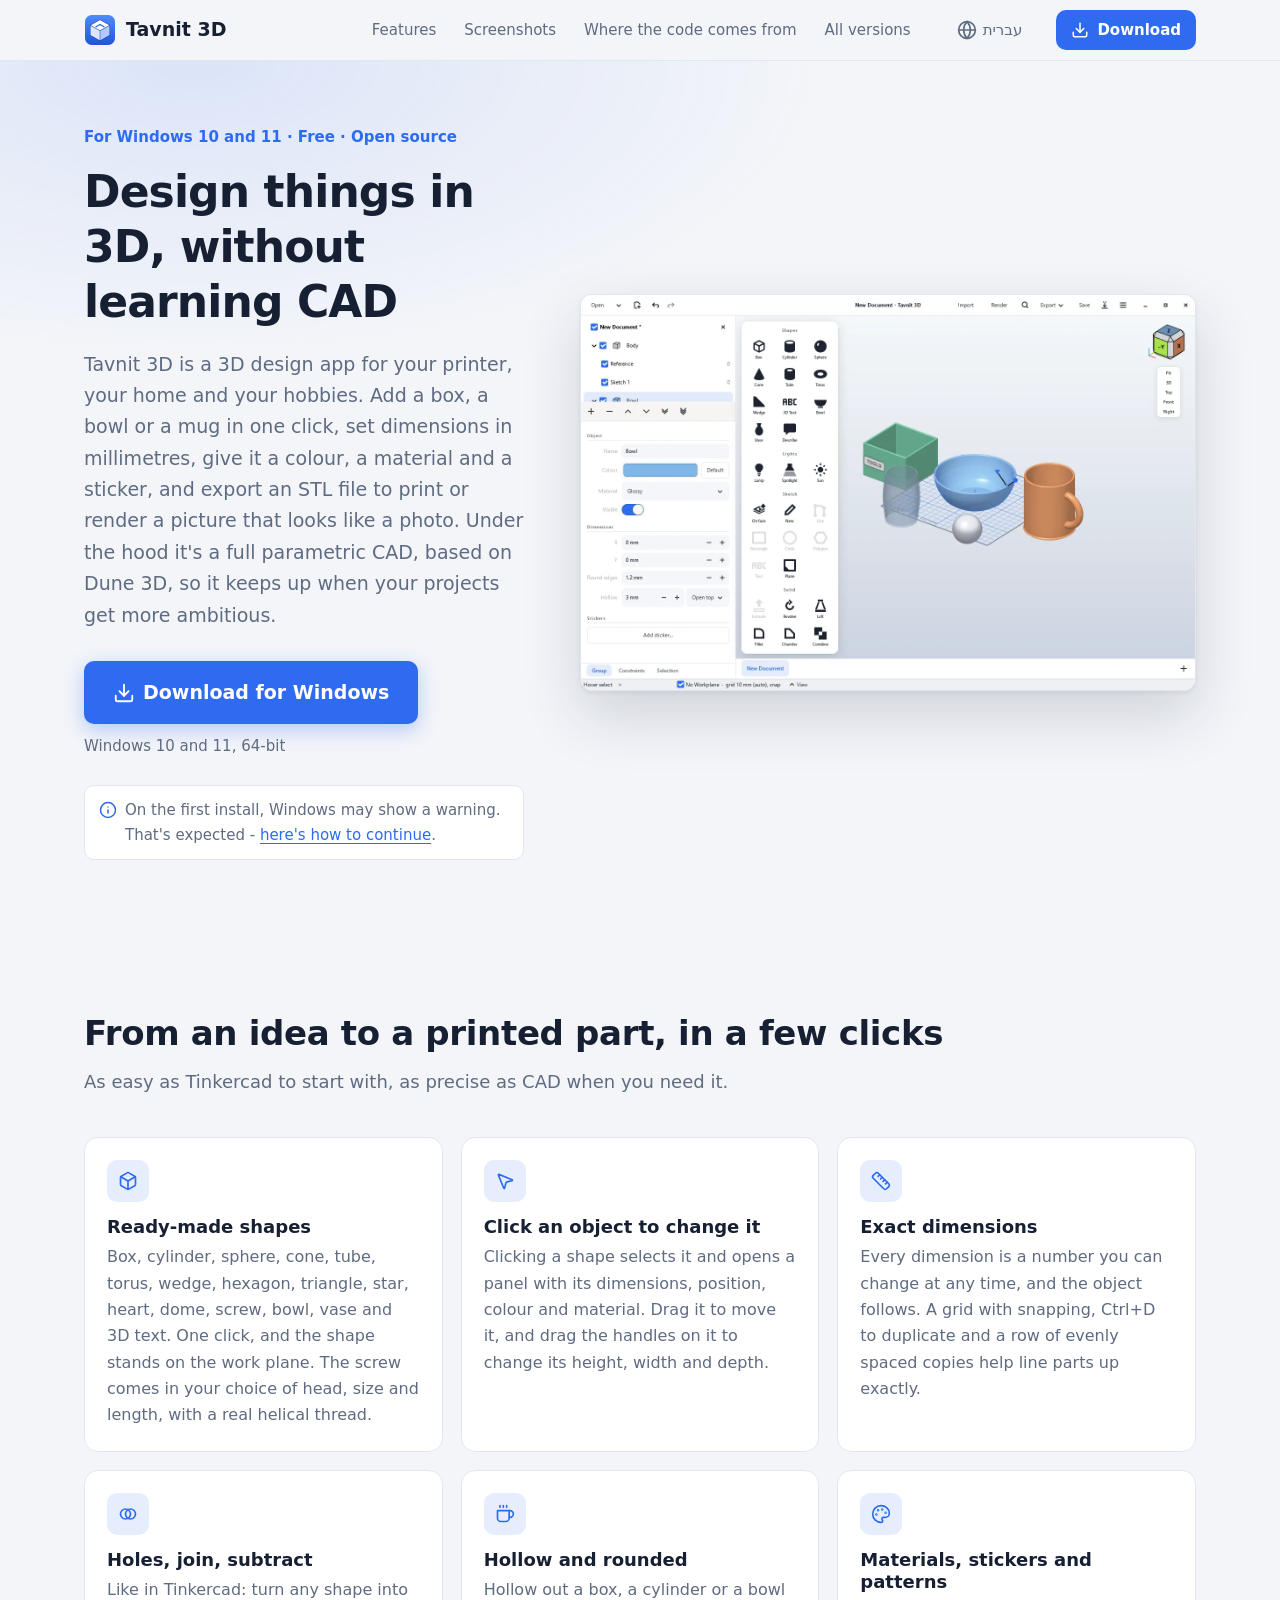
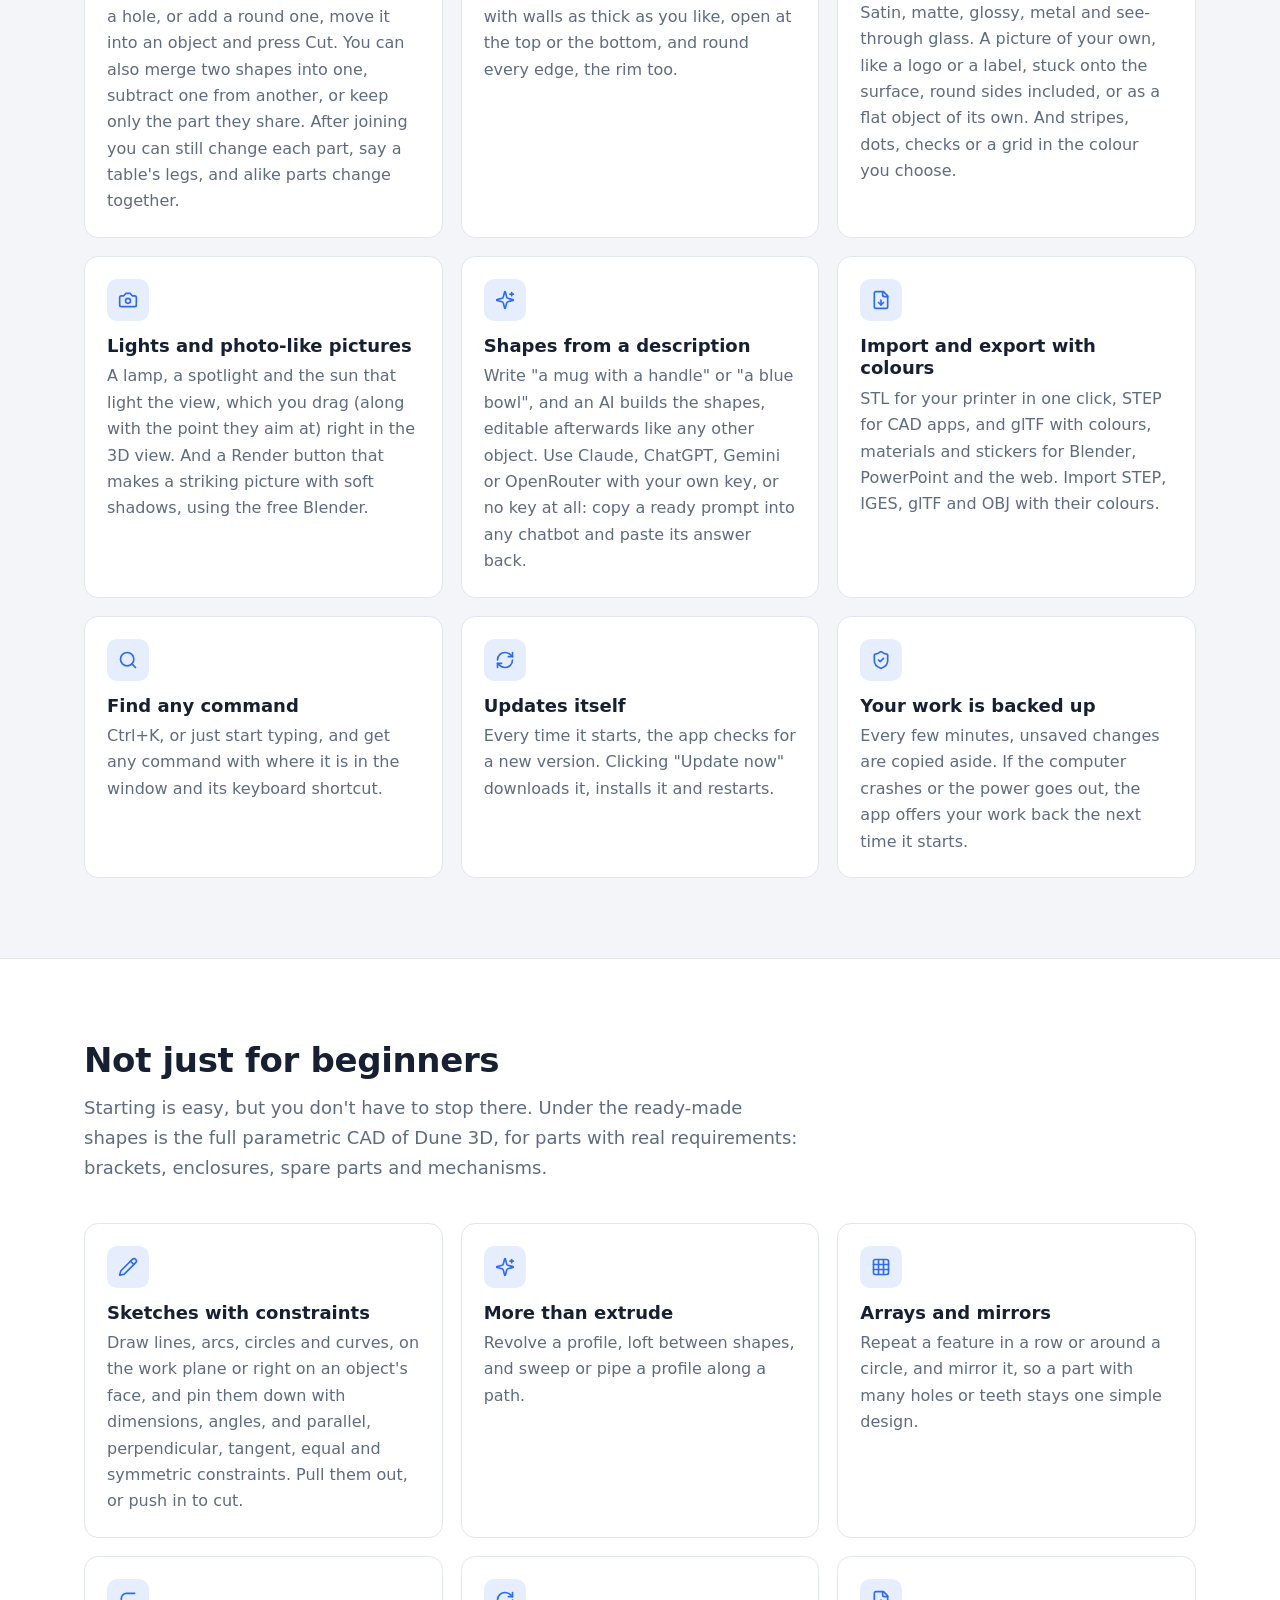
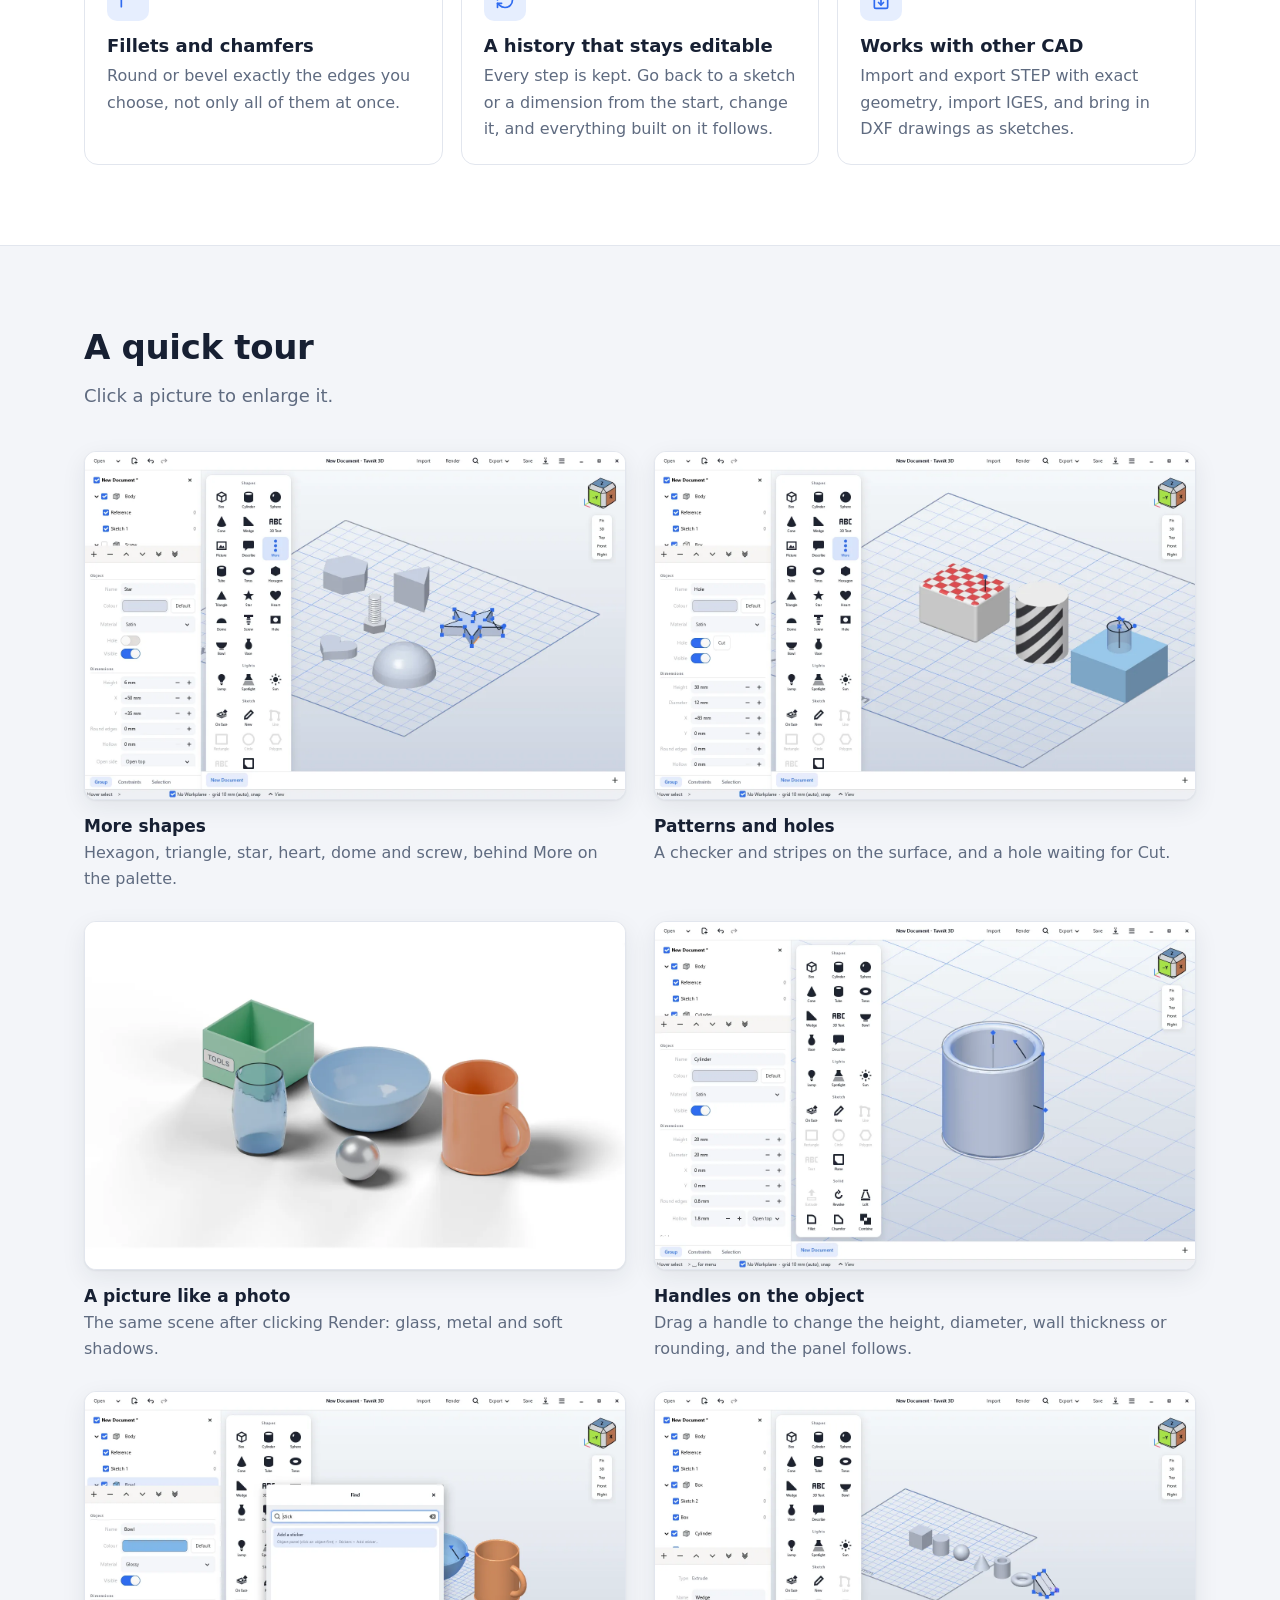
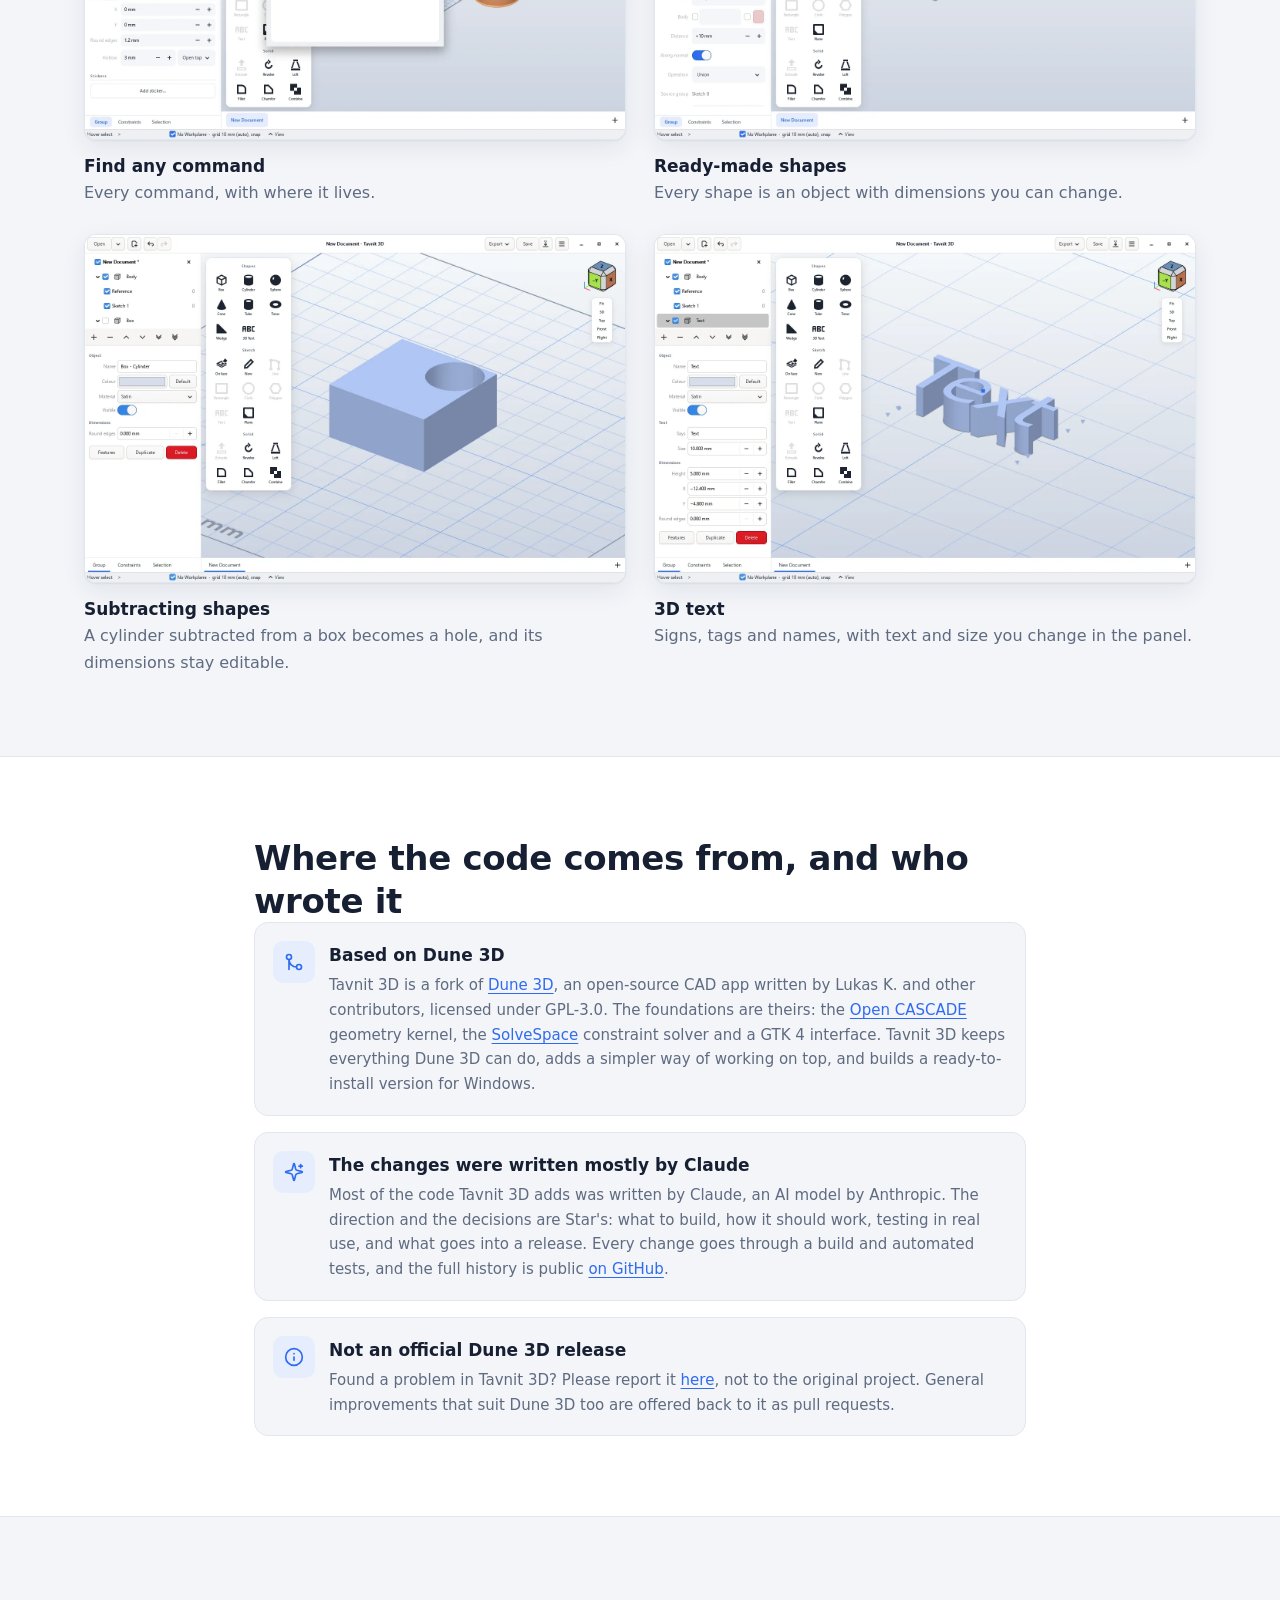
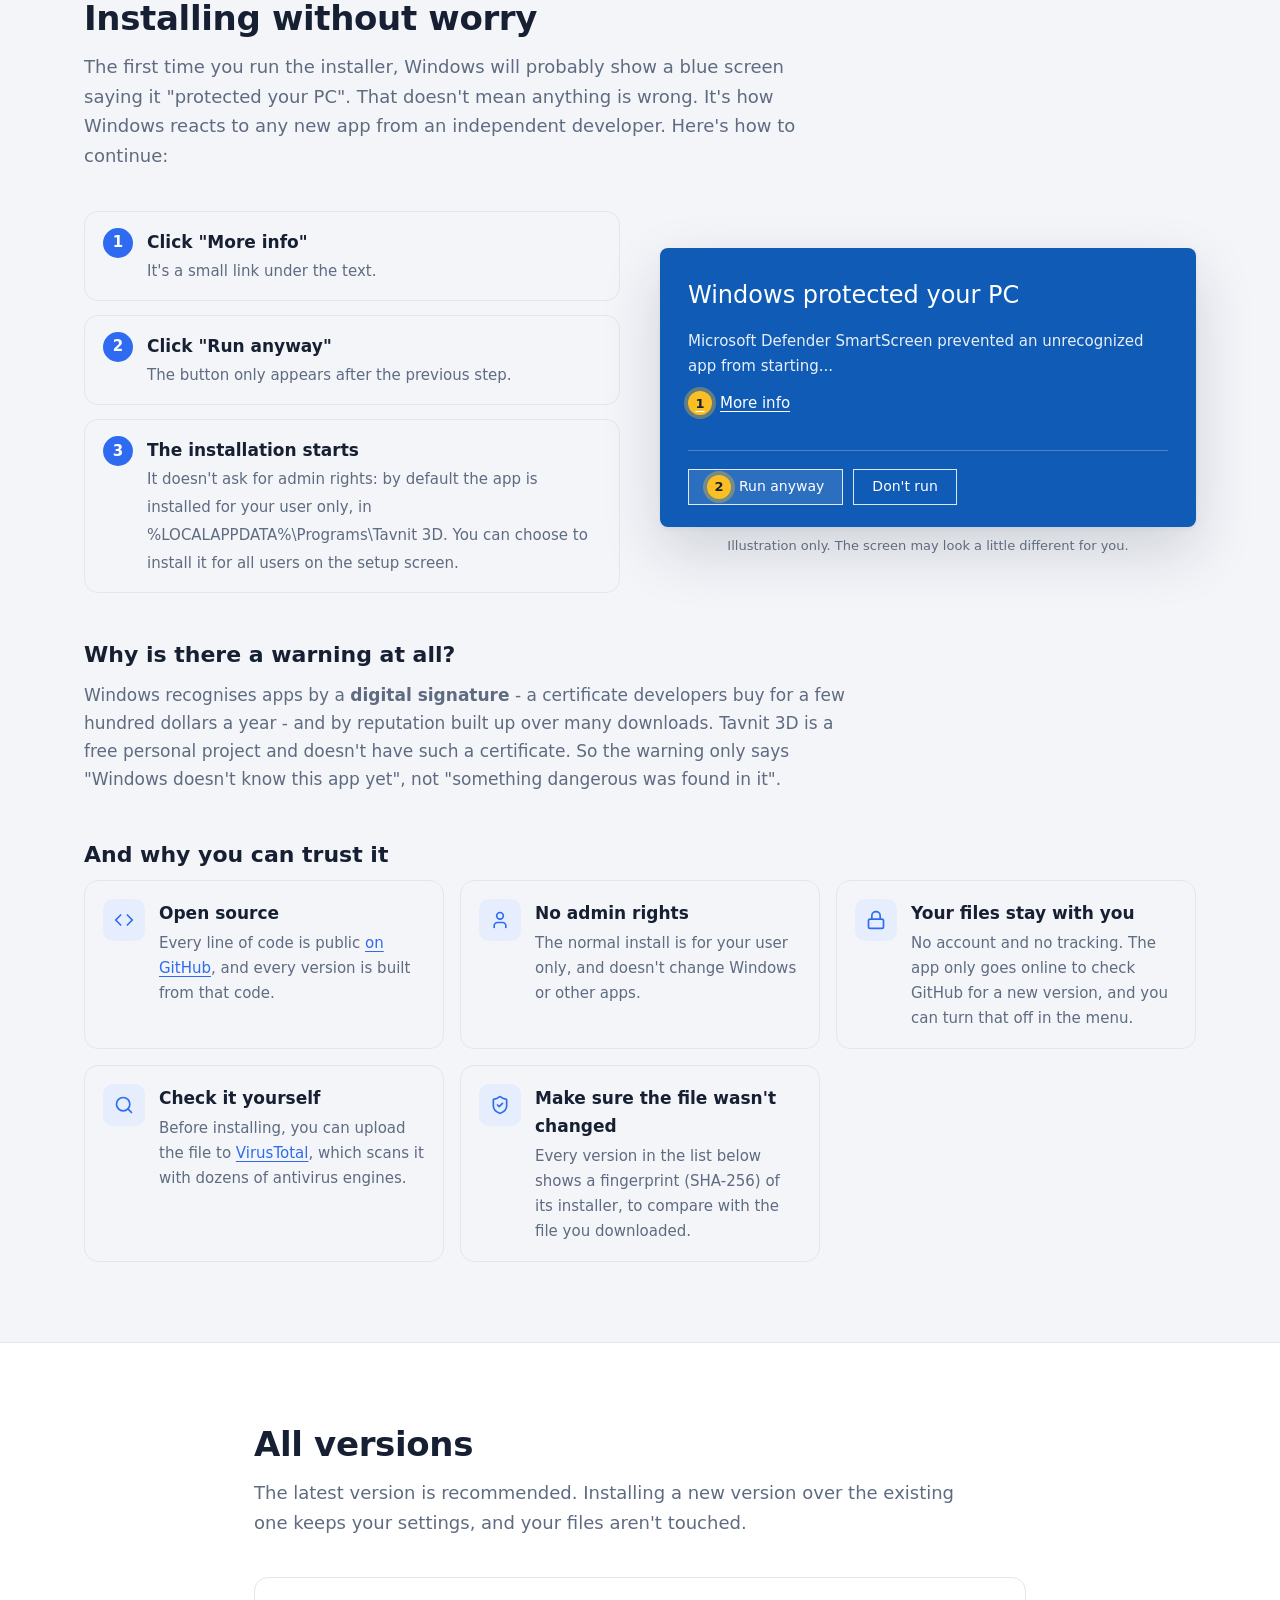
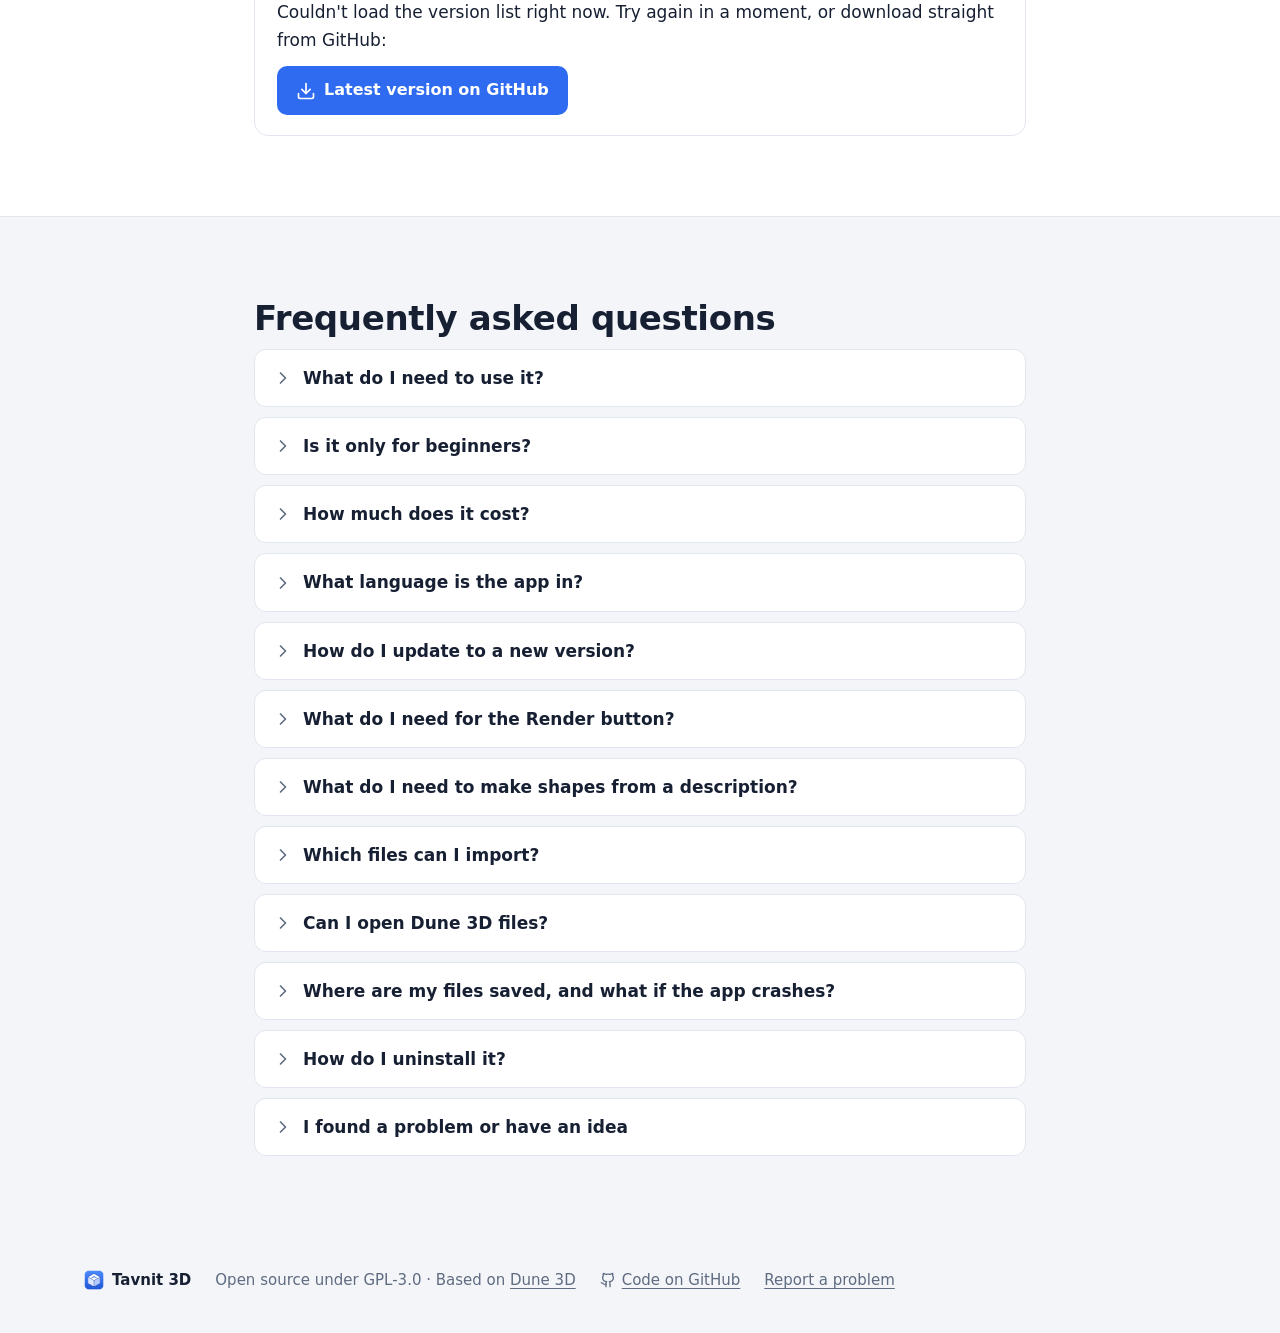
==== commit b950bee6: "Version 0.5.0; site: screw and light dragging Co-Authored-By: Claude Sonnet 5.5 <noreply@anthropic.c" ====
--- a/site/en/index.html
+++ b/site/en/index.html
@@ -128,7 +128,7 @@
           <article class="feature">
             <span class="feature-ic"><svg class="ic"><use href="#i-box"/></svg></span>
             <h3>Ready-made shapes</h3>
-            <p>Box, cylinder, sphere, cone, tube, torus, wedge, hexagon, triangle, star, heart, dome, screw, bowl, vase and 3D text. One click, and the shape stands on the work plane.</p>
+            <p>Box, cylinder, sphere, cone, tube, torus, wedge, hexagon, triangle, star, heart, dome, screw, bowl, vase and 3D text. One click, and the shape stands on the work plane. The screw comes in your choice of head, size and length, with a real helical thread.</p>
           </article>
           <article class="feature">
             <span class="feature-ic"><svg class="ic"><use href="#i-pointer"/></svg></span>
@@ -158,7 +158,7 @@
           <article class="feature">
             <span class="feature-ic"><svg class="ic"><use href="#i-camera"/></svg></span>
             <h3>Lights and photo-like pictures</h3>
-            <p>A lamp, a spotlight and the sun that light the view, and a Render button that makes a striking picture with soft shadows, using the free Blender.</p>
+            <p>A lamp, a spotlight and the sun that light the view, which you drag (along with the point they aim at) right in the 3D view. And a Render button that makes a striking picture with soft shadows, using the free Blender.</p>
           </article>
           <article class="feature">
             <span class="feature-ic"><svg class="ic"><use href="#i-sparkles"/></svg></span>
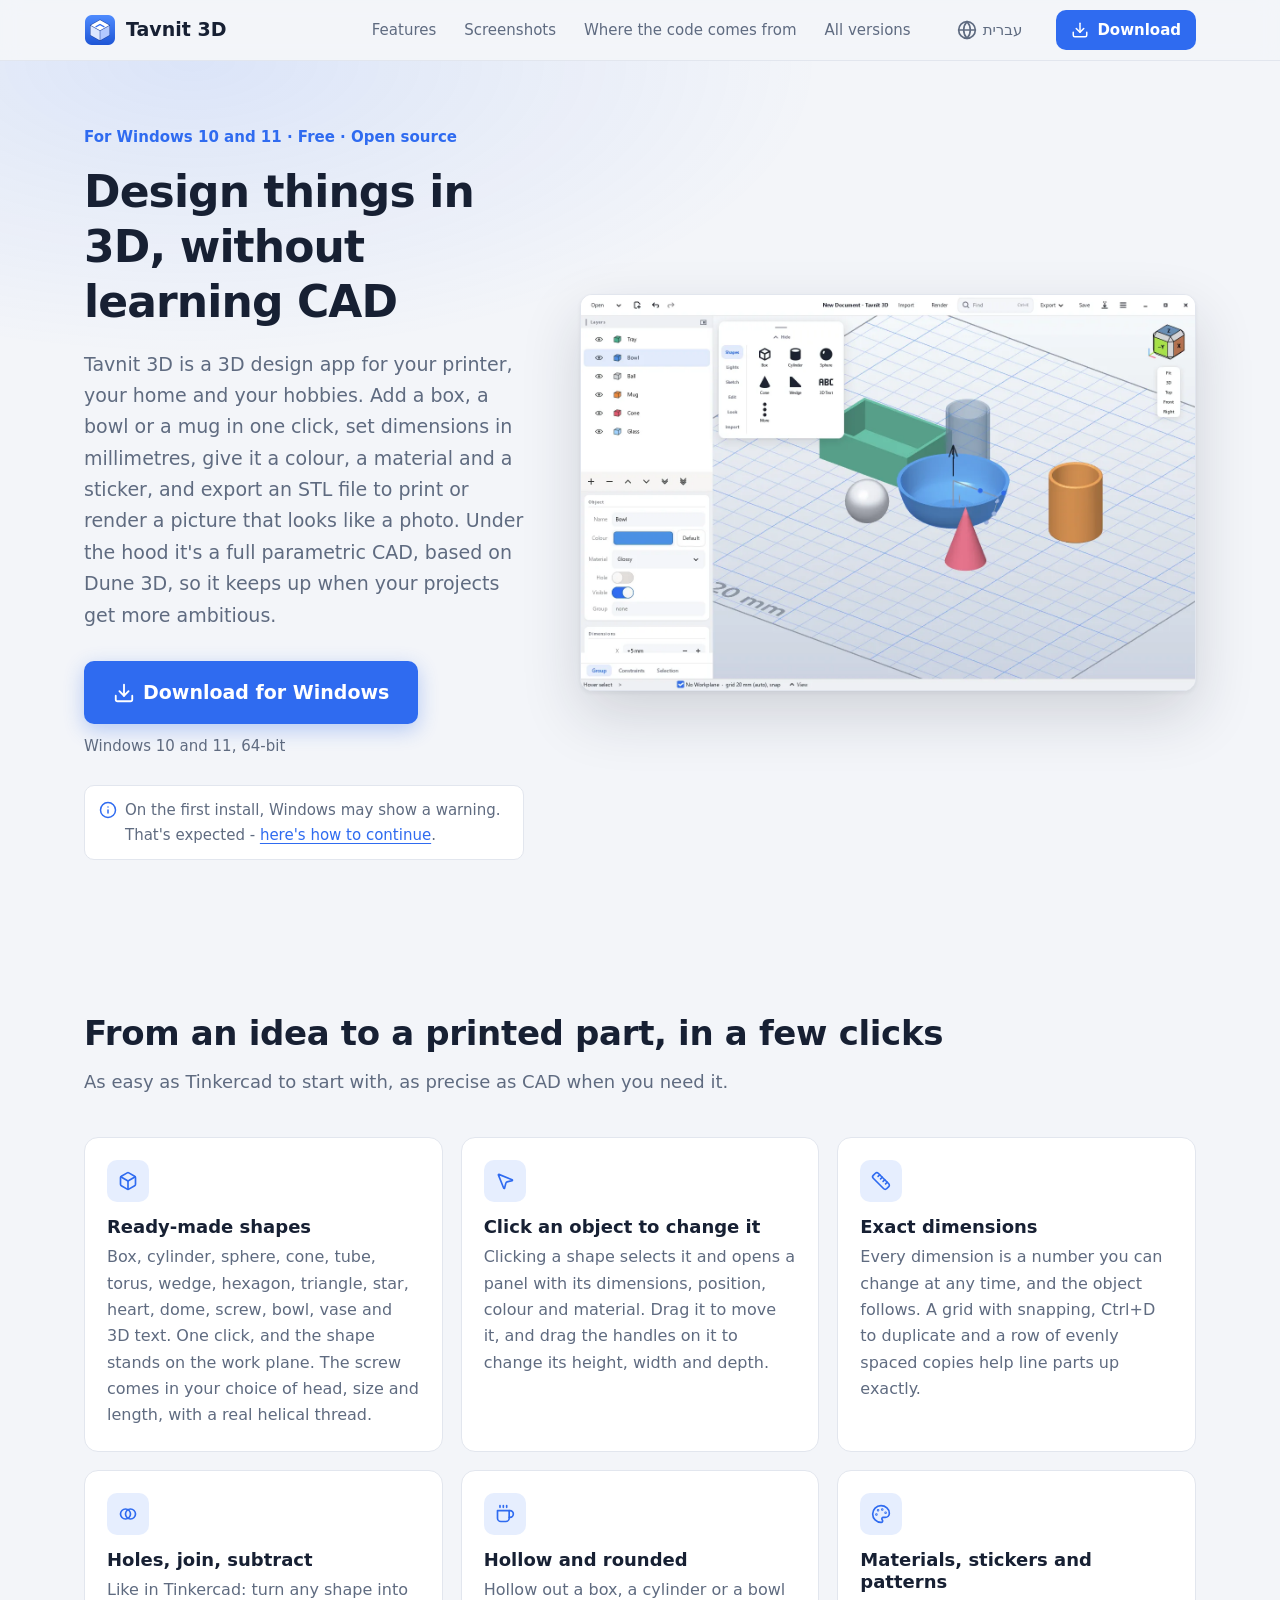
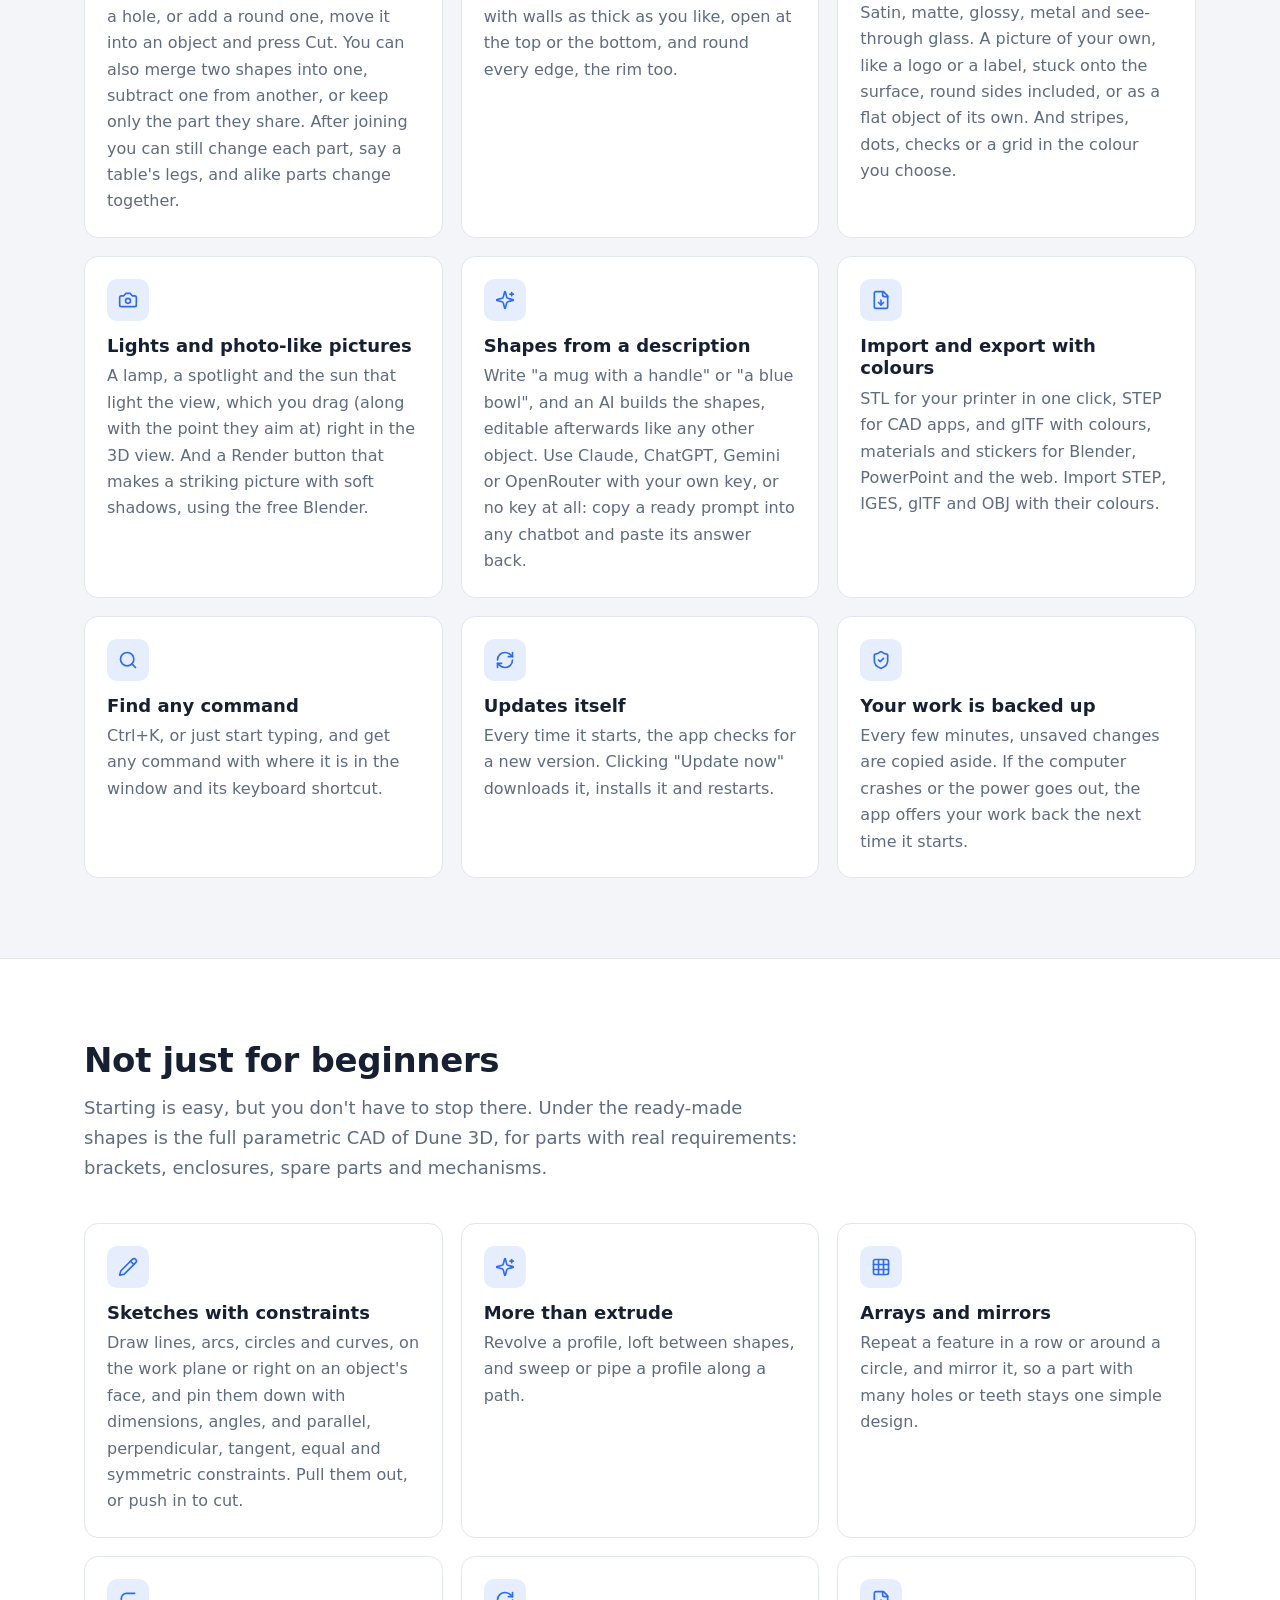
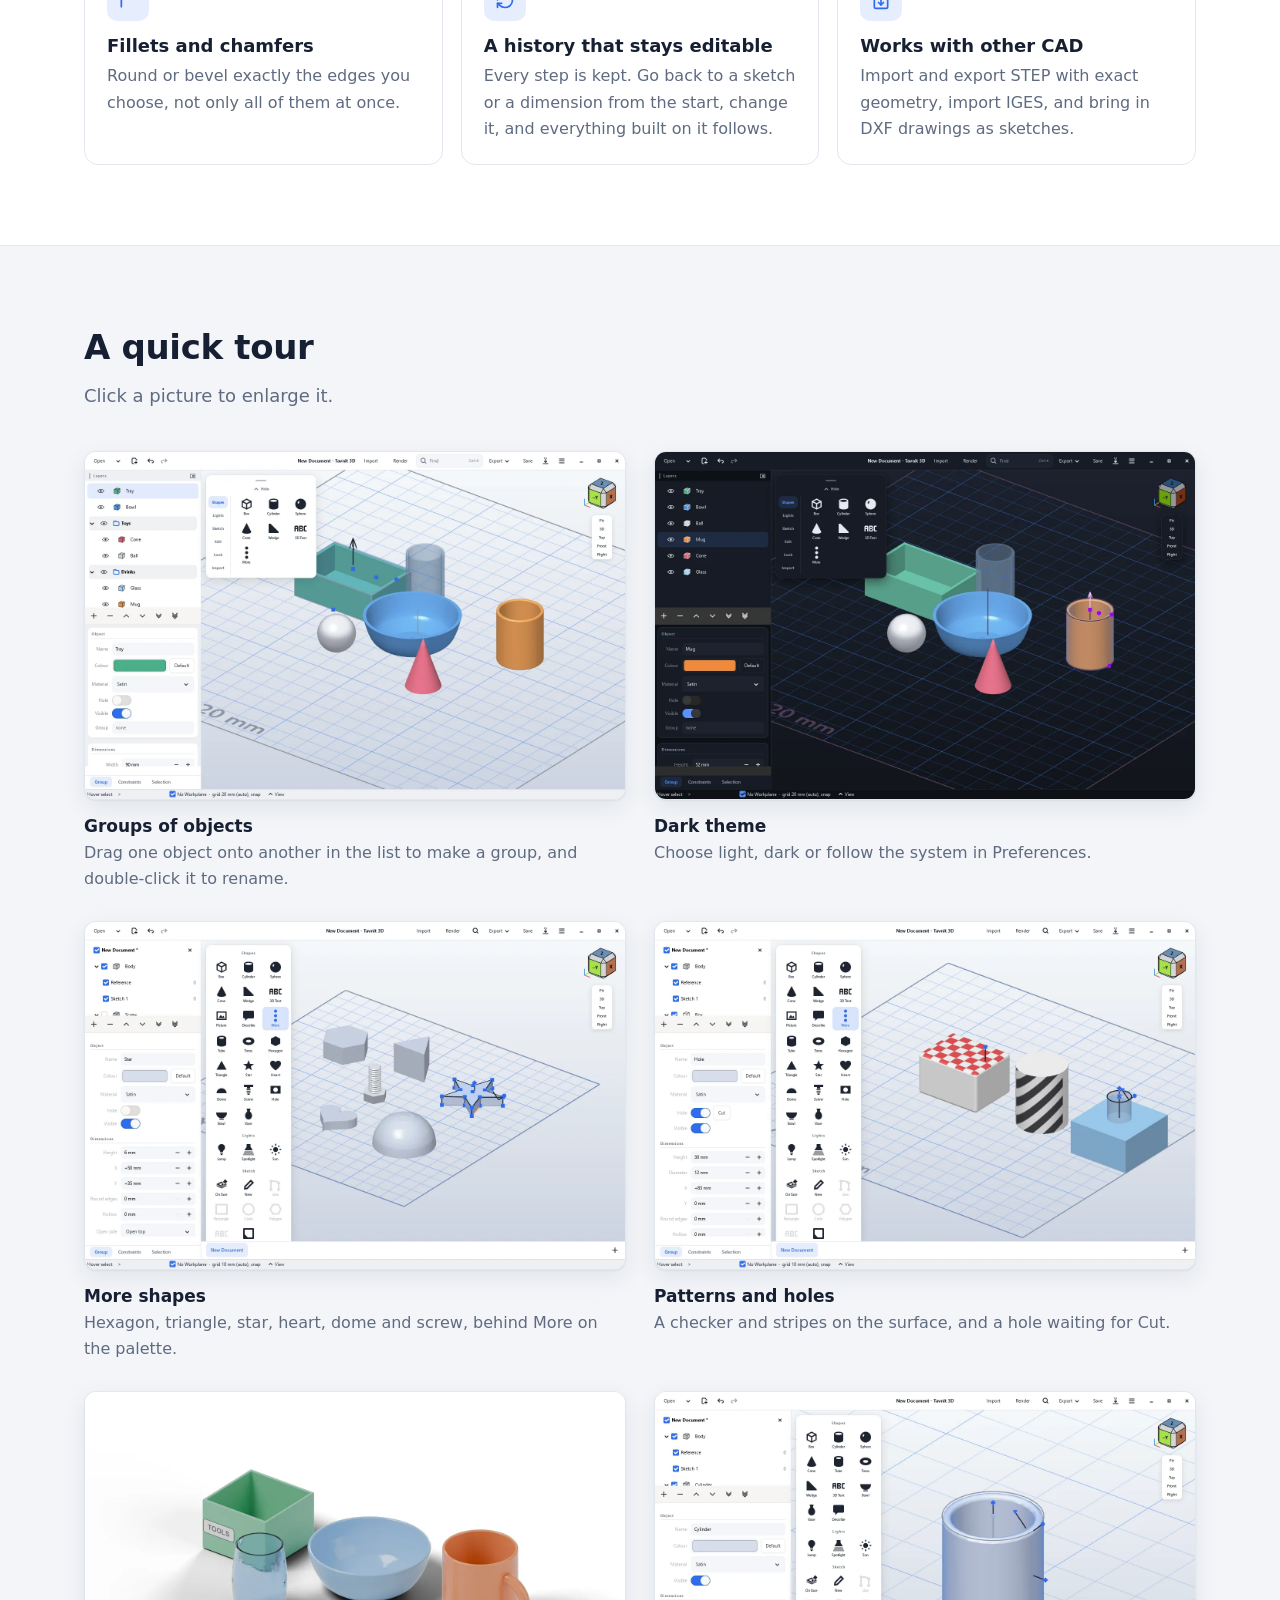
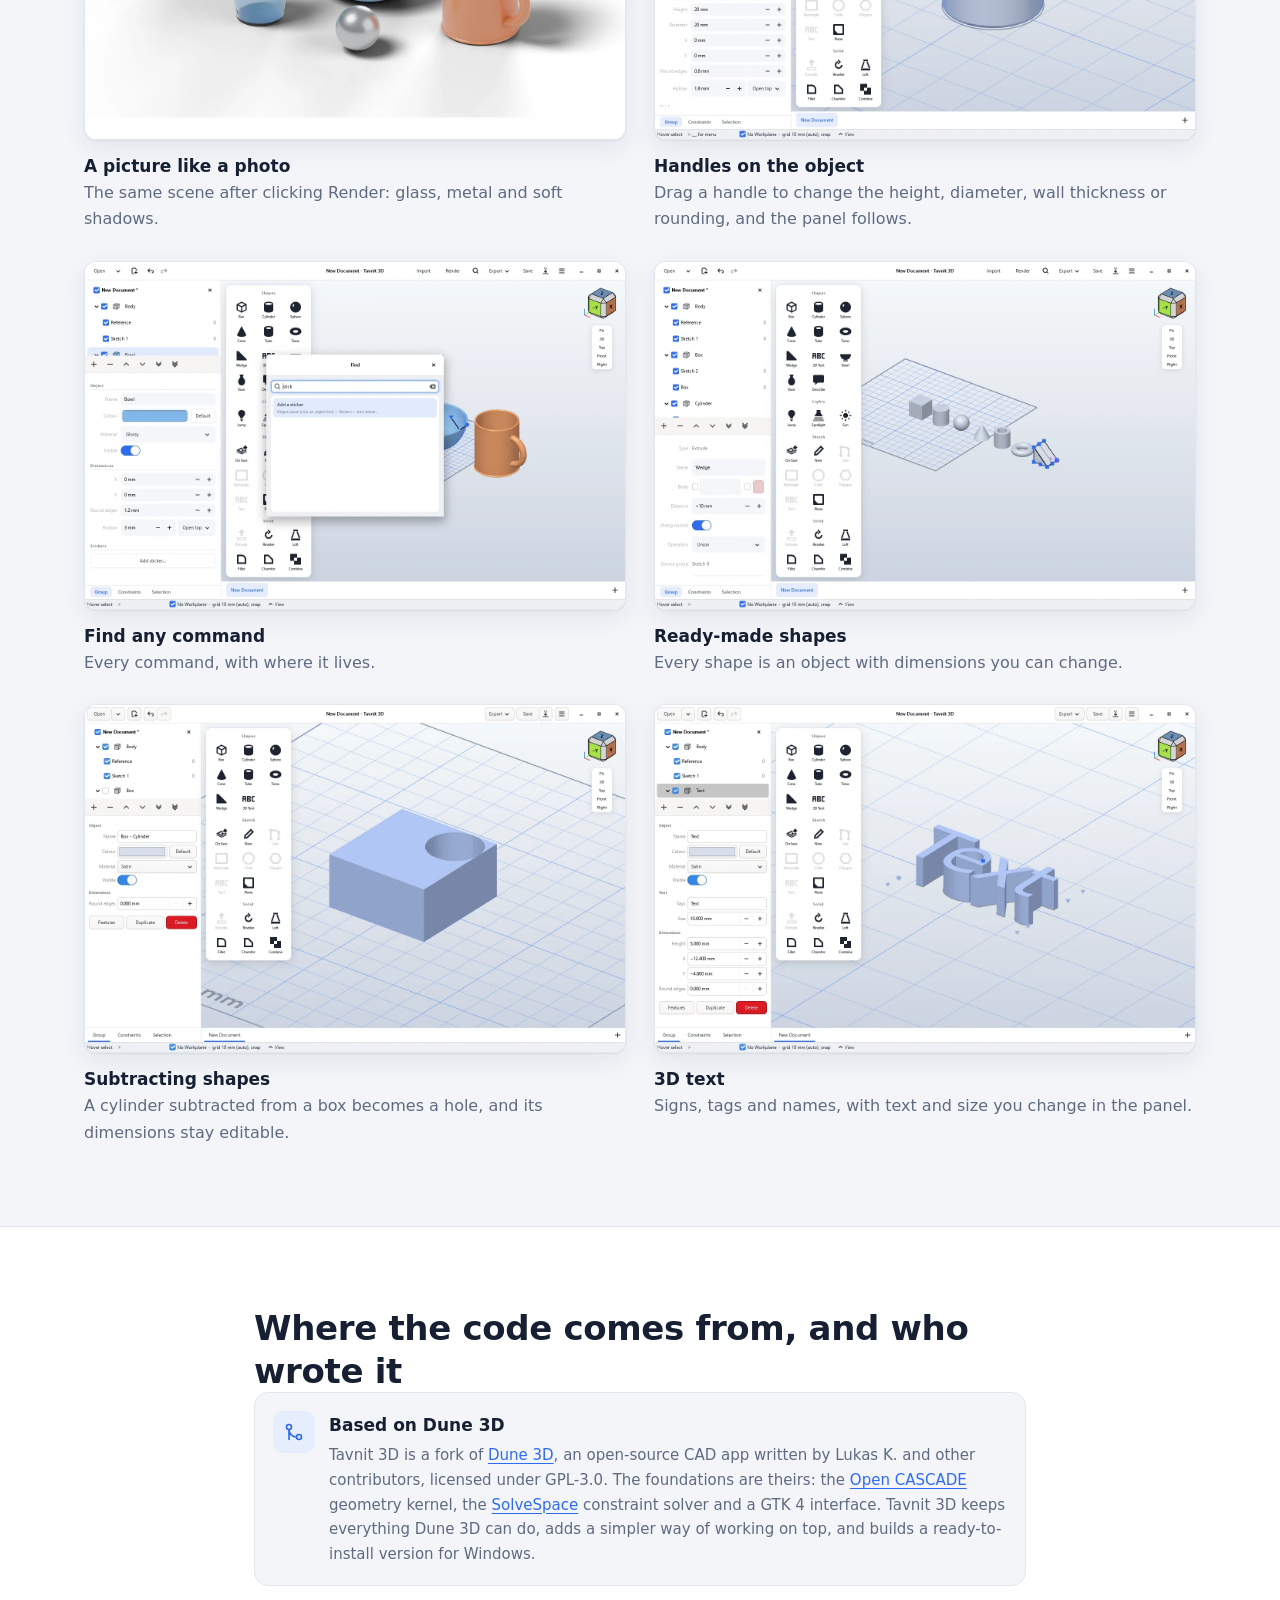
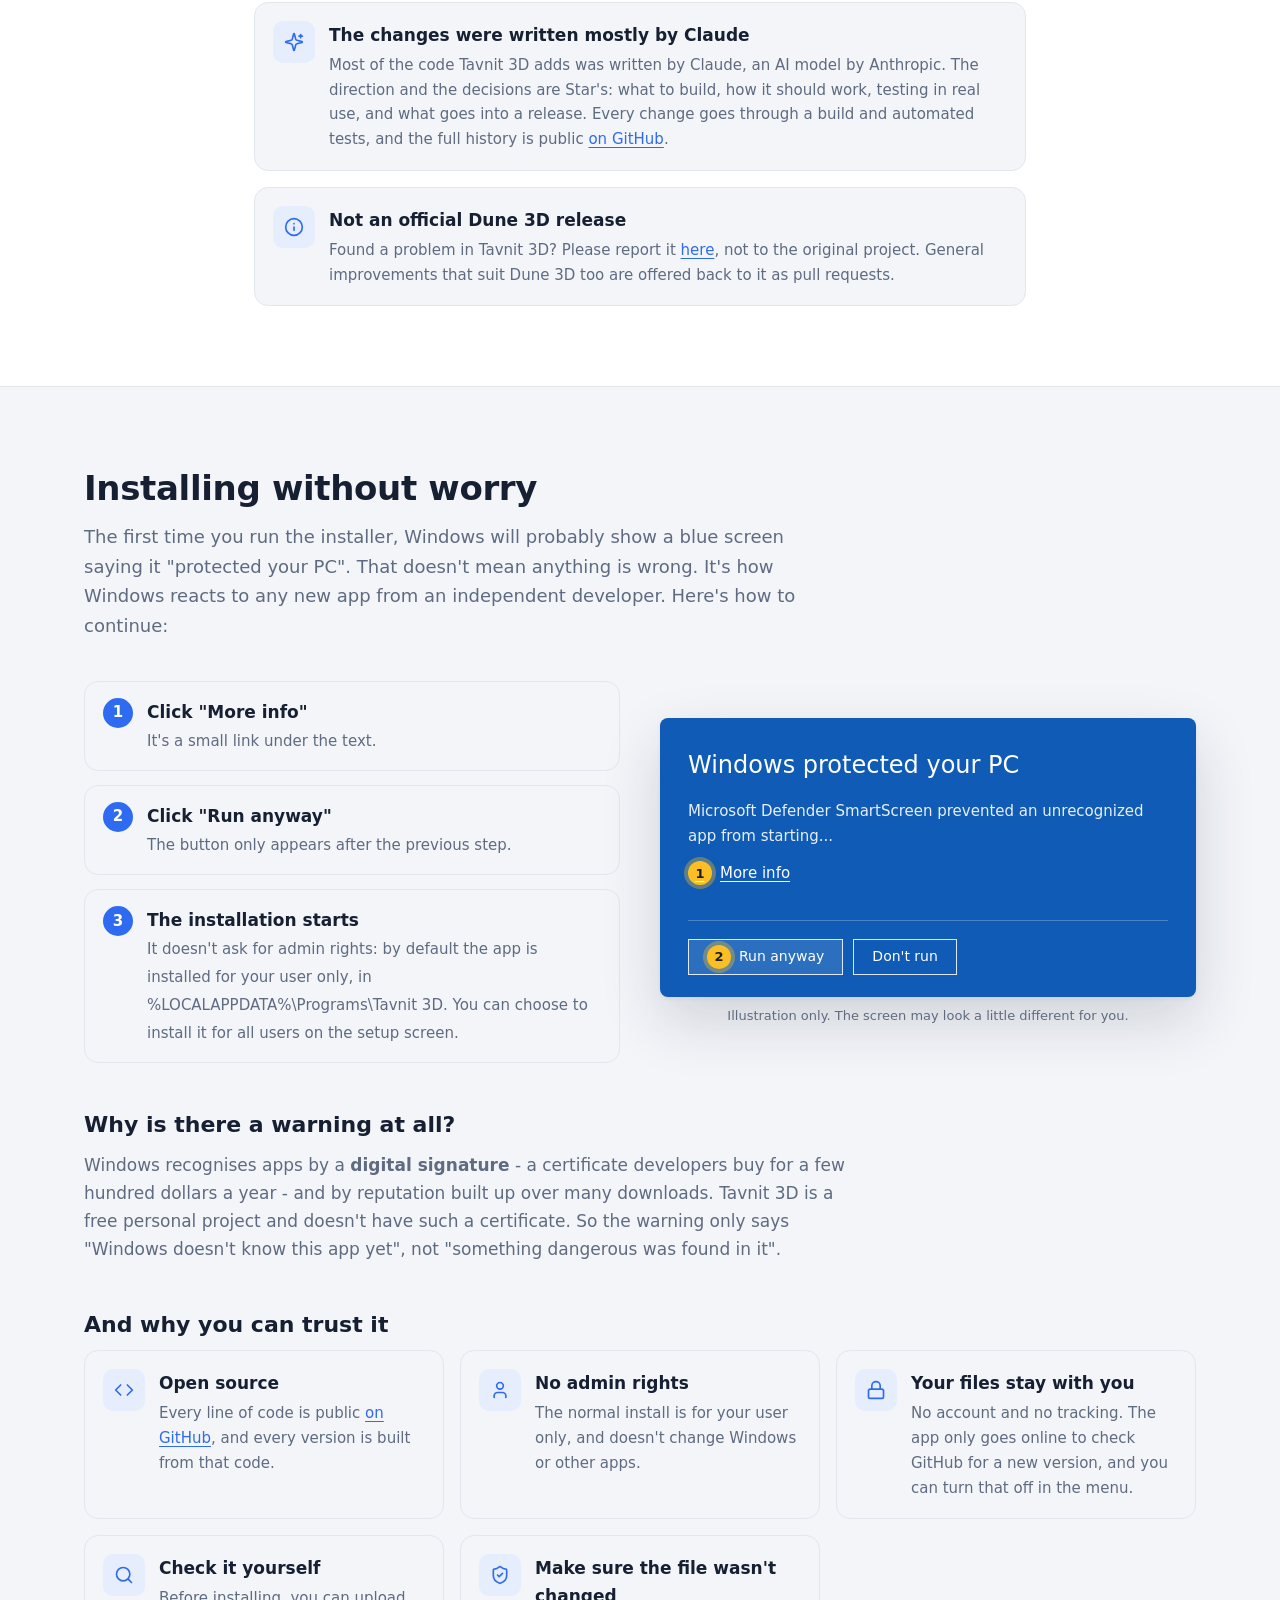
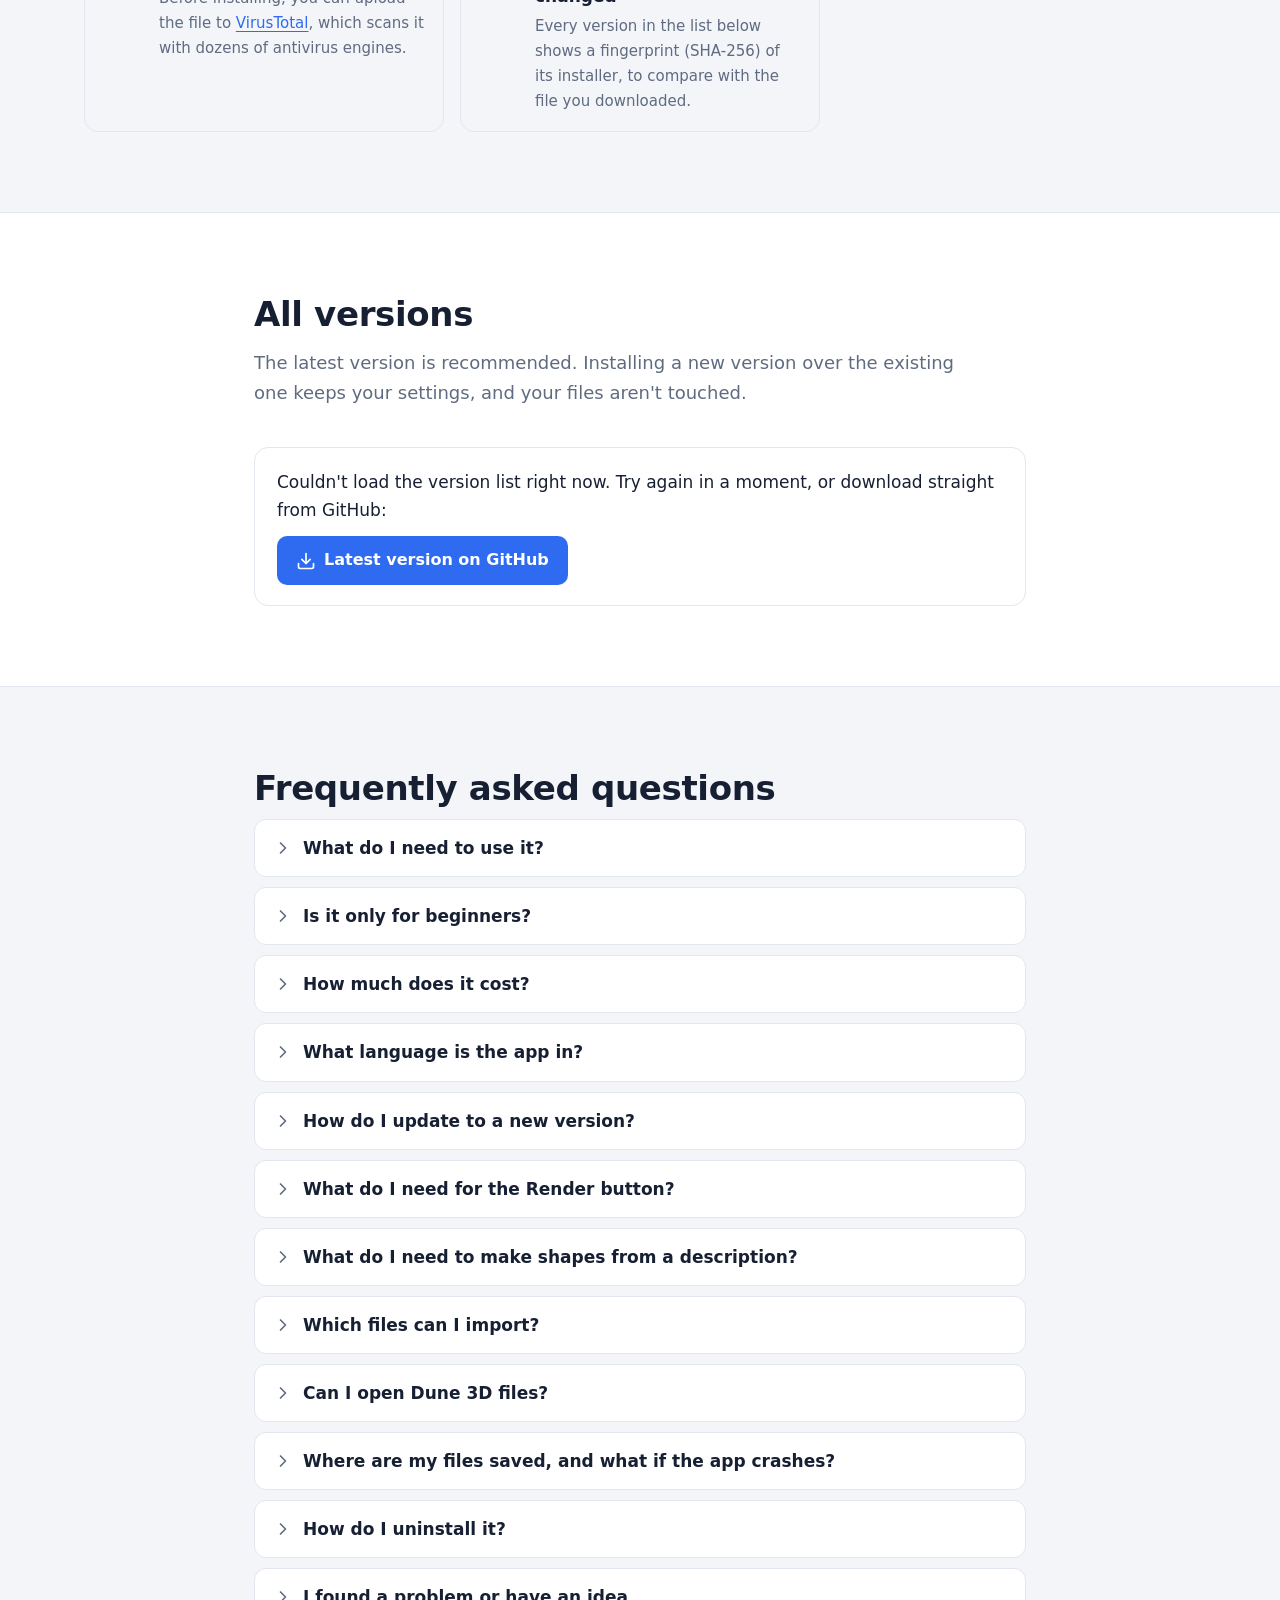
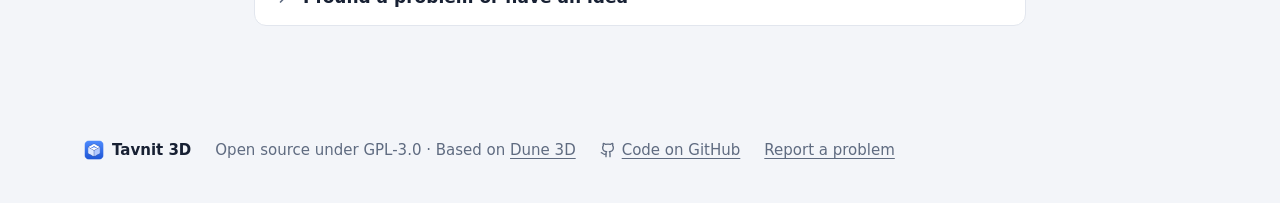
==== commit afc4066e: "Site: new hero screenshot, groups and dark theme in the tour Co-Authored-By: Claude Sonnet 5.5 <nore" ====
--- a/site/en/index.html
+++ b/site/en/index.html
@@ -113,7 +113,7 @@
         <div class="hero-shot">
           <div class="window">
             <img src="../img/hero.webp" width="1400" height="900"
-                 alt="The Tavnit 3D window: a palette of shapes, lights and tools, and on the work plane a green storage box with a label, a glass, a glossy blue bowl, a metal ball and an orange mug with a handle. The bowl is selected, with handles for its wall thickness and edge rounding, and its colour, material and hollowing in the side panel">
+                 alt="The Tavnit 3D window: a category rail with a shapes palette, the list of objects on the side, and on the work plane a green tray, a glass cup, a glossy blue bowl, a metal ball, a red cone and an orange mug. The bowl is selected, with size handles, and its name, colour and material in the panel">
           </div>
         </div>
       </div>
@@ -238,6 +238,20 @@
         <h2>A quick tour</h2>
         <p class="section-lead">Click a picture to enlarge it.</p>
         <div class="gallery">
+          <figure class="shot">
+            <button type="button" class="shot-btn" data-full="../img/groups.webp" aria-label="Enlarge: groups of objects">
+              <img src="../img/groups.webp" width="1400" height="900" loading="lazy"
+                   alt="The list of objects with two groups, Toys and Drinks, each holding two objects, and the tray selected with handles and a dimensions panel">
+            </button>
+            <figcaption><strong>Groups of objects</strong>Drag one object onto another in the list to make a group, and double-click it to rename.</figcaption>
+          </figure>
+          <figure class="shot">
+            <button type="button" class="shot-btn" data-full="../img/dark.webp" aria-label="Enlarge: dark theme">
+              <img src="../img/dark.webp" width="1400" height="900" loading="lazy"
+                   alt="The app in the dark theme: a dark window and work plane, with the orange mug selected and its handles and panel">
+            </button>
+            <figcaption><strong>Dark theme</strong>Choose light, dark or follow the system in Preferences.</figcaption>
+          </figure>
           <figure class="shot">
             <button type="button" class="shot-btn" data-full="../img/more-shapes.webp" aria-label="Enlarge: more ready-made shapes">
               <img src="../img/more-shapes.webp" width="1400" height="900" loading="lazy"
